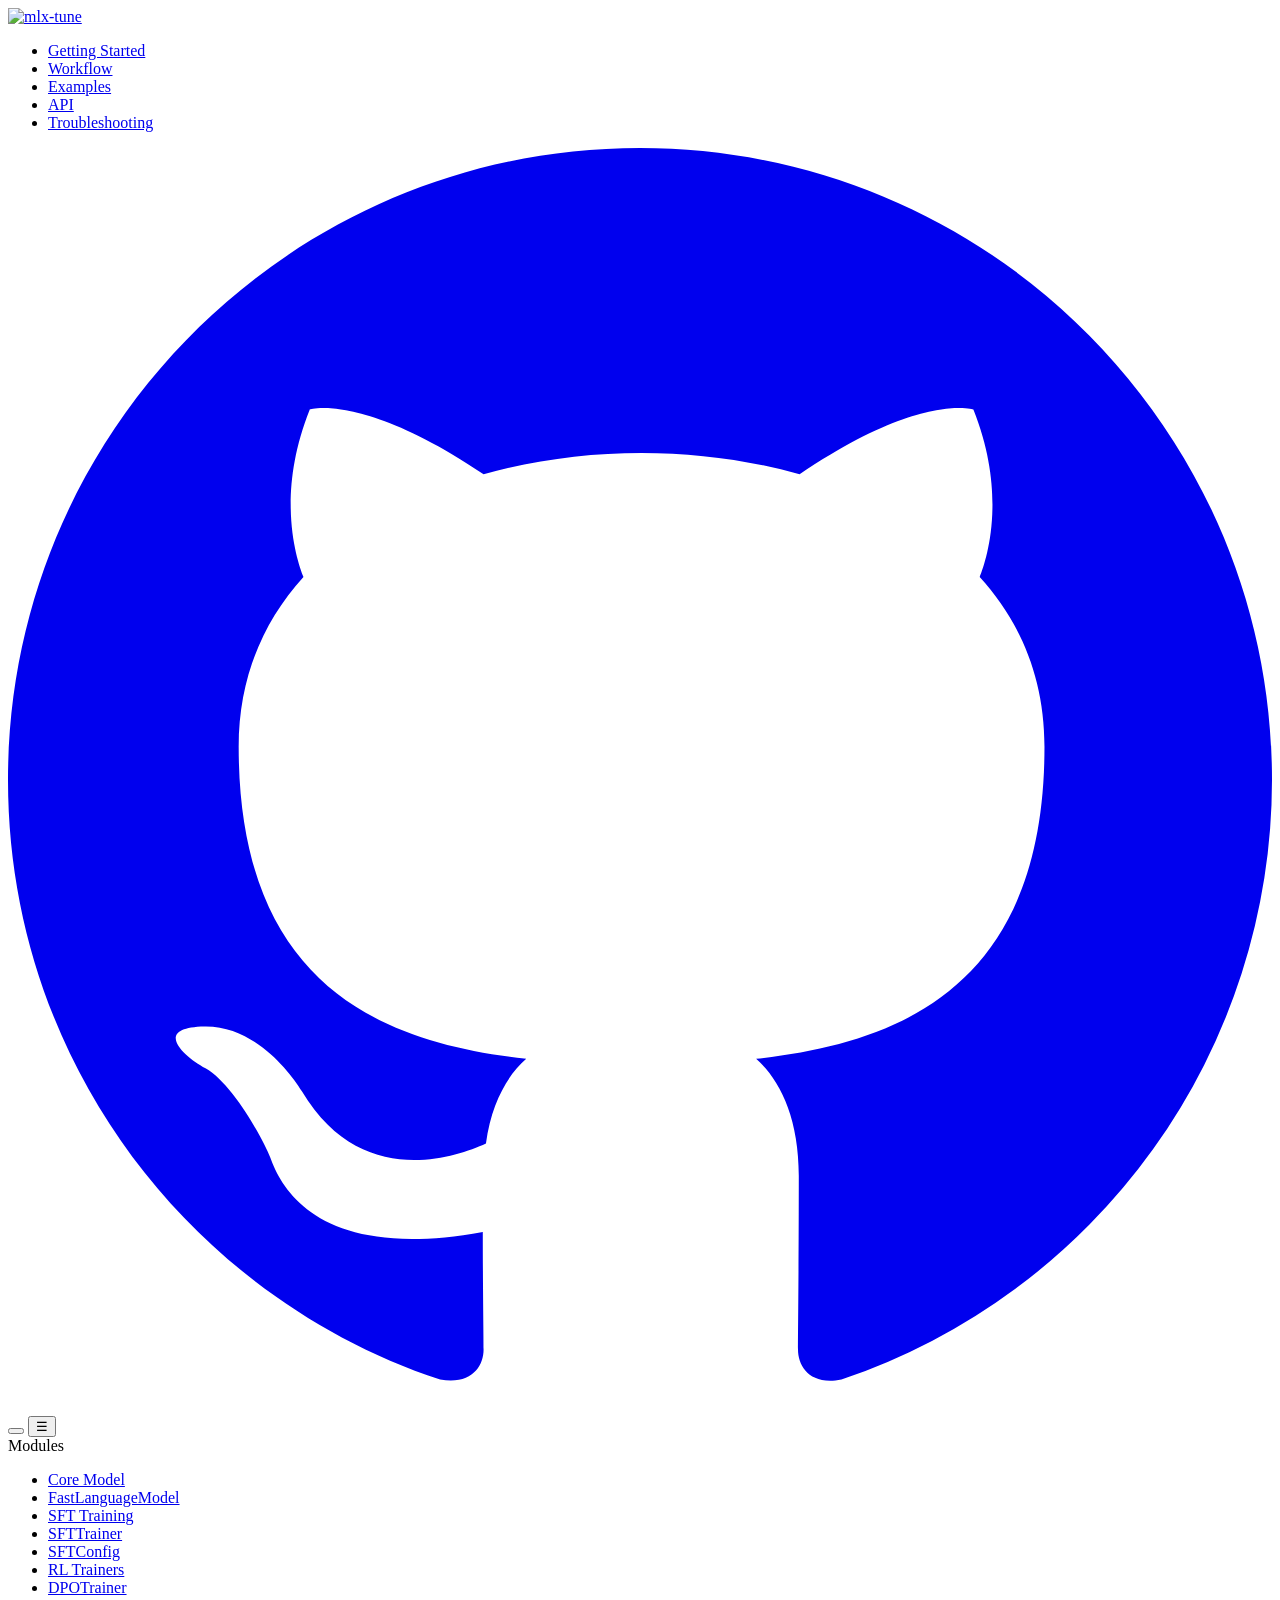
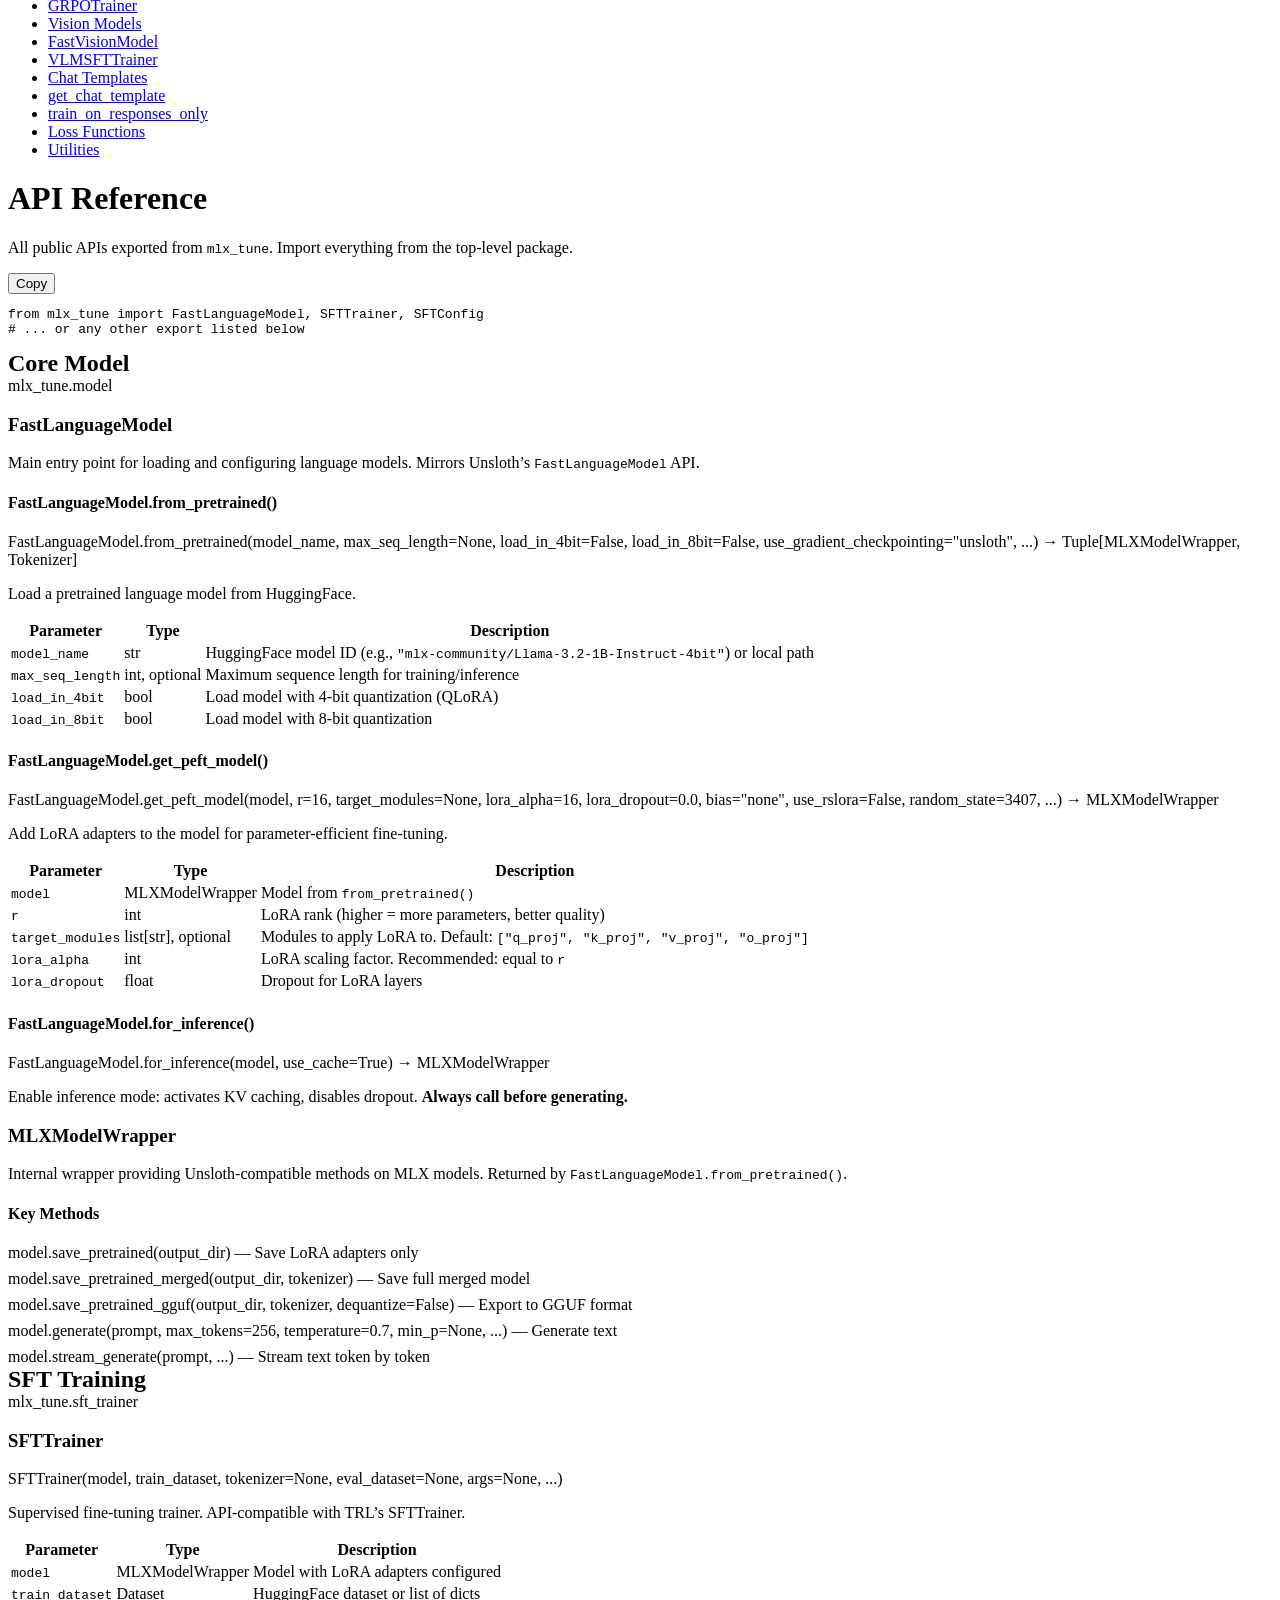
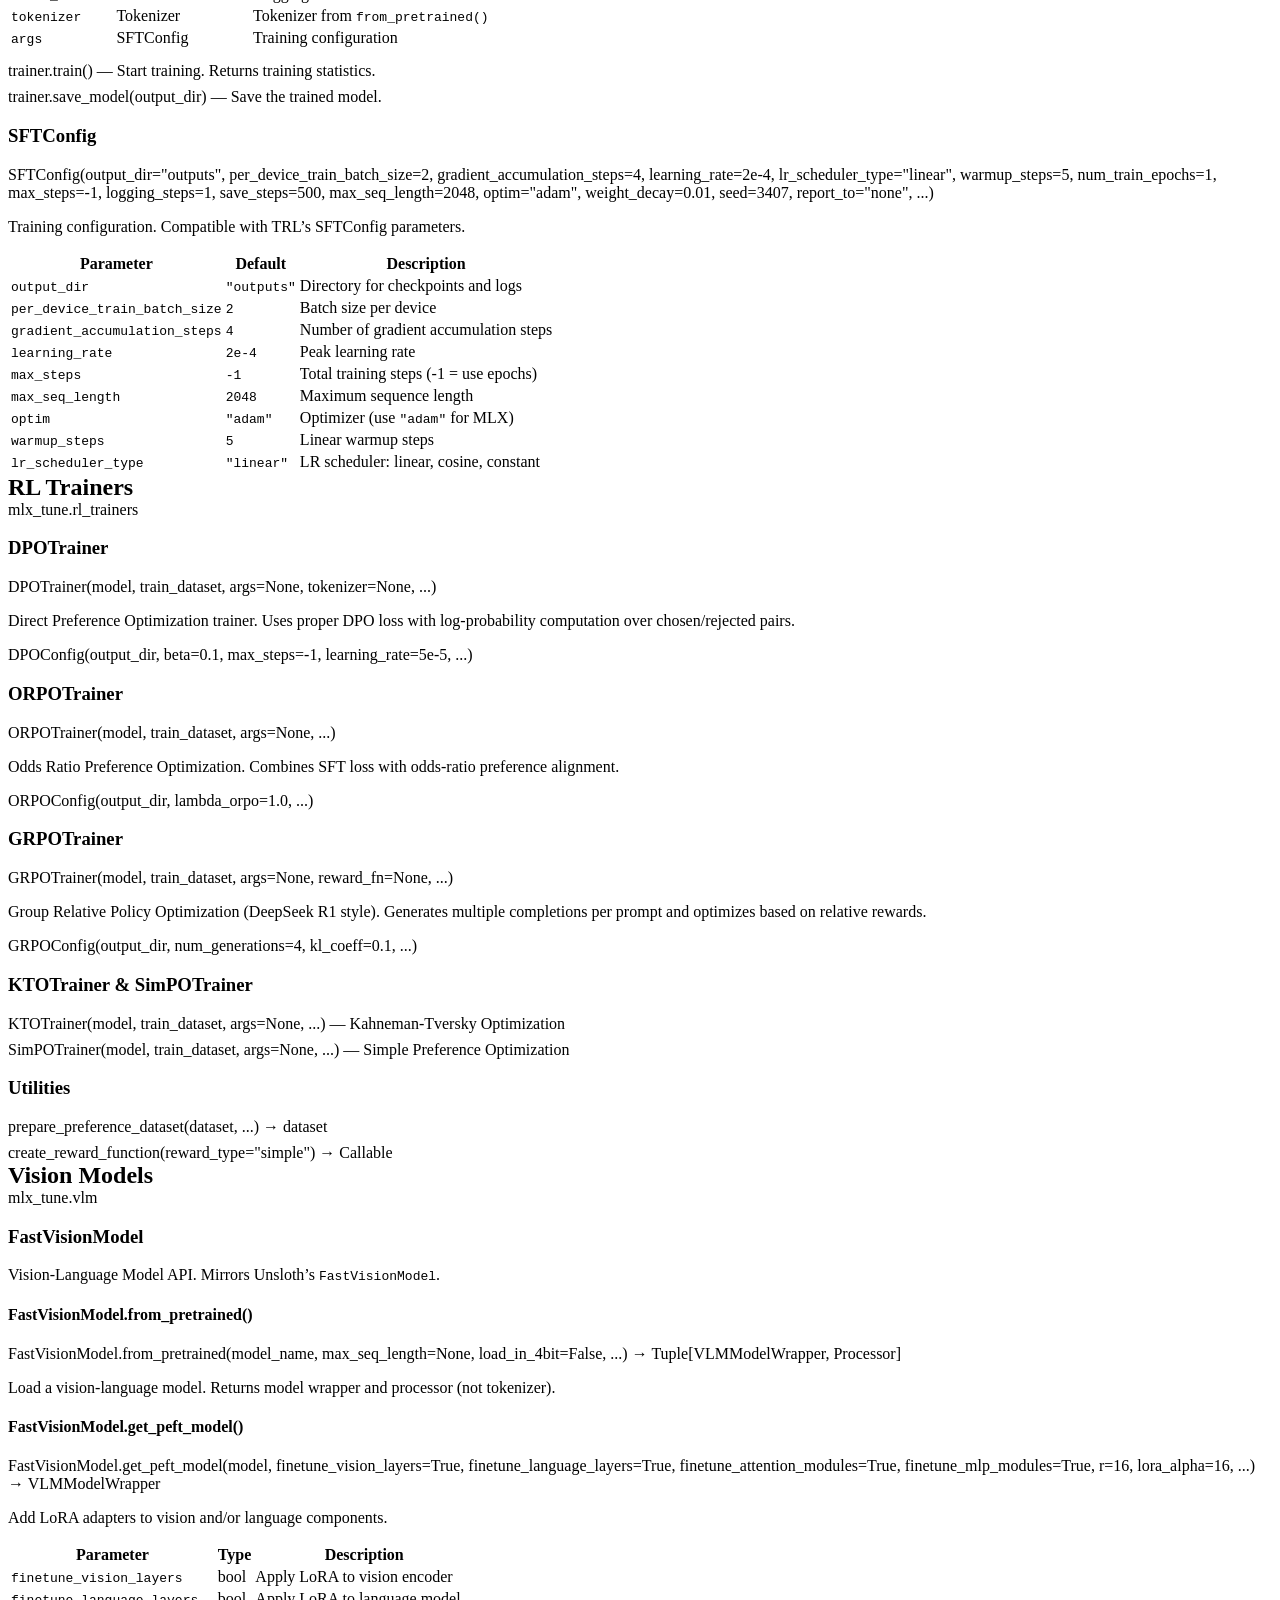
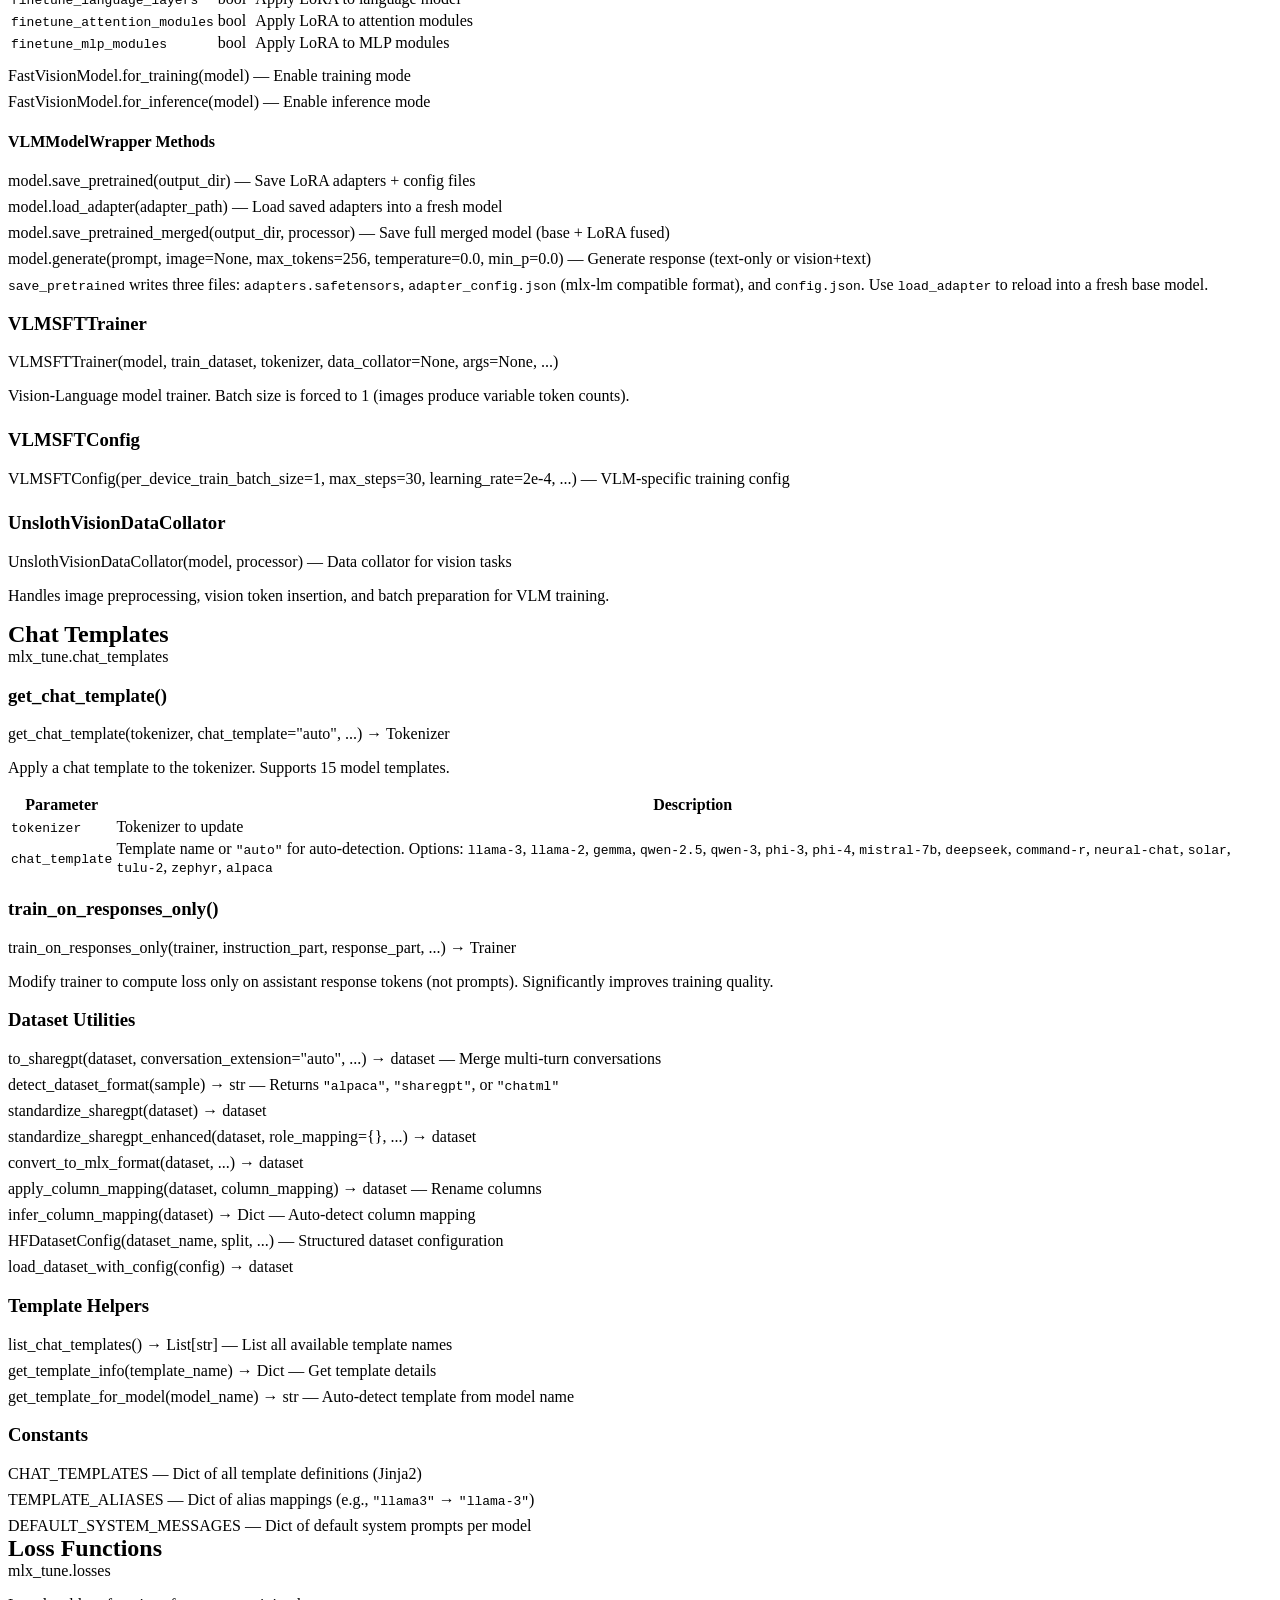
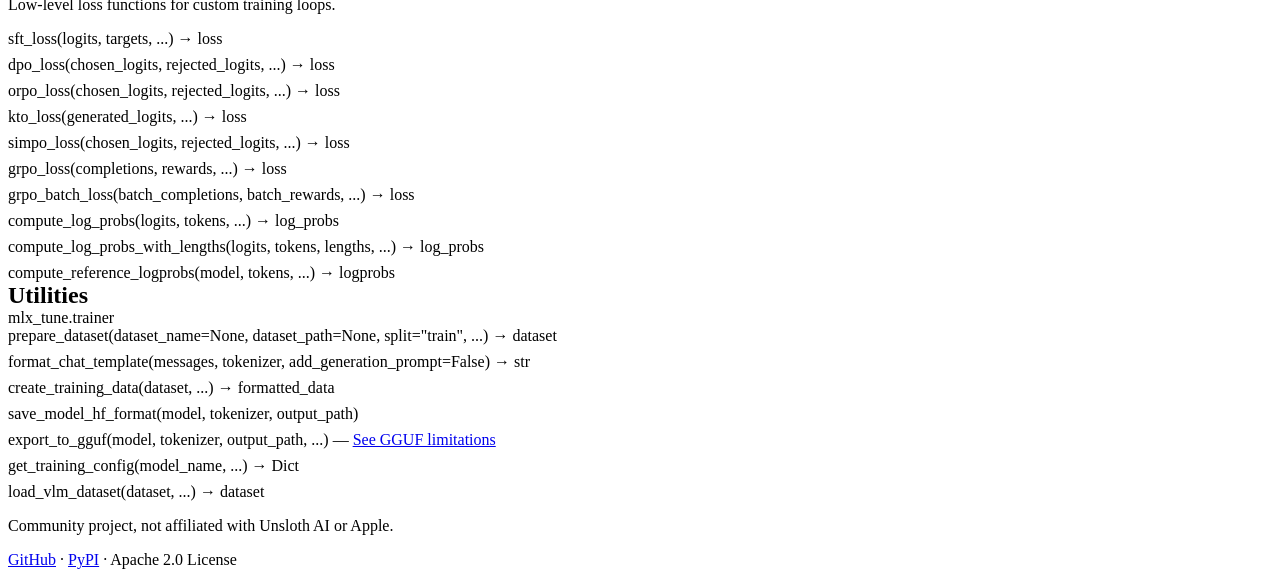
==== docs/api.html @ 34559180 "Update docs" ====
<!DOCTYPE html>
<html lang="en" data-theme="light">
<head>
  <meta charset="UTF-8">
  <meta name="viewport" content="width=device-width, initial-scale=1.0">
  <title>API Reference &mdash; MLX-Tune Docs</title>
  <meta name="description" content="Complete API reference for MLX-Tune: FastLanguageModel, SFTTrainer, RL trainers, VLM, chat templates, and more.">
  <link rel="icon" href="data:image/svg+xml,<svg xmlns='http://www.w3.org/2000/svg' viewBox='0 0 32 32'><rect width='32' height='32' rx='6' fill='%230d1117'/><text x='50%25' y='73%25' text-anchor='middle' font-family='system-ui,-apple-system,sans-serif' font-weight='900' font-size='22' fill='%23e6edf3'>m</text></svg>">
  <meta property="og:title" content="API Reference - MLX-Tune Docs">
  <meta property="og:image" content="https://arahim3.github.io/mlx-tune/assets/img/og-image.png">
  <link rel="preconnect" href="https://fonts.googleapis.com">
  <link rel="preconnect" href="https://fonts.gstatic.com" crossorigin>
  <link href="https://fonts.googleapis.com/css2?family=Inter:wght@400;600;700&display=swap" rel="stylesheet">
  <link rel="stylesheet" href="assets/css/prism-dark.css">
  <link rel="stylesheet" href="assets/css/style.css">
</head>
<body>

  <nav class="top-nav">
    <div class="nav-inner">
      <a href="index.html" class="nav-logo"><img src="assets/img/logo.png" alt="mlx-tune"></a>
      <ul class="nav-links">
        <li><a href="index.html">Getting Started</a></li>
        <li><a href="workflow.html">Workflow</a></li>
        <li><a href="examples.html">Examples</a></li>
        <li><a href="api.html">API</a></li>
        <li><a href="troubleshooting.html">Troubleshooting</a></li>
      </ul>
      <div class="nav-right">
        <a href="https://github.com/ARahim3/mlx-tune" class="github-link" target="_blank" rel="noopener" aria-label="GitHub"><svg viewBox="0 0 16 16"><path d="M8 0C3.58 0 0 3.58 0 8c0 3.54 2.29 6.53 5.47 7.59.4.07.55-.17.55-.38 0-.19-.01-.82-.01-1.49-2.01.37-2.53-.49-2.69-.94-.09-.23-.48-.94-.82-1.13-.28-.15-.68-.52-.01-.53.63-.01 1.08.58 1.23.82.72 1.21 1.87.87 2.33.66.07-.52.28-.87.51-1.07-1.78-.2-3.64-.89-3.64-3.95 0-.87.31-1.59.82-2.15-.08-.2-.36-1.02.08-2.12 0 0 .67-.21 2.2.82.64-.18 1.32-.27 2-.27.68 0 1.36.09 2 .27 1.53-1.04 2.2-.82 2.2-.82.44 1.1.16 1.92.08 2.12.51.56.82 1.27.82 2.15 0 3.07-1.87 3.75-3.65 3.95.29.25.54.73.54 1.48 0 1.07-.01 1.93-.01 2.2 0 .21.15.46.55.38A8.013 8.013 0 0016 8c0-4.42-3.58-8-8-8z" fill="currentColor"/></svg></a>
        <button class="theme-toggle" aria-label="Toggle theme"></button>
        <button class="mobile-toggle" aria-label="Menu">&#9776;</button>
      </div>
    </div>
  </nav>

  <div class="page-wrapper">
    <aside class="sidebar">
      <div class="sidebar-title">Modules</div>
      <ul class="sidebar-nav">
        <li><a href="#core">Core Model</a></li>
        <li class="sub-item"><a href="#FastLanguageModel">FastLanguageModel</a></li>
        <li><a href="#sft">SFT Training</a></li>
        <li class="sub-item"><a href="#SFTTrainer">SFTTrainer</a></li>
        <li class="sub-item"><a href="#SFTConfig">SFTConfig</a></li>
        <li><a href="#rl">RL Trainers</a></li>
        <li class="sub-item"><a href="#DPOTrainer">DPOTrainer</a></li>
        <li class="sub-item"><a href="#GRPOTrainer">GRPOTrainer</a></li>
        <li><a href="#vlm">Vision Models</a></li>
        <li class="sub-item"><a href="#FastVisionModel">FastVisionModel</a></li>
        <li class="sub-item"><a href="#VLMSFTTrainer">VLMSFTTrainer</a></li>
        <li><a href="#chat-templates">Chat Templates</a></li>
        <li class="sub-item"><a href="#get_chat_template">get_chat_template</a></li>
        <li class="sub-item"><a href="#train_on_responses_only">train_on_responses_only</a></li>
        <li><a href="#losses">Loss Functions</a></li>
        <li><a href="#utilities">Utilities</a></li>
      </ul>
    </aside>

    <main class="content">
      <h1>API Reference</h1>
      <p>All public APIs exported from <code>mlx_tune</code>. Import everything from the top-level package.</p>
      <div class="code-block-wrapper"><button class="copy-btn">Copy</button>
<pre><code class="language-python">from mlx_tune import FastLanguageModel, SFTTrainer, SFTConfig
# ... or any other export listed below</code></pre>
      </div>

      <!-- ===== Core Model ===== -->
      <div class="api-module" id="core">
        <div class="api-module-header">
          <h2 style="margin:0;">Core Model</h2>
          <span class="module-path">mlx_tune.model</span>
        </div>

        <div class="api-entry" id="FastLanguageModel">
          <h3>FastLanguageModel</h3>
          <p>Main entry point for loading and configuring language models. Mirrors Unsloth&rsquo;s <code>FastLanguageModel</code> API.</p>

          <h4>FastLanguageModel.from_pretrained()</h4>
          <div class="api-signature">
            <span class="api-name">FastLanguageModel.from_pretrained</span>(<span class="api-param">model_name</span>, <span class="api-param">max_seq_length</span><span class="api-default">=None</span>, <span class="api-param">load_in_4bit</span><span class="api-default">=False</span>, <span class="api-param">load_in_8bit</span><span class="api-default">=False</span>, <span class="api-param">use_gradient_checkpointing</span><span class="api-default">="unsloth"</span>, ...) &rarr; <span class="api-param">Tuple[MLXModelWrapper, Tokenizer]</span>
          </div>
          <p>Load a pretrained language model from HuggingFace.</p>
          <table class="api-params">
            <thead><tr><th>Parameter</th><th>Type</th><th>Description</th></tr></thead>
            <tbody>
              <tr><td><code>model_name</code></td><td>str</td><td>HuggingFace model ID (e.g., <code>"mlx-community/Llama-3.2-1B-Instruct-4bit"</code>) or local path</td></tr>
              <tr><td><code>max_seq_length</code></td><td>int, optional</td><td>Maximum sequence length for training/inference</td></tr>
              <tr><td><code>load_in_4bit</code></td><td>bool</td><td>Load model with 4-bit quantization (QLoRA)</td></tr>
              <tr><td><code>load_in_8bit</code></td><td>bool</td><td>Load model with 8-bit quantization</td></tr>
            </tbody>
          </table>

          <h4>FastLanguageModel.get_peft_model()</h4>
          <div class="api-signature">
            <span class="api-name">FastLanguageModel.get_peft_model</span>(<span class="api-param">model</span>, <span class="api-param">r</span><span class="api-default">=16</span>, <span class="api-param">target_modules</span><span class="api-default">=None</span>, <span class="api-param">lora_alpha</span><span class="api-default">=16</span>, <span class="api-param">lora_dropout</span><span class="api-default">=0.0</span>, <span class="api-param">bias</span><span class="api-default">="none"</span>, <span class="api-param">use_rslora</span><span class="api-default">=False</span>, <span class="api-param">random_state</span><span class="api-default">=3407</span>, ...) &rarr; <span class="api-param">MLXModelWrapper</span>
          </div>
          <p>Add LoRA adapters to the model for parameter-efficient fine-tuning.</p>
          <table class="api-params">
            <thead><tr><th>Parameter</th><th>Type</th><th>Description</th></tr></thead>
            <tbody>
              <tr><td><code>model</code></td><td>MLXModelWrapper</td><td>Model from <code>from_pretrained()</code></td></tr>
              <tr><td><code>r</code></td><td>int</td><td>LoRA rank (higher = more parameters, better quality)</td></tr>
              <tr><td><code>target_modules</code></td><td>list[str], optional</td><td>Modules to apply LoRA to. Default: <code>["q_proj", "k_proj", "v_proj", "o_proj"]</code></td></tr>
              <tr><td><code>lora_alpha</code></td><td>int</td><td>LoRA scaling factor. Recommended: equal to <code>r</code></td></tr>
              <tr><td><code>lora_dropout</code></td><td>float</td><td>Dropout for LoRA layers</td></tr>
            </tbody>
          </table>

          <h4>FastLanguageModel.for_inference()</h4>
          <div class="api-signature">
            <span class="api-name">FastLanguageModel.for_inference</span>(<span class="api-param">model</span>, <span class="api-param">use_cache</span><span class="api-default">=True</span>) &rarr; <span class="api-param">MLXModelWrapper</span>
          </div>
          <p>Enable inference mode: activates KV caching, disables dropout. <strong>Always call before generating.</strong></p>
        </div>

        <div class="api-entry">
          <h3>MLXModelWrapper</h3>
          <p>Internal wrapper providing Unsloth-compatible methods on MLX models. Returned by <code>FastLanguageModel.from_pretrained()</code>.</p>

          <h4>Key Methods</h4>
          <div class="api-signature"><span class="api-name">model.save_pretrained</span>(<span class="api-param">output_dir</span>) &mdash; Save LoRA adapters only</div>
          <div class="api-signature" style="margin-top:8px;"><span class="api-name">model.save_pretrained_merged</span>(<span class="api-param">output_dir</span>, <span class="api-param">tokenizer</span>) &mdash; Save full merged model</div>
          <div class="api-signature" style="margin-top:8px;"><span class="api-name">model.save_pretrained_gguf</span>(<span class="api-param">output_dir</span>, <span class="api-param">tokenizer</span>, <span class="api-param">dequantize</span><span class="api-default">=False</span>) &mdash; Export to GGUF format</div>
          <div class="api-signature" style="margin-top:8px;"><span class="api-name">model.generate</span>(<span class="api-param">prompt</span>, <span class="api-param">max_tokens</span><span class="api-default">=256</span>, <span class="api-param">temperature</span><span class="api-default">=0.7</span>, <span class="api-param">min_p</span><span class="api-default">=None</span>, ...) &mdash; Generate text</div>
          <div class="api-signature" style="margin-top:8px;"><span class="api-name">model.stream_generate</span>(<span class="api-param">prompt</span>, ...) &mdash; Stream text token by token</div>
        </div>
      </div>

      <!-- ===== SFT Training ===== -->
      <div class="api-module" id="sft">
        <div class="api-module-header">
          <h2 style="margin:0;">SFT Training</h2>
          <span class="module-path">mlx_tune.sft_trainer</span>
        </div>

        <div class="api-entry" id="SFTTrainer">
          <h3>SFTTrainer</h3>
          <div class="api-signature">
            <span class="api-name">SFTTrainer</span>(<span class="api-param">model</span>, <span class="api-param">train_dataset</span>, <span class="api-param">tokenizer</span><span class="api-default">=None</span>, <span class="api-param">eval_dataset</span><span class="api-default">=None</span>, <span class="api-param">args</span><span class="api-default">=None</span>, ...)
          </div>
          <p>Supervised fine-tuning trainer. API-compatible with TRL&rsquo;s SFTTrainer.</p>
          <table class="api-params">
            <thead><tr><th>Parameter</th><th>Type</th><th>Description</th></tr></thead>
            <tbody>
              <tr><td><code>model</code></td><td>MLXModelWrapper</td><td>Model with LoRA adapters configured</td></tr>
              <tr><td><code>train_dataset</code></td><td>Dataset</td><td>HuggingFace dataset or list of dicts</td></tr>
              <tr><td><code>tokenizer</code></td><td>Tokenizer</td><td>Tokenizer from <code>from_pretrained()</code></td></tr>
              <tr><td><code>args</code></td><td>SFTConfig</td><td>Training configuration</td></tr>
            </tbody>
          </table>
          <div class="api-signature" style="margin-top:12px;"><span class="api-name">trainer.train</span>() &mdash; Start training. Returns training statistics.</div>
          <div class="api-signature" style="margin-top:8px;"><span class="api-name">trainer.save_model</span>(<span class="api-param">output_dir</span>) &mdash; Save the trained model.</div>
        </div>

        <div class="api-entry" id="SFTConfig">
          <h3>SFTConfig</h3>
          <div class="api-signature">
            <span class="api-name">SFTConfig</span>(<span class="api-param">output_dir</span><span class="api-default">="outputs"</span>, <span class="api-param">per_device_train_batch_size</span><span class="api-default">=2</span>, <span class="api-param">gradient_accumulation_steps</span><span class="api-default">=4</span>, <span class="api-param">learning_rate</span><span class="api-default">=2e-4</span>, <span class="api-param">lr_scheduler_type</span><span class="api-default">="linear"</span>, <span class="api-param">warmup_steps</span><span class="api-default">=5</span>, <span class="api-param">num_train_epochs</span><span class="api-default">=1</span>, <span class="api-param">max_steps</span><span class="api-default">=-1</span>, <span class="api-param">logging_steps</span><span class="api-default">=1</span>, <span class="api-param">save_steps</span><span class="api-default">=500</span>, <span class="api-param">max_seq_length</span><span class="api-default">=2048</span>, <span class="api-param">optim</span><span class="api-default">="adam"</span>, <span class="api-param">weight_decay</span><span class="api-default">=0.01</span>, <span class="api-param">seed</span><span class="api-default">=3407</span>, <span class="api-param">report_to</span><span class="api-default">="none"</span>, ...)
          </div>
          <p>Training configuration. Compatible with TRL&rsquo;s SFTConfig parameters.</p>
          <table class="api-params">
            <thead><tr><th>Parameter</th><th>Default</th><th>Description</th></tr></thead>
            <tbody>
              <tr><td><code>output_dir</code></td><td><code>"outputs"</code></td><td>Directory for checkpoints and logs</td></tr>
              <tr><td><code>per_device_train_batch_size</code></td><td><code>2</code></td><td>Batch size per device</td></tr>
              <tr><td><code>gradient_accumulation_steps</code></td><td><code>4</code></td><td>Number of gradient accumulation steps</td></tr>
              <tr><td><code>learning_rate</code></td><td><code>2e-4</code></td><td>Peak learning rate</td></tr>
              <tr><td><code>max_steps</code></td><td><code>-1</code></td><td>Total training steps (-1 = use epochs)</td></tr>
              <tr><td><code>max_seq_length</code></td><td><code>2048</code></td><td>Maximum sequence length</td></tr>
              <tr><td><code>optim</code></td><td><code>"adam"</code></td><td>Optimizer (use <code>"adam"</code> for MLX)</td></tr>
              <tr><td><code>warmup_steps</code></td><td><code>5</code></td><td>Linear warmup steps</td></tr>
              <tr><td><code>lr_scheduler_type</code></td><td><code>"linear"</code></td><td>LR scheduler: linear, cosine, constant</td></tr>
            </tbody>
          </table>
        </div>
      </div>

      <!-- ===== RL Trainers ===== -->
      <div class="api-module" id="rl">
        <div class="api-module-header">
          <h2 style="margin:0;">RL Trainers</h2>
          <span class="module-path">mlx_tune.rl_trainers</span>
        </div>

        <div class="api-entry" id="DPOTrainer">
          <h3>DPOTrainer</h3>
          <div class="api-signature">
            <span class="api-name">DPOTrainer</span>(<span class="api-param">model</span>, <span class="api-param">train_dataset</span>, <span class="api-param">args</span><span class="api-default">=None</span>, <span class="api-param">tokenizer</span><span class="api-default">=None</span>, ...)
          </div>
          <p>Direct Preference Optimization trainer. Uses proper DPO loss with log-probability computation over chosen/rejected pairs.</p>
          <div class="api-signature" style="margin-top:8px;"><span class="api-name">DPOConfig</span>(<span class="api-param">output_dir</span>, <span class="api-param">beta</span><span class="api-default">=0.1</span>, <span class="api-param">max_steps</span><span class="api-default">=-1</span>, <span class="api-param">learning_rate</span><span class="api-default">=5e-5</span>, ...)</div>
        </div>

        <div class="api-entry">
          <h3>ORPOTrainer</h3>
          <div class="api-signature">
            <span class="api-name">ORPOTrainer</span>(<span class="api-param">model</span>, <span class="api-param">train_dataset</span>, <span class="api-param">args</span><span class="api-default">=None</span>, ...)
          </div>
          <p>Odds Ratio Preference Optimization. Combines SFT loss with odds-ratio preference alignment.</p>
          <div class="api-signature" style="margin-top:8px;"><span class="api-name">ORPOConfig</span>(<span class="api-param">output_dir</span>, <span class="api-param">lambda_orpo</span><span class="api-default">=1.0</span>, ...)</div>
        </div>

        <div class="api-entry" id="GRPOTrainer">
          <h3>GRPOTrainer</h3>
          <div class="api-signature">
            <span class="api-name">GRPOTrainer</span>(<span class="api-param">model</span>, <span class="api-param">train_dataset</span>, <span class="api-param">args</span><span class="api-default">=None</span>, <span class="api-param">reward_fn</span><span class="api-default">=None</span>, ...)
          </div>
          <p>Group Relative Policy Optimization (DeepSeek R1 style). Generates multiple completions per prompt and optimizes based on relative rewards.</p>
          <div class="api-signature" style="margin-top:8px;"><span class="api-name">GRPOConfig</span>(<span class="api-param">output_dir</span>, <span class="api-param">num_generations</span><span class="api-default">=4</span>, <span class="api-param">kl_coeff</span><span class="api-default">=0.1</span>, ...)</div>
        </div>

        <div class="api-entry">
          <h3>KTOTrainer &amp; SimPOTrainer</h3>
          <div class="api-signature"><span class="api-name">KTOTrainer</span>(<span class="api-param">model</span>, <span class="api-param">train_dataset</span>, <span class="api-param">args</span><span class="api-default">=None</span>, ...) &mdash; Kahneman-Tversky Optimization</div>
          <div class="api-signature" style="margin-top:8px;"><span class="api-name">SimPOTrainer</span>(<span class="api-param">model</span>, <span class="api-param">train_dataset</span>, <span class="api-param">args</span><span class="api-default">=None</span>, ...) &mdash; Simple Preference Optimization</div>
        </div>

        <div class="api-entry">
          <h3>Utilities</h3>
          <div class="api-signature"><span class="api-name">prepare_preference_dataset</span>(<span class="api-param">dataset</span>, ...) &rarr; dataset</div>
          <div class="api-signature" style="margin-top:8px;"><span class="api-name">create_reward_function</span>(<span class="api-param">reward_type</span><span class="api-default">="simple"</span>) &rarr; Callable</div>
        </div>
      </div>

      <!-- ===== Vision Models ===== -->
      <div class="api-module" id="vlm">
        <div class="api-module-header">
          <h2 style="margin:0;">Vision Models</h2>
          <span class="module-path">mlx_tune.vlm</span>
        </div>

        <div class="api-entry" id="FastVisionModel">
          <h3>FastVisionModel</h3>
          <p>Vision-Language Model API. Mirrors Unsloth&rsquo;s <code>FastVisionModel</code>.</p>

          <h4>FastVisionModel.from_pretrained()</h4>
          <div class="api-signature">
            <span class="api-name">FastVisionModel.from_pretrained</span>(<span class="api-param">model_name</span>, <span class="api-param">max_seq_length</span><span class="api-default">=None</span>, <span class="api-param">load_in_4bit</span><span class="api-default">=False</span>, ...) &rarr; <span class="api-param">Tuple[VLMModelWrapper, Processor]</span>
          </div>
          <p>Load a vision-language model. Returns model wrapper and processor (not tokenizer).</p>

          <h4>FastVisionModel.get_peft_model()</h4>
          <div class="api-signature">
            <span class="api-name">FastVisionModel.get_peft_model</span>(<span class="api-param">model</span>, <span class="api-param">finetune_vision_layers</span><span class="api-default">=True</span>, <span class="api-param">finetune_language_layers</span><span class="api-default">=True</span>, <span class="api-param">finetune_attention_modules</span><span class="api-default">=True</span>, <span class="api-param">finetune_mlp_modules</span><span class="api-default">=True</span>, <span class="api-param">r</span><span class="api-default">=16</span>, <span class="api-param">lora_alpha</span><span class="api-default">=16</span>, ...) &rarr; <span class="api-param">VLMModelWrapper</span>
          </div>
          <p>Add LoRA adapters to vision and/or language components.</p>
          <table class="api-params">
            <thead><tr><th>Parameter</th><th>Type</th><th>Description</th></tr></thead>
            <tbody>
              <tr><td><code>finetune_vision_layers</code></td><td>bool</td><td>Apply LoRA to vision encoder</td></tr>
              <tr><td><code>finetune_language_layers</code></td><td>bool</td><td>Apply LoRA to language model</td></tr>
              <tr><td><code>finetune_attention_modules</code></td><td>bool</td><td>Apply LoRA to attention modules</td></tr>
              <tr><td><code>finetune_mlp_modules</code></td><td>bool</td><td>Apply LoRA to MLP modules</td></tr>
            </tbody>
          </table>

          <div class="api-signature" style="margin-top:12px;"><span class="api-name">FastVisionModel.for_training</span>(<span class="api-param">model</span>) &mdash; Enable training mode</div>
          <div class="api-signature" style="margin-top:8px;"><span class="api-name">FastVisionModel.for_inference</span>(<span class="api-param">model</span>) &mdash; Enable inference mode</div>

          <h4>VLMModelWrapper Methods</h4>
          <div class="api-signature"><span class="api-name">model.save_pretrained</span>(<span class="api-param">output_dir</span>) &mdash; Save LoRA adapters + config files</div>
          <div class="api-signature" style="margin-top:8px;"><span class="api-name">model.load_adapter</span>(<span class="api-param">adapter_path</span>) &mdash; Load saved adapters into a fresh model</div>
          <div class="api-signature" style="margin-top:8px;"><span class="api-name">model.save_pretrained_merged</span>(<span class="api-param">output_dir</span>, <span class="api-param">processor</span>) &mdash; Save full merged model (base + LoRA fused)</div>
          <div class="api-signature" style="margin-top:8px;"><span class="api-name">model.generate</span>(<span class="api-param">prompt</span>, <span class="api-param">image</span><span class="api-default">=None</span>, <span class="api-param">max_tokens</span><span class="api-default">=256</span>, <span class="api-param">temperature</span><span class="api-default">=0.0</span>, <span class="api-param">min_p</span><span class="api-default">=0.0</span>) &mdash; Generate response (text-only or vision+text)</div>
          <p style="margin-top:8px;"><code>save_pretrained</code> writes three files: <code>adapters.safetensors</code>, <code>adapter_config.json</code> (mlx-lm compatible format), and <code>config.json</code>. Use <code>load_adapter</code> to reload into a fresh base model.</p>
        </div>

        <div class="api-entry" id="VLMSFTTrainer">
          <h3>VLMSFTTrainer</h3>
          <div class="api-signature">
            <span class="api-name">VLMSFTTrainer</span>(<span class="api-param">model</span>, <span class="api-param">train_dataset</span>, <span class="api-param">tokenizer</span>, <span class="api-param">data_collator</span><span class="api-default">=None</span>, <span class="api-param">args</span><span class="api-default">=None</span>, ...)
          </div>
          <p>Vision-Language model trainer. Batch size is forced to 1 (images produce variable token counts).</p>

          <h3 style="margin-top:24px;">VLMSFTConfig</h3>
          <div class="api-signature">
            <span class="api-name">VLMSFTConfig</span>(<span class="api-param">per_device_train_batch_size</span><span class="api-default">=1</span>, <span class="api-param">max_steps</span><span class="api-default">=30</span>, <span class="api-param">learning_rate</span><span class="api-default">=2e-4</span>, ...) &mdash; VLM-specific training config
          </div>

          <h3 style="margin-top:24px;">UnslothVisionDataCollator</h3>
          <div class="api-signature">
            <span class="api-name">UnslothVisionDataCollator</span>(<span class="api-param">model</span>, <span class="api-param">processor</span>) &mdash; Data collator for vision tasks
          </div>
          <p>Handles image preprocessing, vision token insertion, and batch preparation for VLM training.</p>
        </div>
      </div>

      <!-- ===== Chat Templates ===== -->
      <div class="api-module" id="chat-templates">
        <div class="api-module-header">
          <h2 style="margin:0;">Chat Templates</h2>
          <span class="module-path">mlx_tune.chat_templates</span>
        </div>

        <div class="api-entry" id="get_chat_template">
          <h3>get_chat_template()</h3>
          <div class="api-signature">
            <span class="api-name">get_chat_template</span>(<span class="api-param">tokenizer</span>, <span class="api-param">chat_template</span><span class="api-default">="auto"</span>, ...) &rarr; <span class="api-param">Tokenizer</span>
          </div>
          <p>Apply a chat template to the tokenizer. Supports 15 model templates.</p>
          <table class="api-params">
            <thead><tr><th>Parameter</th><th>Description</th></tr></thead>
            <tbody>
              <tr><td><code>tokenizer</code></td><td>Tokenizer to update</td></tr>
              <tr><td><code>chat_template</code></td><td>Template name or <code>"auto"</code> for auto-detection. Options: <code>llama-3</code>, <code>llama-2</code>, <code>gemma</code>, <code>qwen-2.5</code>, <code>qwen-3</code>, <code>phi-3</code>, <code>phi-4</code>, <code>mistral-7b</code>, <code>deepseek</code>, <code>command-r</code>, <code>neural-chat</code>, <code>solar</code>, <code>tulu-2</code>, <code>zephyr</code>, <code>alpaca</code></td></tr>
            </tbody>
          </table>
        </div>

        <div class="api-entry" id="train_on_responses_only">
          <h3>train_on_responses_only()</h3>
          <div class="api-signature">
            <span class="api-name">train_on_responses_only</span>(<span class="api-param">trainer</span>, <span class="api-param">instruction_part</span>, <span class="api-param">response_part</span>, ...) &rarr; <span class="api-param">Trainer</span>
          </div>
          <p>Modify trainer to compute loss only on assistant response tokens (not prompts). Significantly improves training quality.</p>
        </div>

        <div class="api-entry">
          <h3>Dataset Utilities</h3>
          <div class="api-signature"><span class="api-name">to_sharegpt</span>(<span class="api-param">dataset</span>, <span class="api-param">conversation_extension</span><span class="api-default">="auto"</span>, ...) &rarr; dataset &mdash; Merge multi-turn conversations</div>
          <div class="api-signature" style="margin-top:8px;"><span class="api-name">detect_dataset_format</span>(<span class="api-param">sample</span>) &rarr; str &mdash; Returns <code>"alpaca"</code>, <code>"sharegpt"</code>, or <code>"chatml"</code></div>
          <div class="api-signature" style="margin-top:8px;"><span class="api-name">standardize_sharegpt</span>(<span class="api-param">dataset</span>) &rarr; dataset</div>
          <div class="api-signature" style="margin-top:8px;"><span class="api-name">standardize_sharegpt_enhanced</span>(<span class="api-param">dataset</span>, <span class="api-param">role_mapping</span><span class="api-default">={}</span>, ...) &rarr; dataset</div>
          <div class="api-signature" style="margin-top:8px;"><span class="api-name">convert_to_mlx_format</span>(<span class="api-param">dataset</span>, ...) &rarr; dataset</div>
          <div class="api-signature" style="margin-top:8px;"><span class="api-name">apply_column_mapping</span>(<span class="api-param">dataset</span>, <span class="api-param">column_mapping</span>) &rarr; dataset &mdash; Rename columns</div>
          <div class="api-signature" style="margin-top:8px;"><span class="api-name">infer_column_mapping</span>(<span class="api-param">dataset</span>) &rarr; Dict &mdash; Auto-detect column mapping</div>
          <div class="api-signature" style="margin-top:8px;"><span class="api-name">HFDatasetConfig</span>(<span class="api-param">dataset_name</span>, <span class="api-param">split</span>, ...) &mdash; Structured dataset configuration</div>
          <div class="api-signature" style="margin-top:8px;"><span class="api-name">load_dataset_with_config</span>(<span class="api-param">config</span>) &rarr; dataset</div>
        </div>

        <div class="api-entry">
          <h3>Template Helpers</h3>
          <div class="api-signature"><span class="api-name">list_chat_templates</span>() &rarr; List[str] &mdash; List all available template names</div>
          <div class="api-signature" style="margin-top:8px;"><span class="api-name">get_template_info</span>(<span class="api-param">template_name</span>) &rarr; Dict &mdash; Get template details</div>
          <div class="api-signature" style="margin-top:8px;"><span class="api-name">get_template_for_model</span>(<span class="api-param">model_name</span>) &rarr; str &mdash; Auto-detect template from model name</div>
        </div>

        <div class="api-entry">
          <h3>Constants</h3>
          <div class="api-signature"><span class="api-name">CHAT_TEMPLATES</span> &mdash; Dict of all template definitions (Jinja2)</div>
          <div class="api-signature" style="margin-top:8px;"><span class="api-name">TEMPLATE_ALIASES</span> &mdash; Dict of alias mappings (e.g., <code>"llama3"</code> &rarr; <code>"llama-3"</code>)</div>
          <div class="api-signature" style="margin-top:8px;"><span class="api-name">DEFAULT_SYSTEM_MESSAGES</span> &mdash; Dict of default system prompts per model</div>
        </div>
      </div>

      <!-- ===== Loss Functions ===== -->
      <div class="api-module" id="losses">
        <div class="api-module-header">
          <h2 style="margin:0;">Loss Functions</h2>
          <span class="module-path">mlx_tune.losses</span>
        </div>

        <div class="api-entry">
          <p>Low-level loss functions for custom training loops.</p>
          <div class="api-signature"><span class="api-name">sft_loss</span>(<span class="api-param">logits</span>, <span class="api-param">targets</span>, ...) &rarr; loss</div>
          <div class="api-signature" style="margin-top:8px;"><span class="api-name">dpo_loss</span>(<span class="api-param">chosen_logits</span>, <span class="api-param">rejected_logits</span>, ...) &rarr; loss</div>
          <div class="api-signature" style="margin-top:8px;"><span class="api-name">orpo_loss</span>(<span class="api-param">chosen_logits</span>, <span class="api-param">rejected_logits</span>, ...) &rarr; loss</div>
          <div class="api-signature" style="margin-top:8px;"><span class="api-name">kto_loss</span>(<span class="api-param">generated_logits</span>, ...) &rarr; loss</div>
          <div class="api-signature" style="margin-top:8px;"><span class="api-name">simpo_loss</span>(<span class="api-param">chosen_logits</span>, <span class="api-param">rejected_logits</span>, ...) &rarr; loss</div>
          <div class="api-signature" style="margin-top:8px;"><span class="api-name">grpo_loss</span>(<span class="api-param">completions</span>, <span class="api-param">rewards</span>, ...) &rarr; loss</div>
          <div class="api-signature" style="margin-top:8px;"><span class="api-name">grpo_batch_loss</span>(<span class="api-param">batch_completions</span>, <span class="api-param">batch_rewards</span>, ...) &rarr; loss</div>
          <div class="api-signature" style="margin-top:8px;"><span class="api-name">compute_log_probs</span>(<span class="api-param">logits</span>, <span class="api-param">tokens</span>, ...) &rarr; log_probs</div>
          <div class="api-signature" style="margin-top:8px;"><span class="api-name">compute_log_probs_with_lengths</span>(<span class="api-param">logits</span>, <span class="api-param">tokens</span>, <span class="api-param">lengths</span>, ...) &rarr; log_probs</div>
          <div class="api-signature" style="margin-top:8px;"><span class="api-name">compute_reference_logprobs</span>(<span class="api-param">model</span>, <span class="api-param">tokens</span>, ...) &rarr; logprobs</div>
        </div>
      </div>

      <!-- ===== Utilities ===== -->
      <div class="api-module" id="utilities">
        <div class="api-module-header">
          <h2 style="margin:0;">Utilities</h2>
          <span class="module-path">mlx_tune.trainer</span>
        </div>

        <div class="api-entry">
          <div class="api-signature"><span class="api-name">prepare_dataset</span>(<span class="api-param">dataset_name</span><span class="api-default">=None</span>, <span class="api-param">dataset_path</span><span class="api-default">=None</span>, <span class="api-param">split</span><span class="api-default">="train"</span>, ...) &rarr; dataset</div>
          <div class="api-signature" style="margin-top:8px;"><span class="api-name">format_chat_template</span>(<span class="api-param">messages</span>, <span class="api-param">tokenizer</span>, <span class="api-param">add_generation_prompt</span><span class="api-default">=False</span>) &rarr; str</div>
          <div class="api-signature" style="margin-top:8px;"><span class="api-name">create_training_data</span>(<span class="api-param">dataset</span>, ...) &rarr; formatted_data</div>
          <div class="api-signature" style="margin-top:8px;"><span class="api-name">save_model_hf_format</span>(<span class="api-param">model</span>, <span class="api-param">tokenizer</span>, <span class="api-param">output_path</span>)</div>
          <div class="api-signature" style="margin-top:8px;"><span class="api-name">export_to_gguf</span>(<span class="api-param">model</span>, <span class="api-param">tokenizer</span>, <span class="api-param">output_path</span>, ...) &mdash; <a href="troubleshooting.html#gguf">See GGUF limitations</a></div>
          <div class="api-signature" style="margin-top:8px;"><span class="api-name">get_training_config</span>(<span class="api-param">model_name</span>, ...) &rarr; Dict</div>
          <div class="api-signature" style="margin-top:8px;"><span class="api-name">load_vlm_dataset</span>(<span class="api-param">dataset</span>, ...) &rarr; dataset</div>
        </div>
      </div>

      <footer class="footer">
        <p>Community project, not affiliated with Unsloth AI or Apple.</p>
        <p><a href="https://github.com/ARahim3/mlx-tune">GitHub</a> &middot; <a href="https://pypi.org/project/mlx-tune/">PyPI</a> &middot; Apache 2.0 License</p>
      </footer>
    </main>
  </div>

  <script src="assets/js/prism.min.js"></script>
  <script src="assets/js/prism-python.min.js"></script>
  <script src="assets/js/prism-bash.min.js"></script>
  <script src="assets/js/main.js"></script>
</body>
</html>
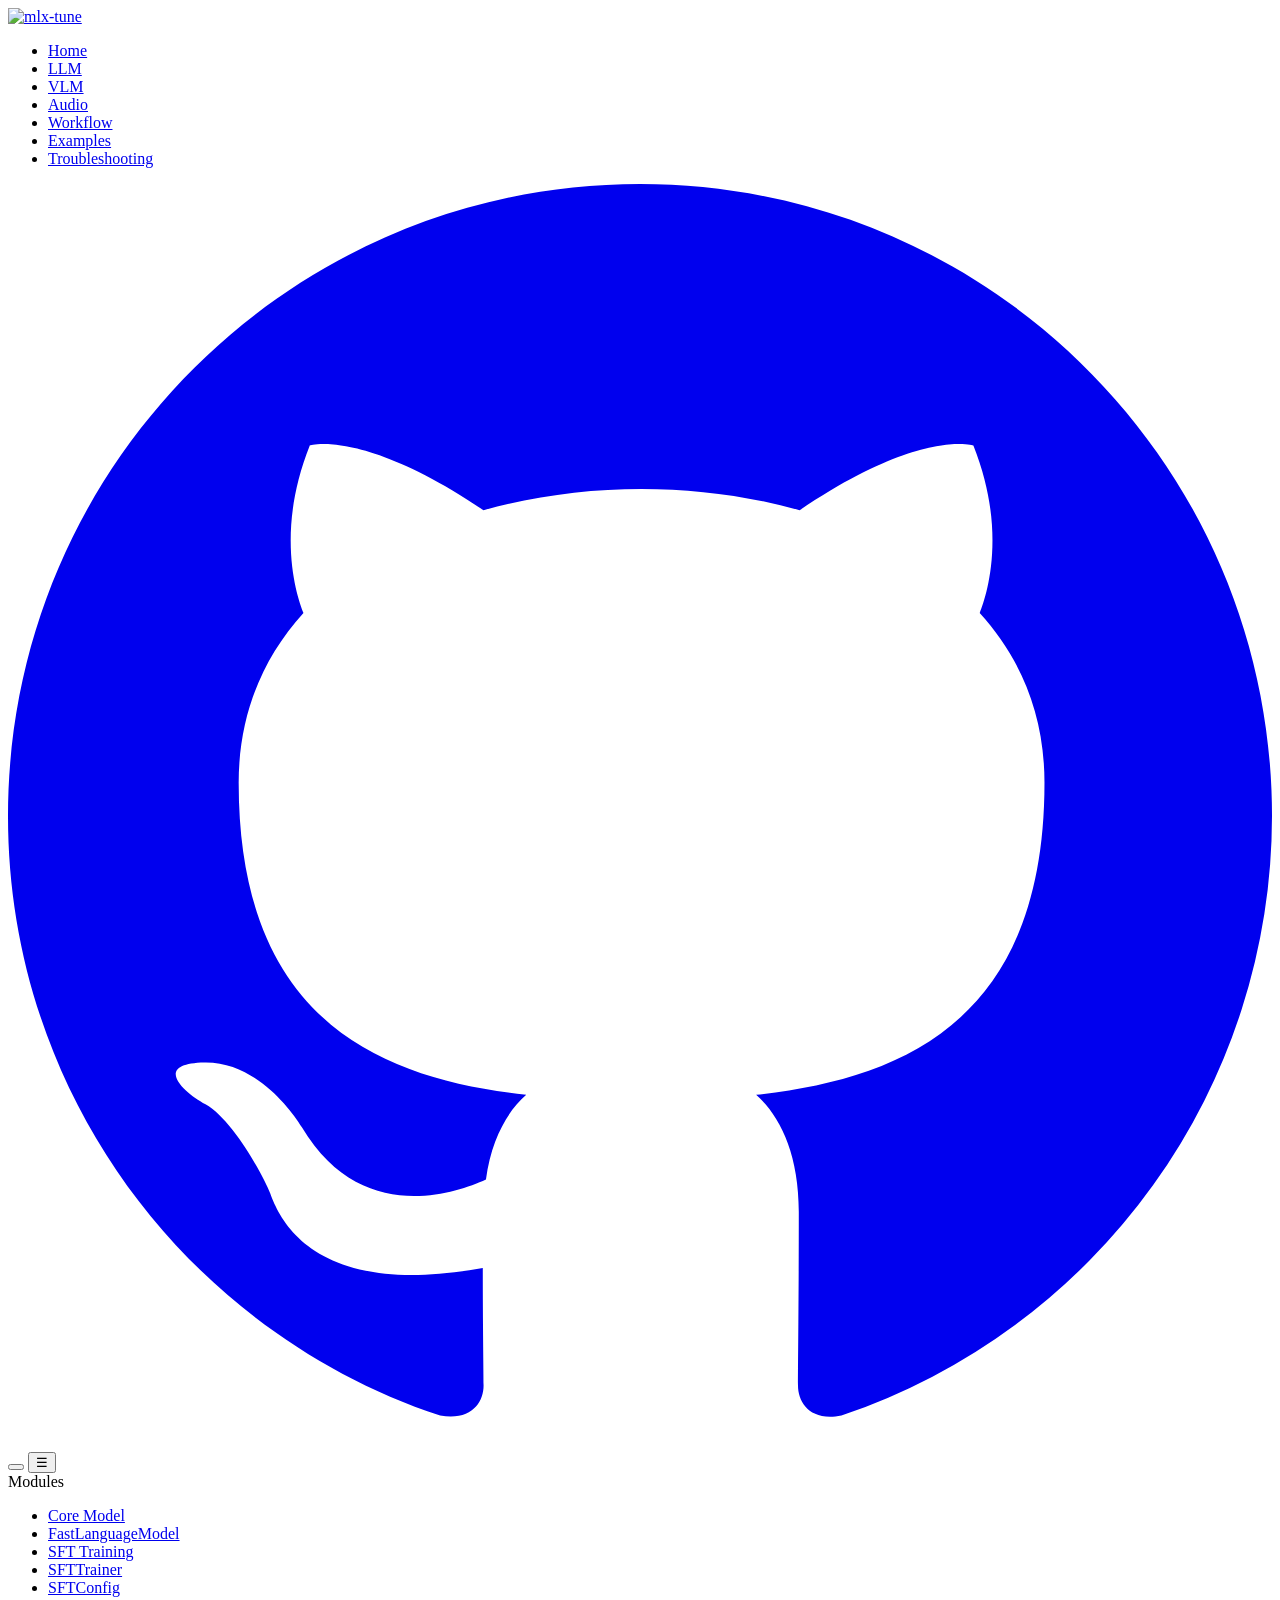
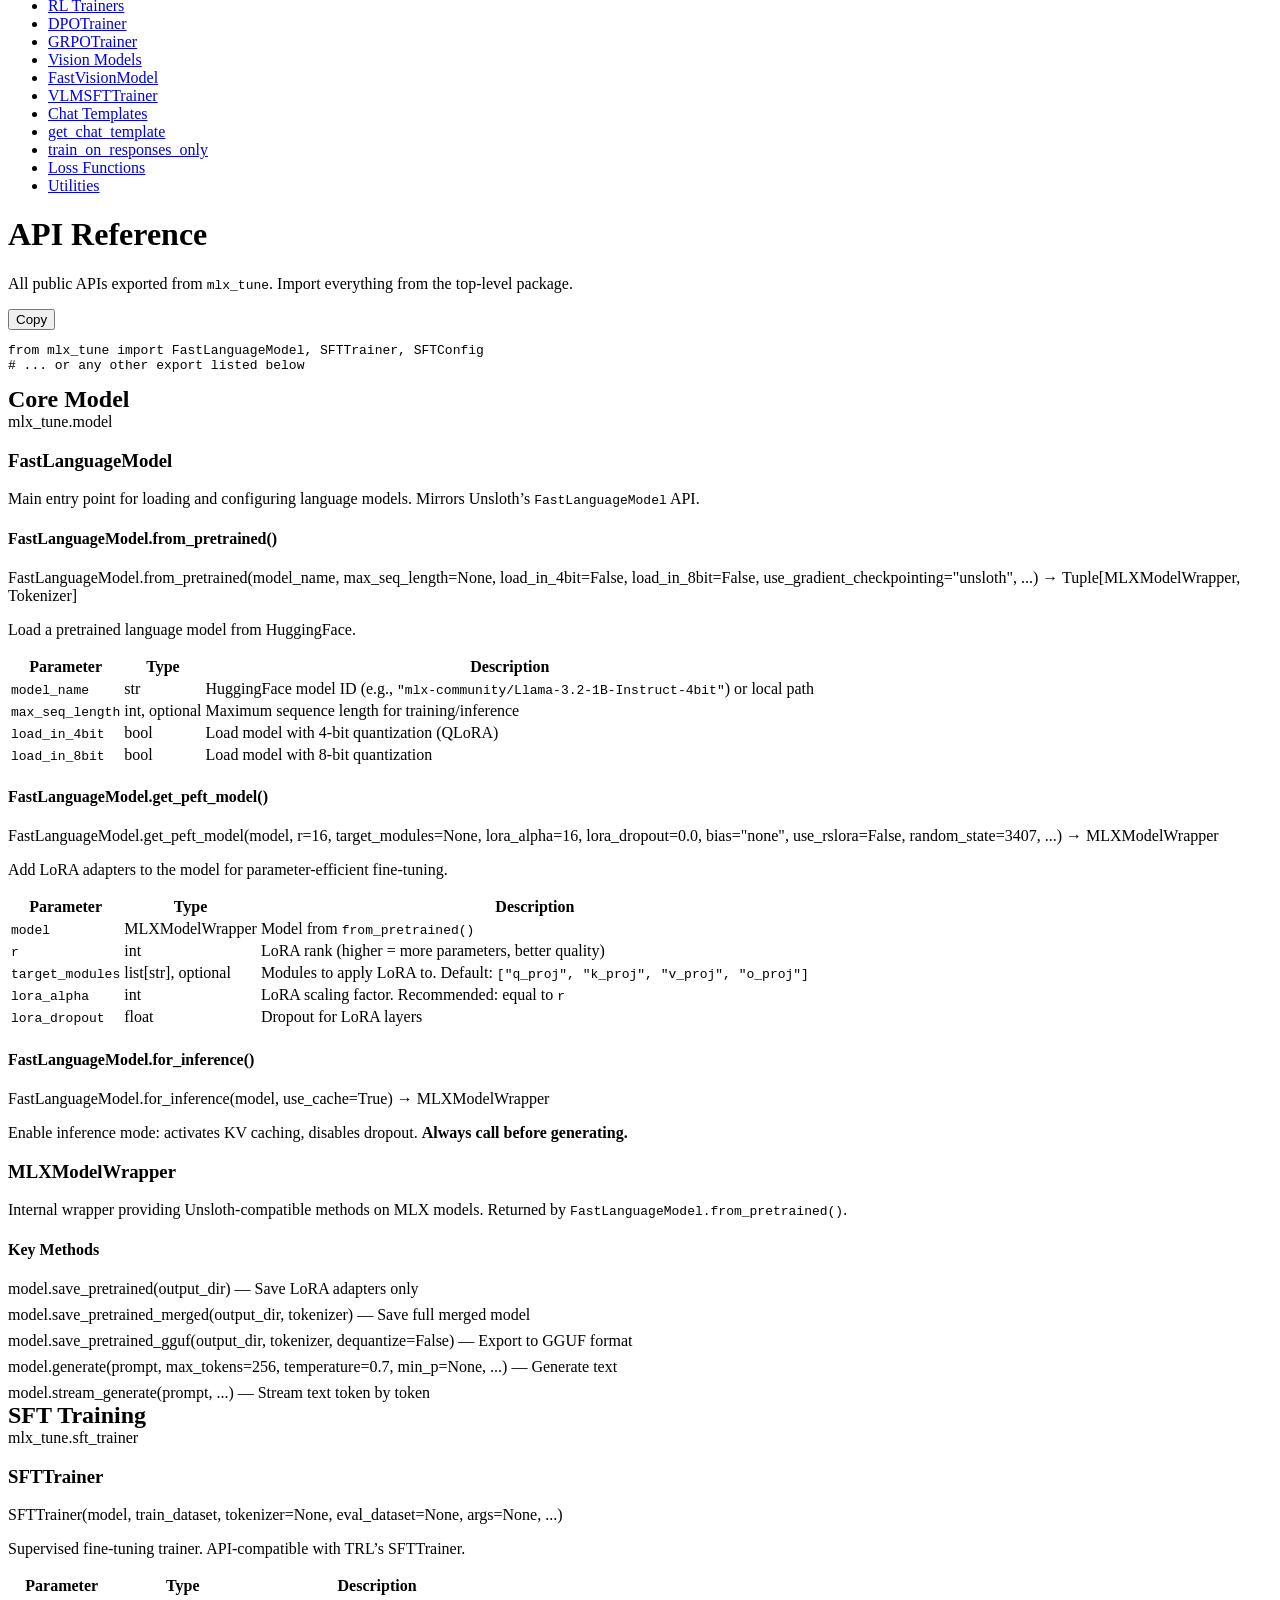
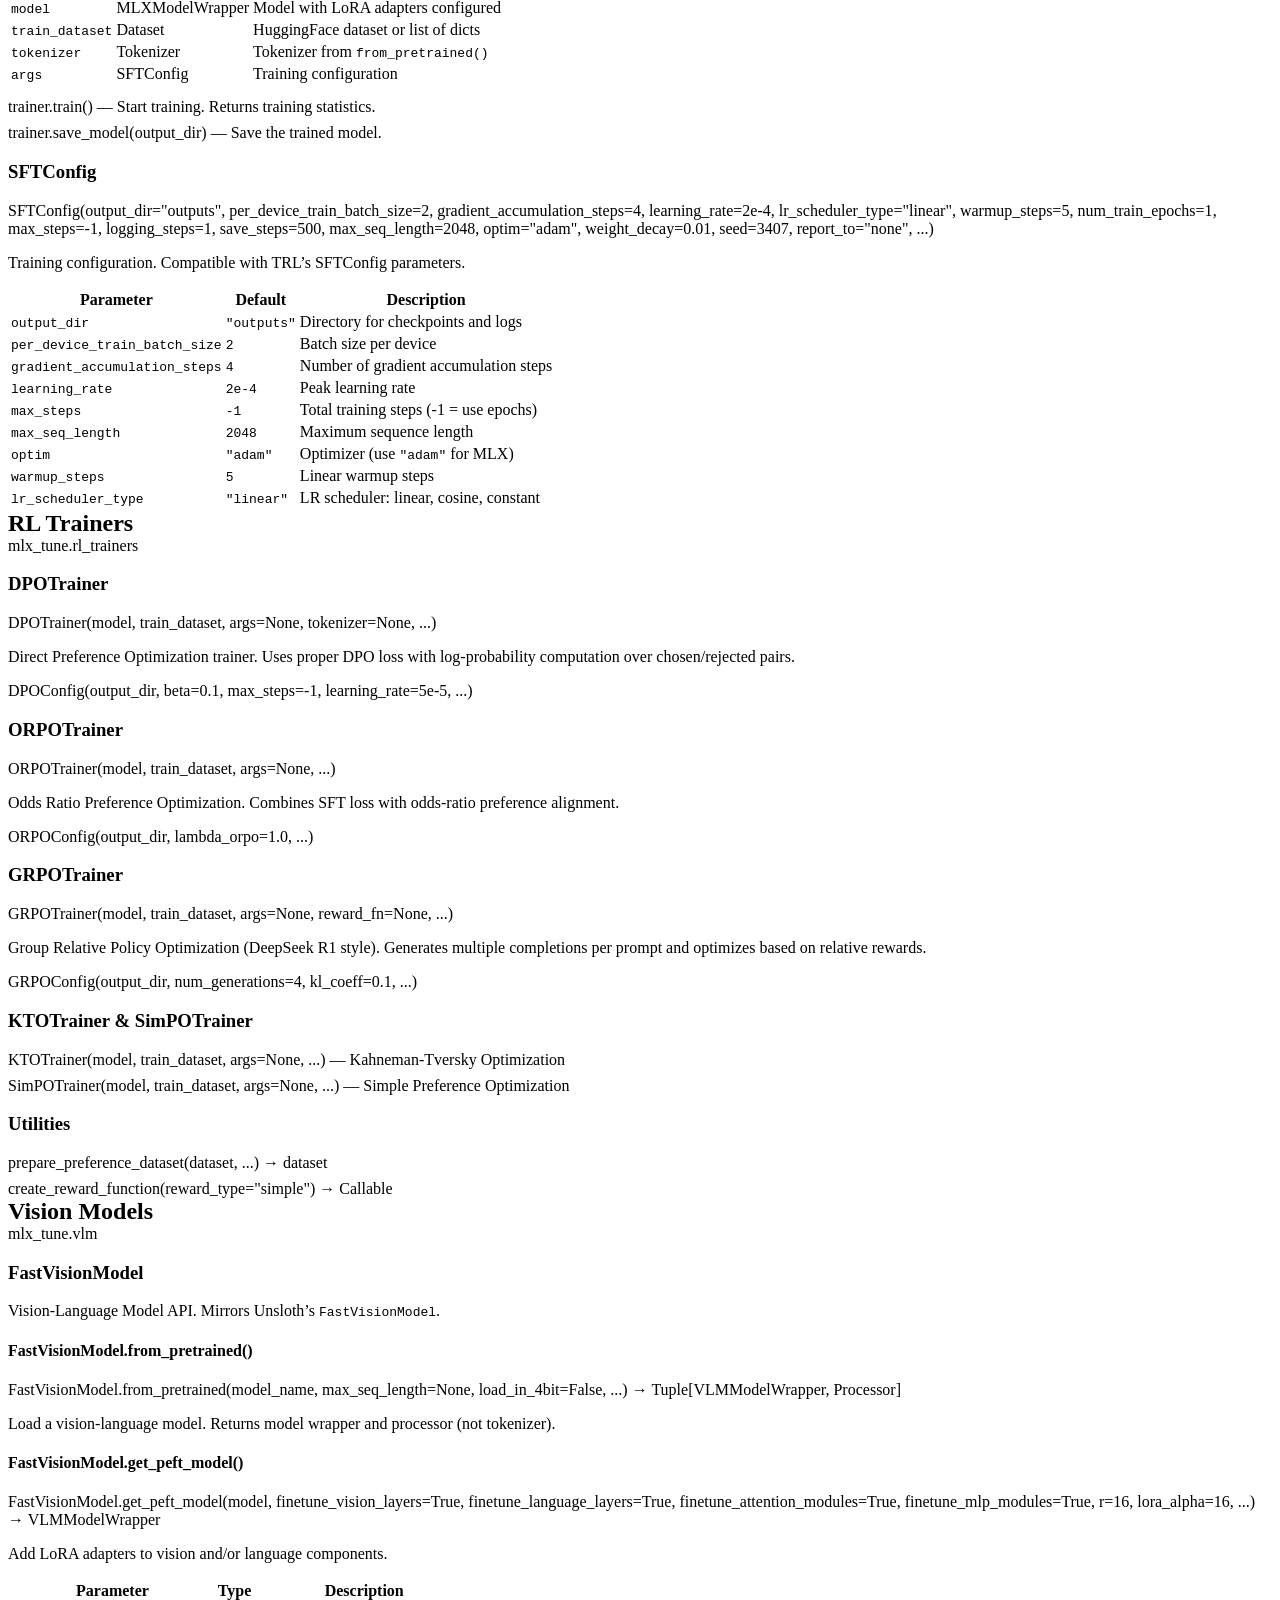
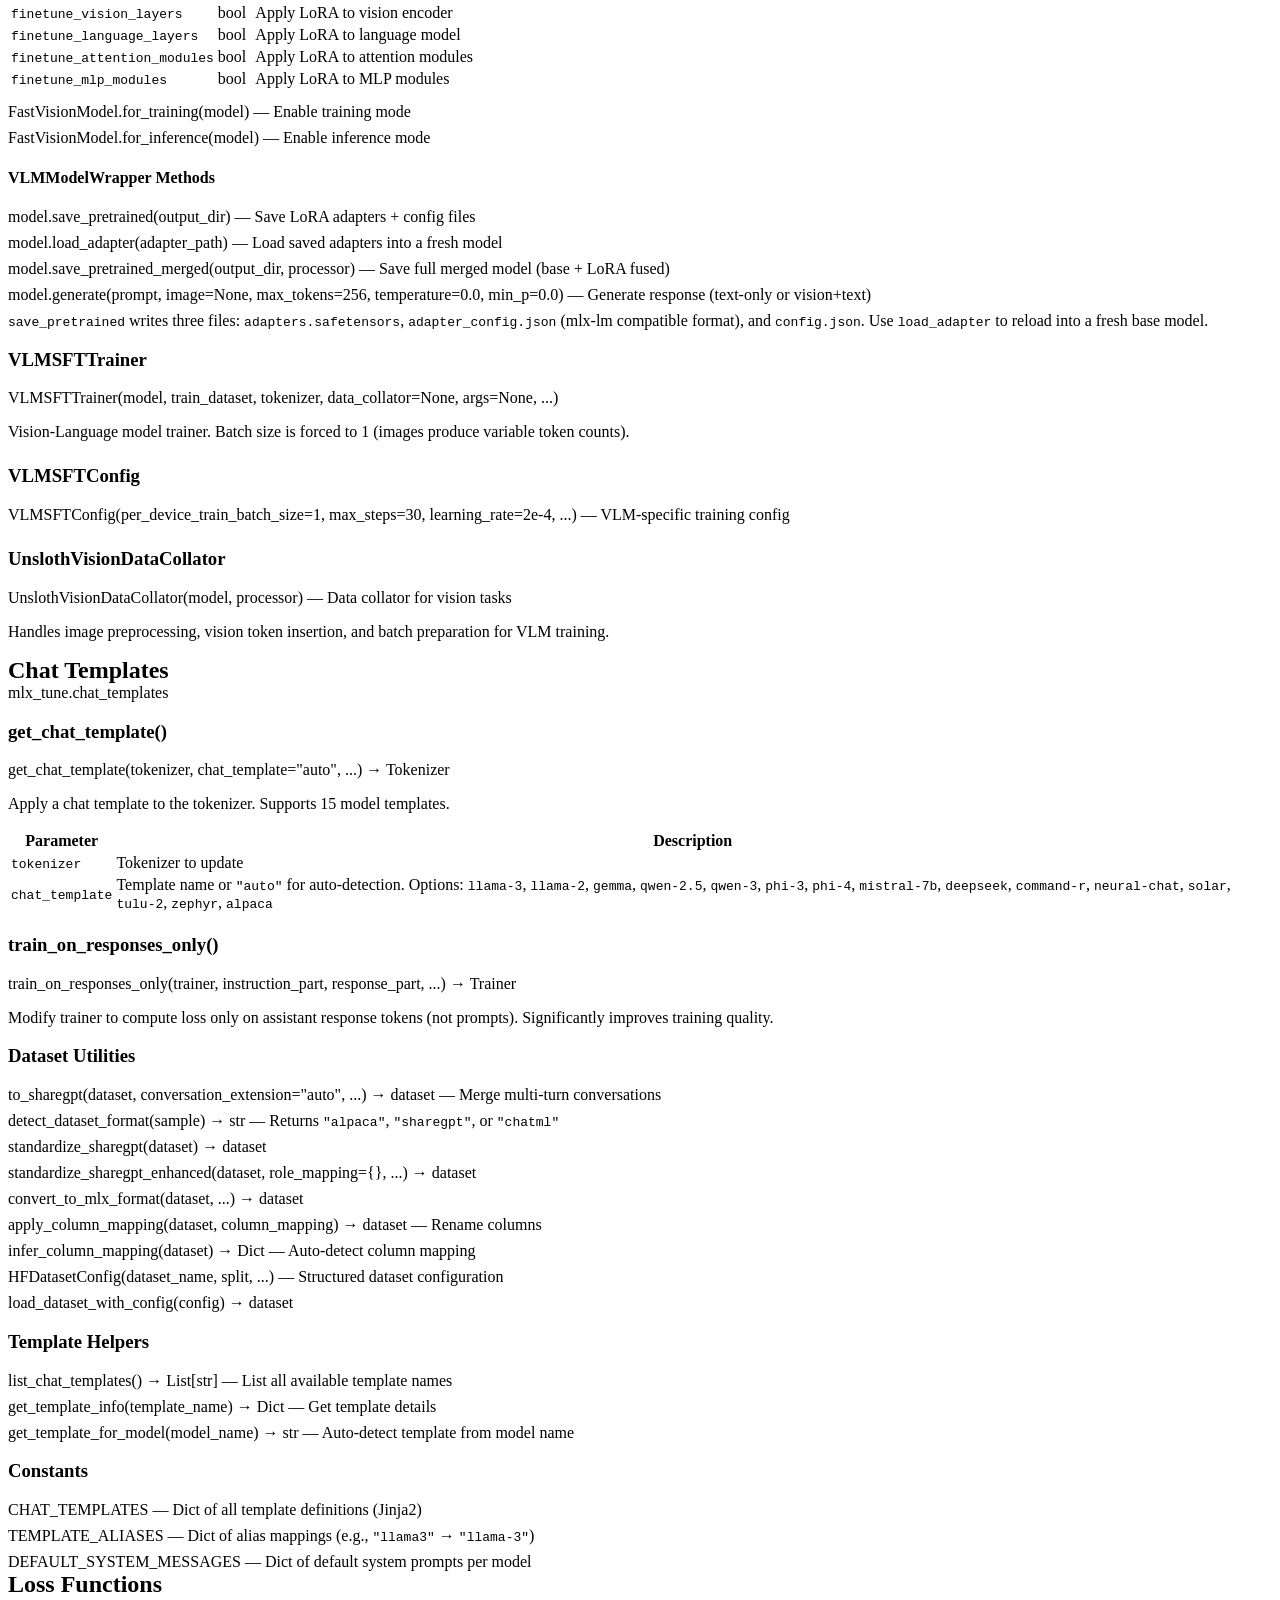
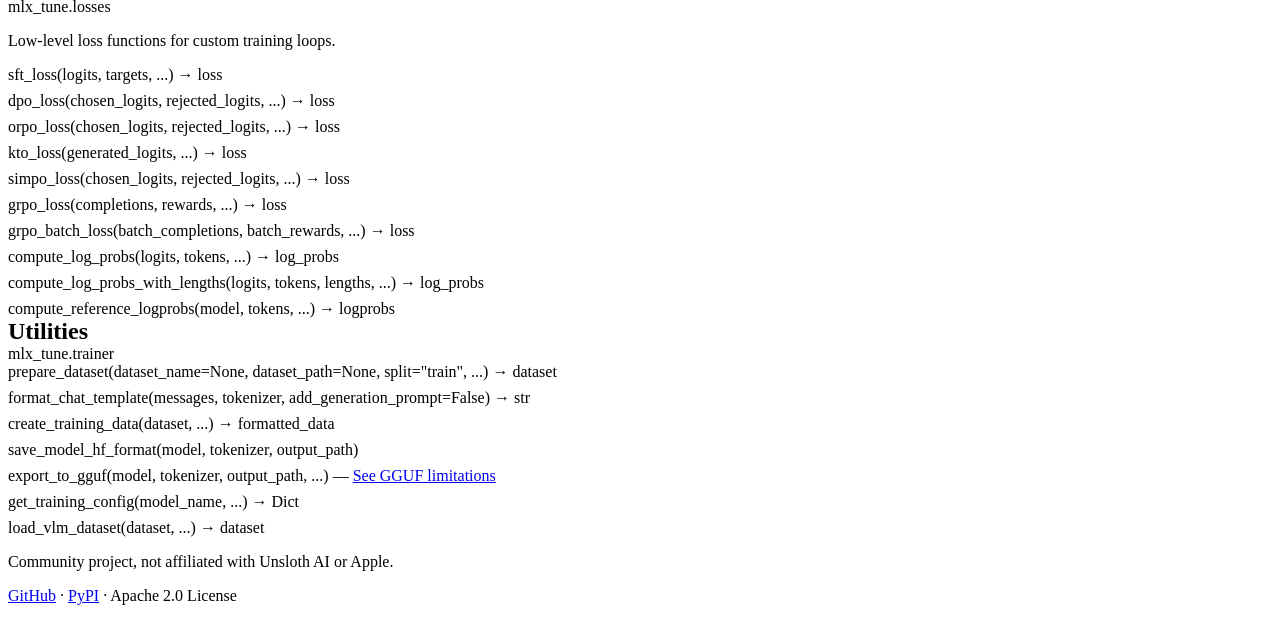
==== commit ce8d50d6: "End-to-End RL training w/ 5 examples" ====
--- a/docs/api.html
+++ b/docs/api.html
@@ -20,10 +20,12 @@
     <div class="nav-inner">
       <a href="index.html" class="nav-logo"><img src="assets/img/logo.png" alt="mlx-tune"></a>
       <ul class="nav-links">
-        <li><a href="index.html">Getting Started</a></li>
+        <li><a href="index.html">Home</a></li>
+        <li><a href="llm.html">LLM</a></li>
+        <li><a href="vlm.html">VLM</a></li>
+        <li><a href="audio.html">Audio</a></li>
         <li><a href="workflow.html">Workflow</a></li>
         <li><a href="examples.html">Examples</a></li>
-        <li><a href="api.html">API</a></li>
         <li><a href="troubleshooting.html">Troubleshooting</a></li>
       </ul>
       <div class="nav-right">
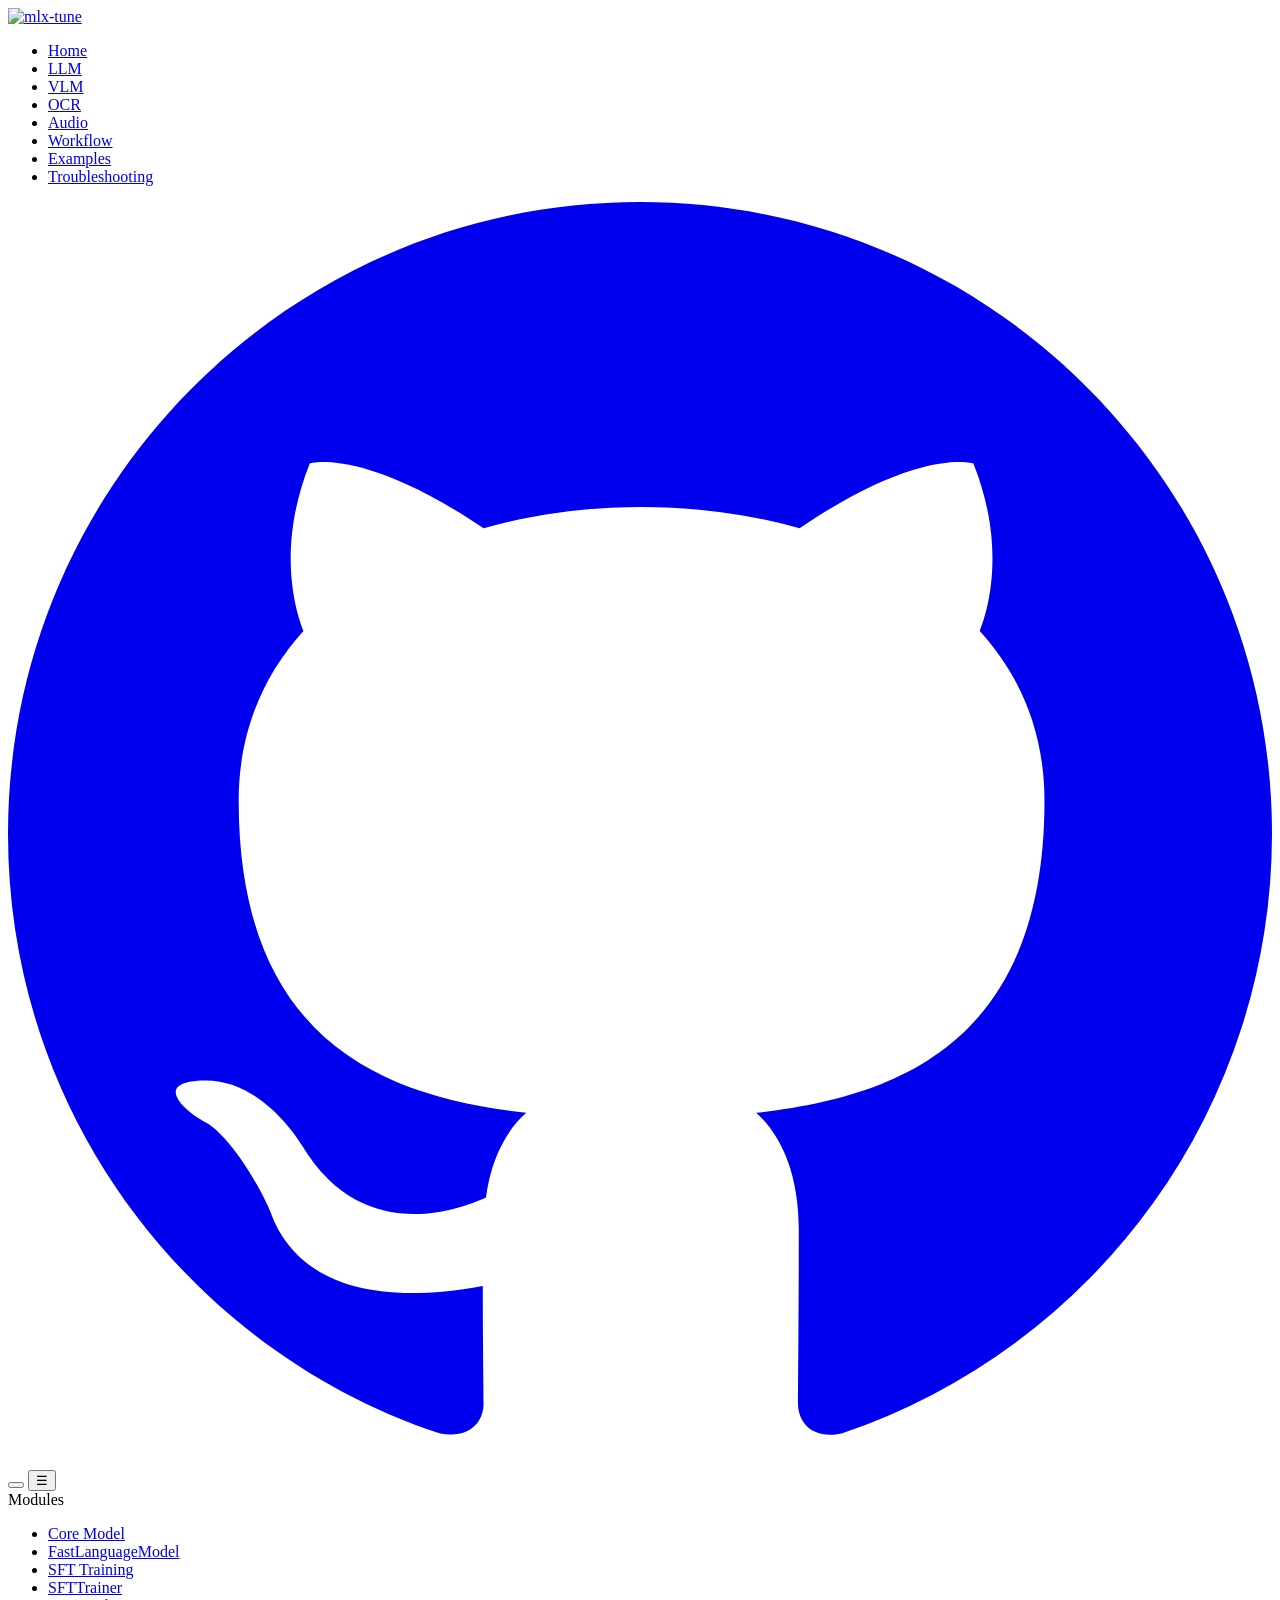
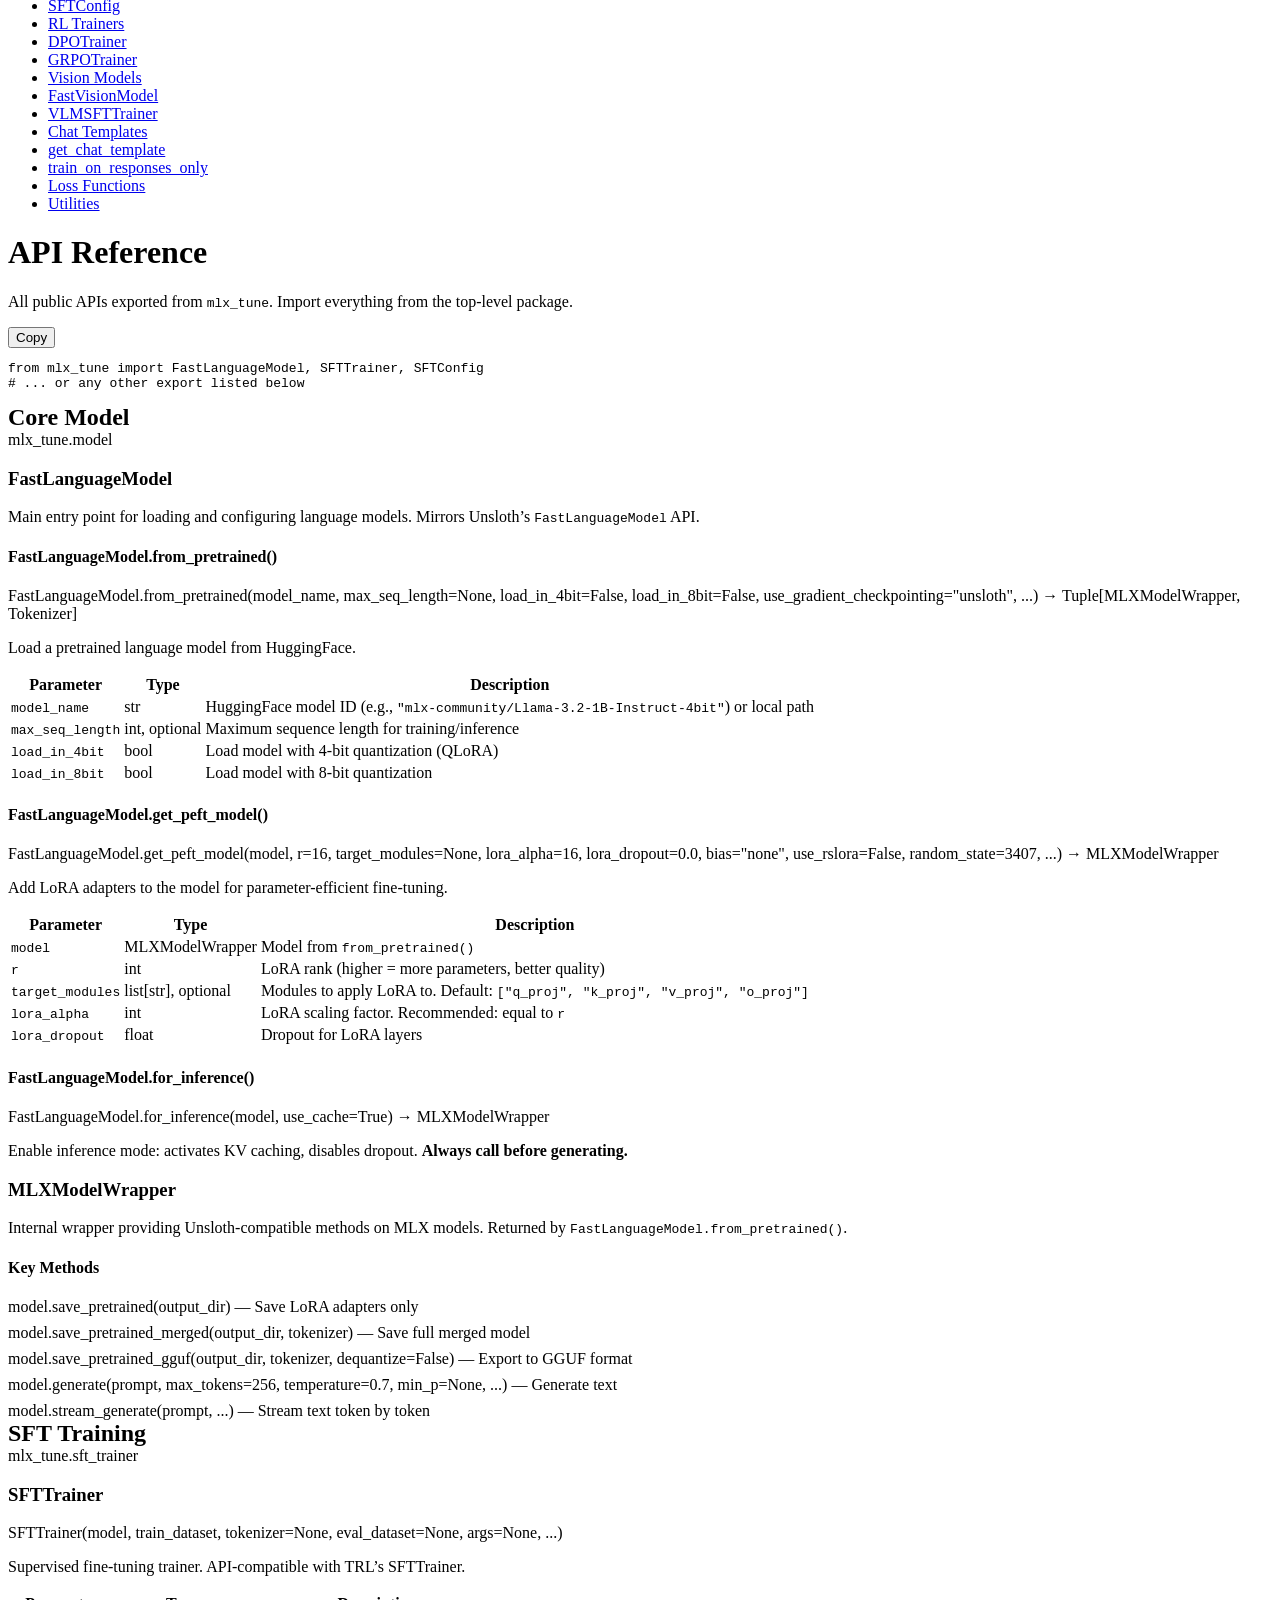
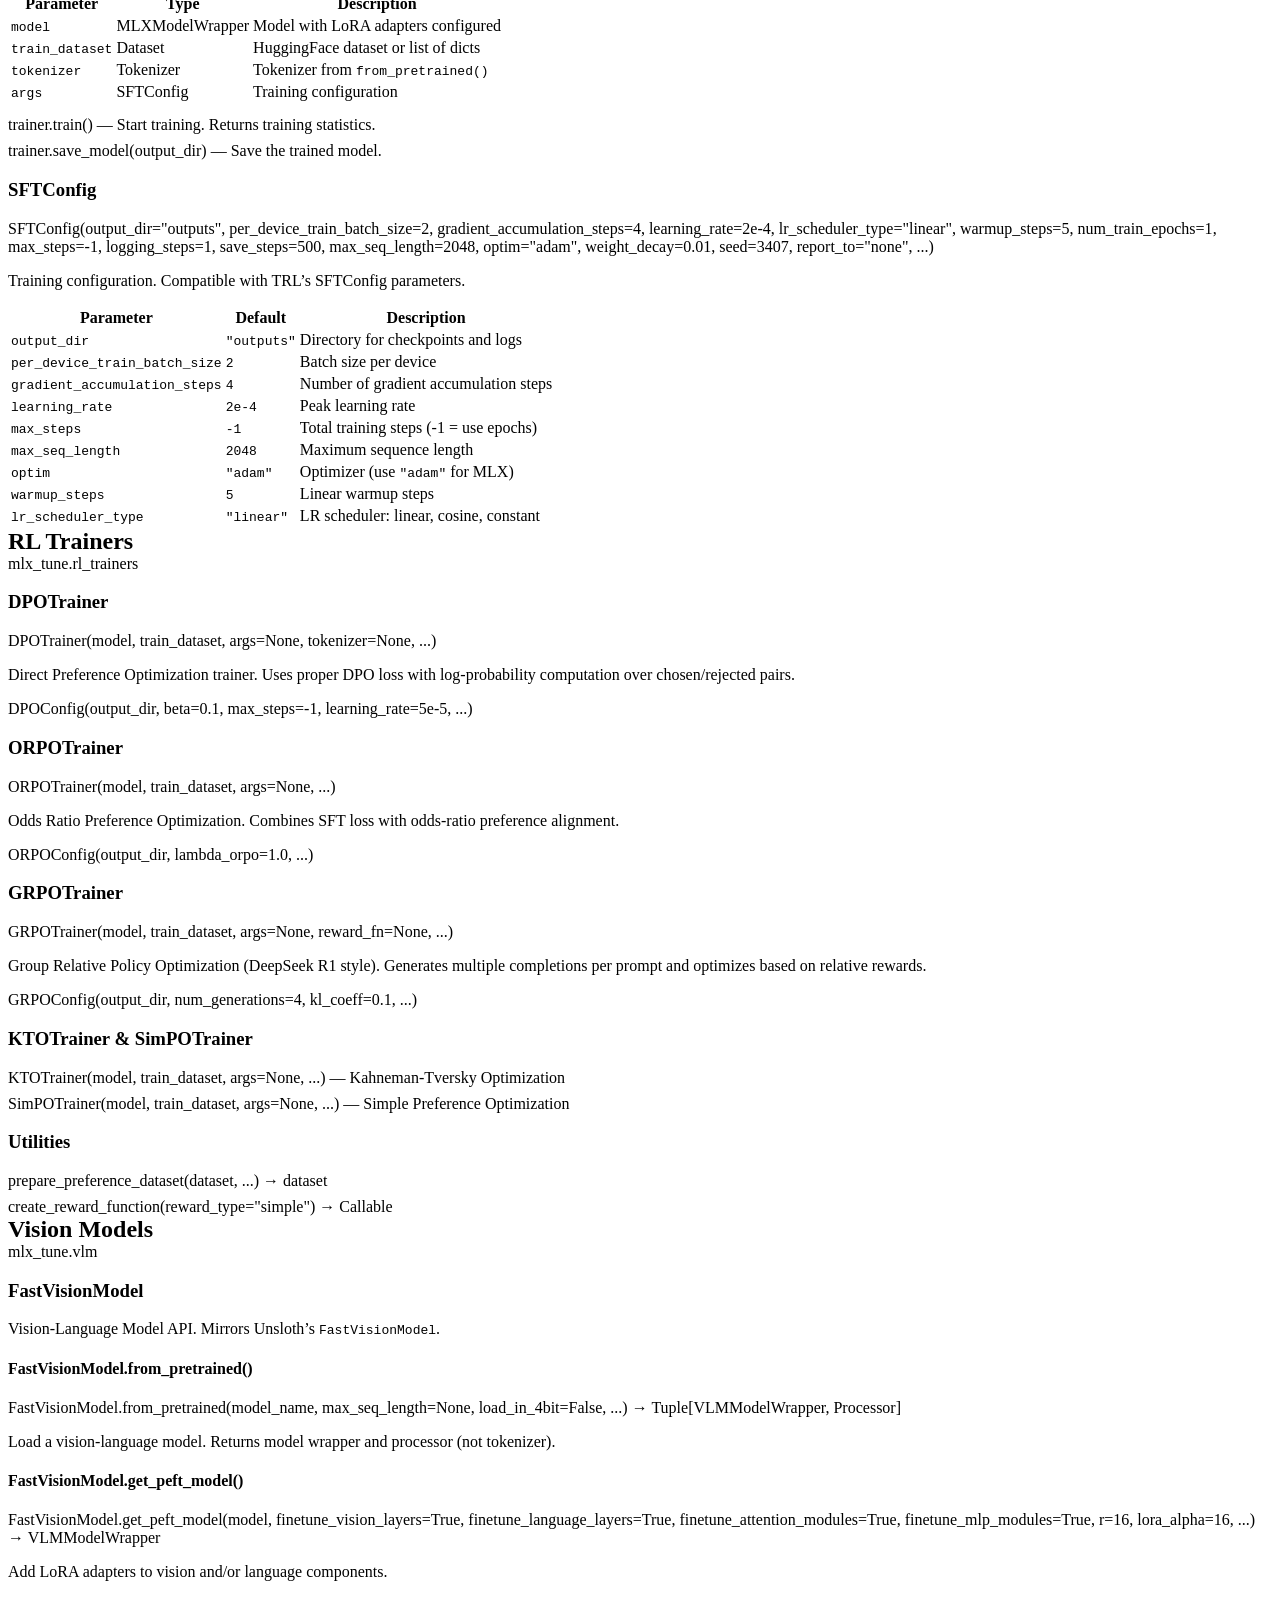
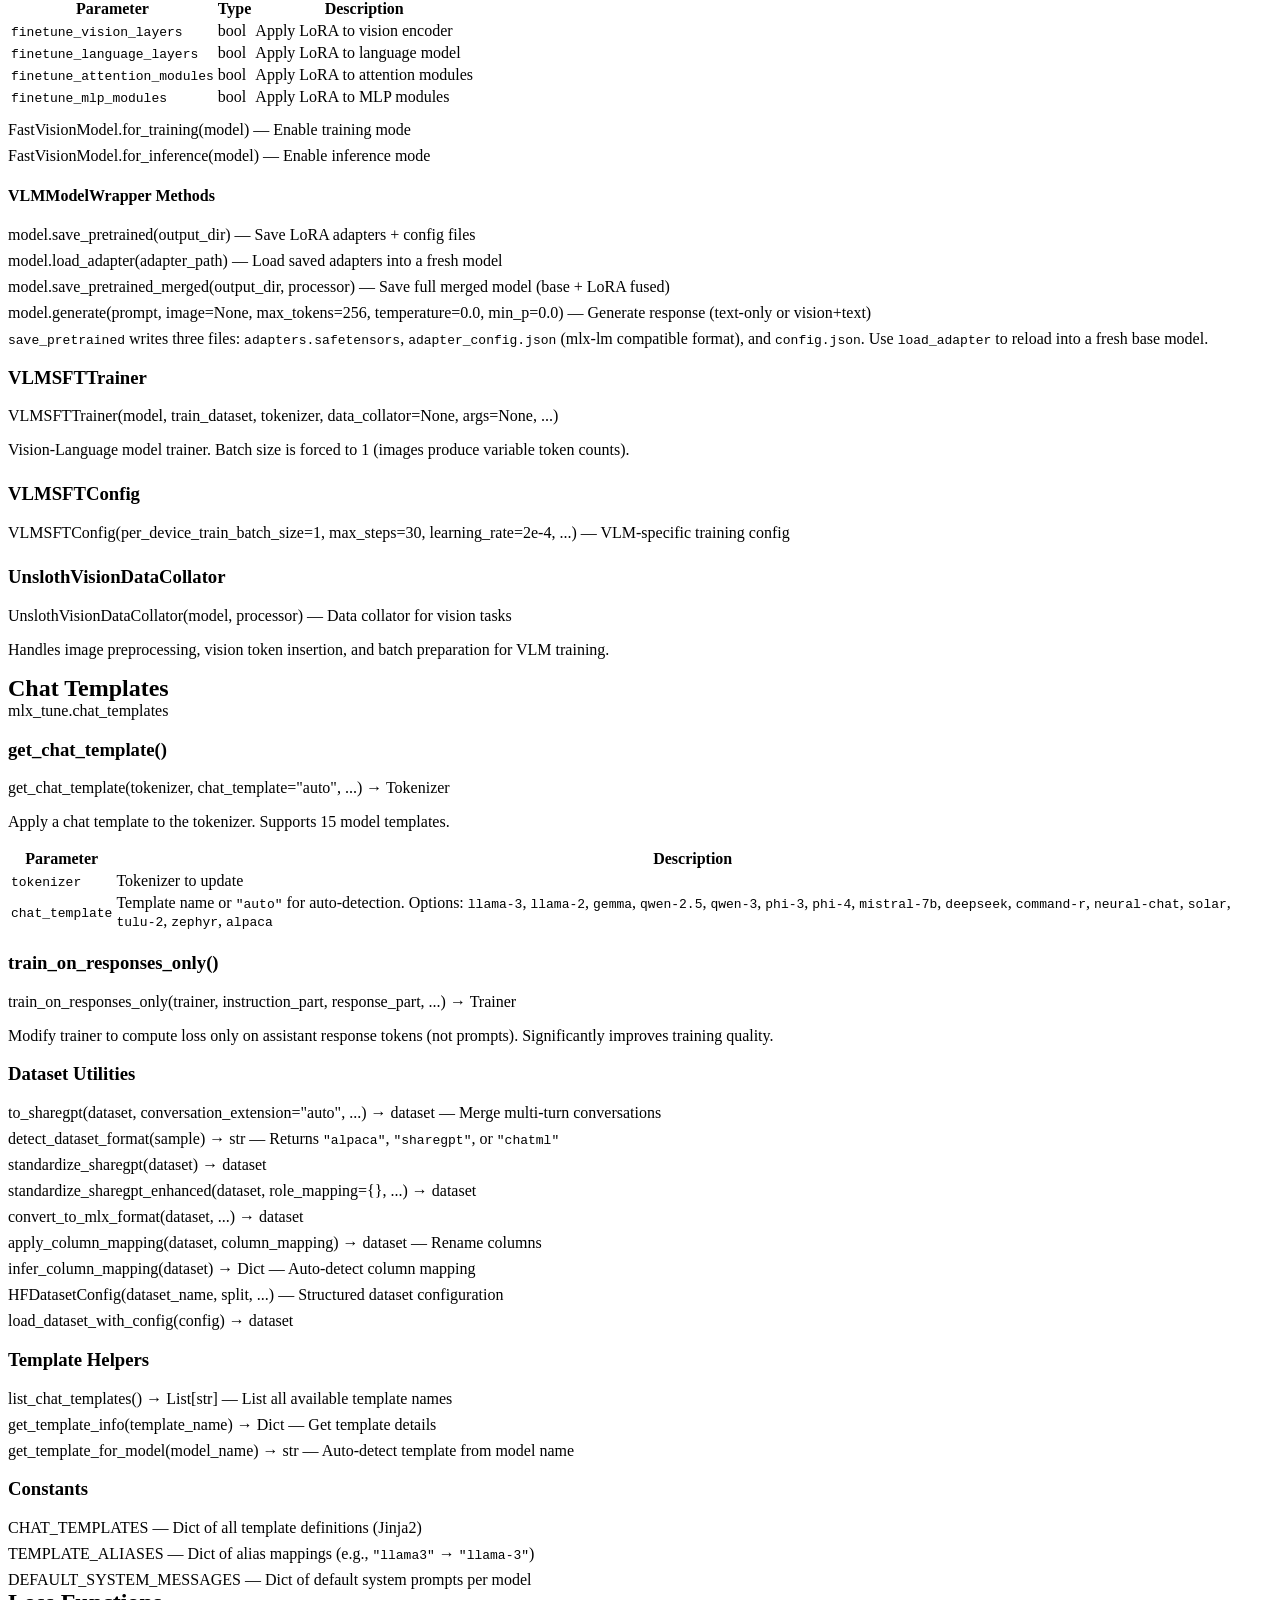
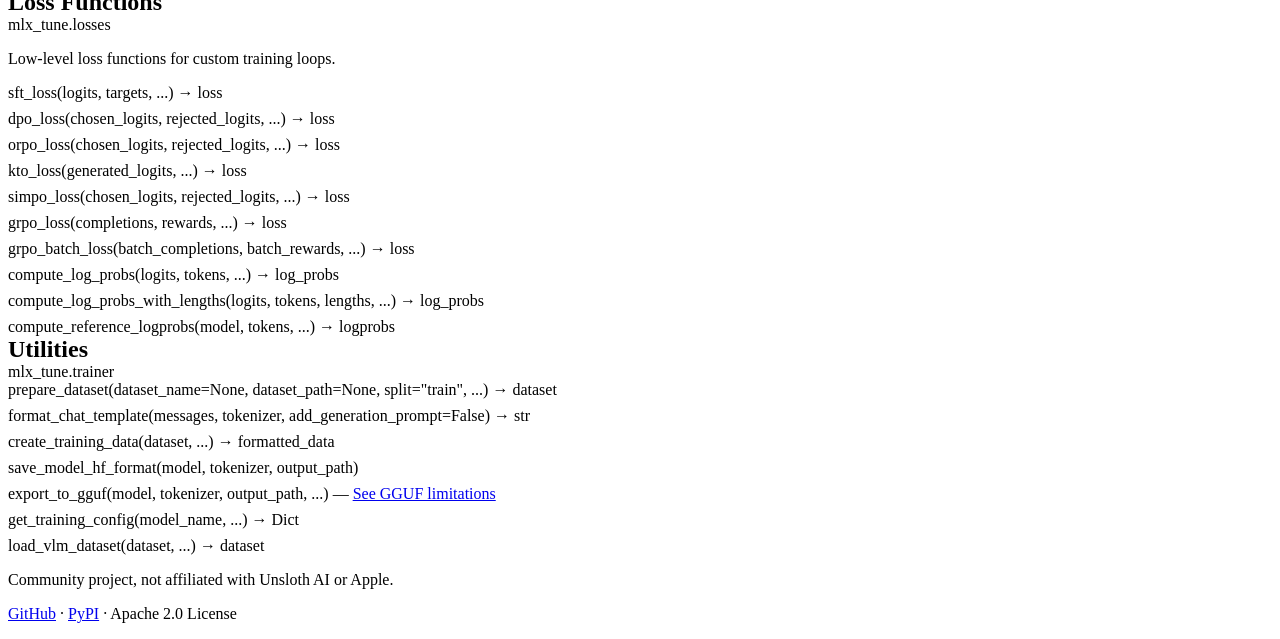
==== commit 3847f299: "Added OCR Fine-Tuning Support" ====
--- a/docs/api.html
+++ b/docs/api.html
@@ -23,6 +23,7 @@
         <li><a href="index.html">Home</a></li>
         <li><a href="llm.html">LLM</a></li>
         <li><a href="vlm.html">VLM</a></li>
+        <li><a href="ocr.html">OCR</a></li>
         <li><a href="audio.html">Audio</a></li>
         <li><a href="workflow.html">Workflow</a></li>
         <li><a href="examples.html">Examples</a></li>
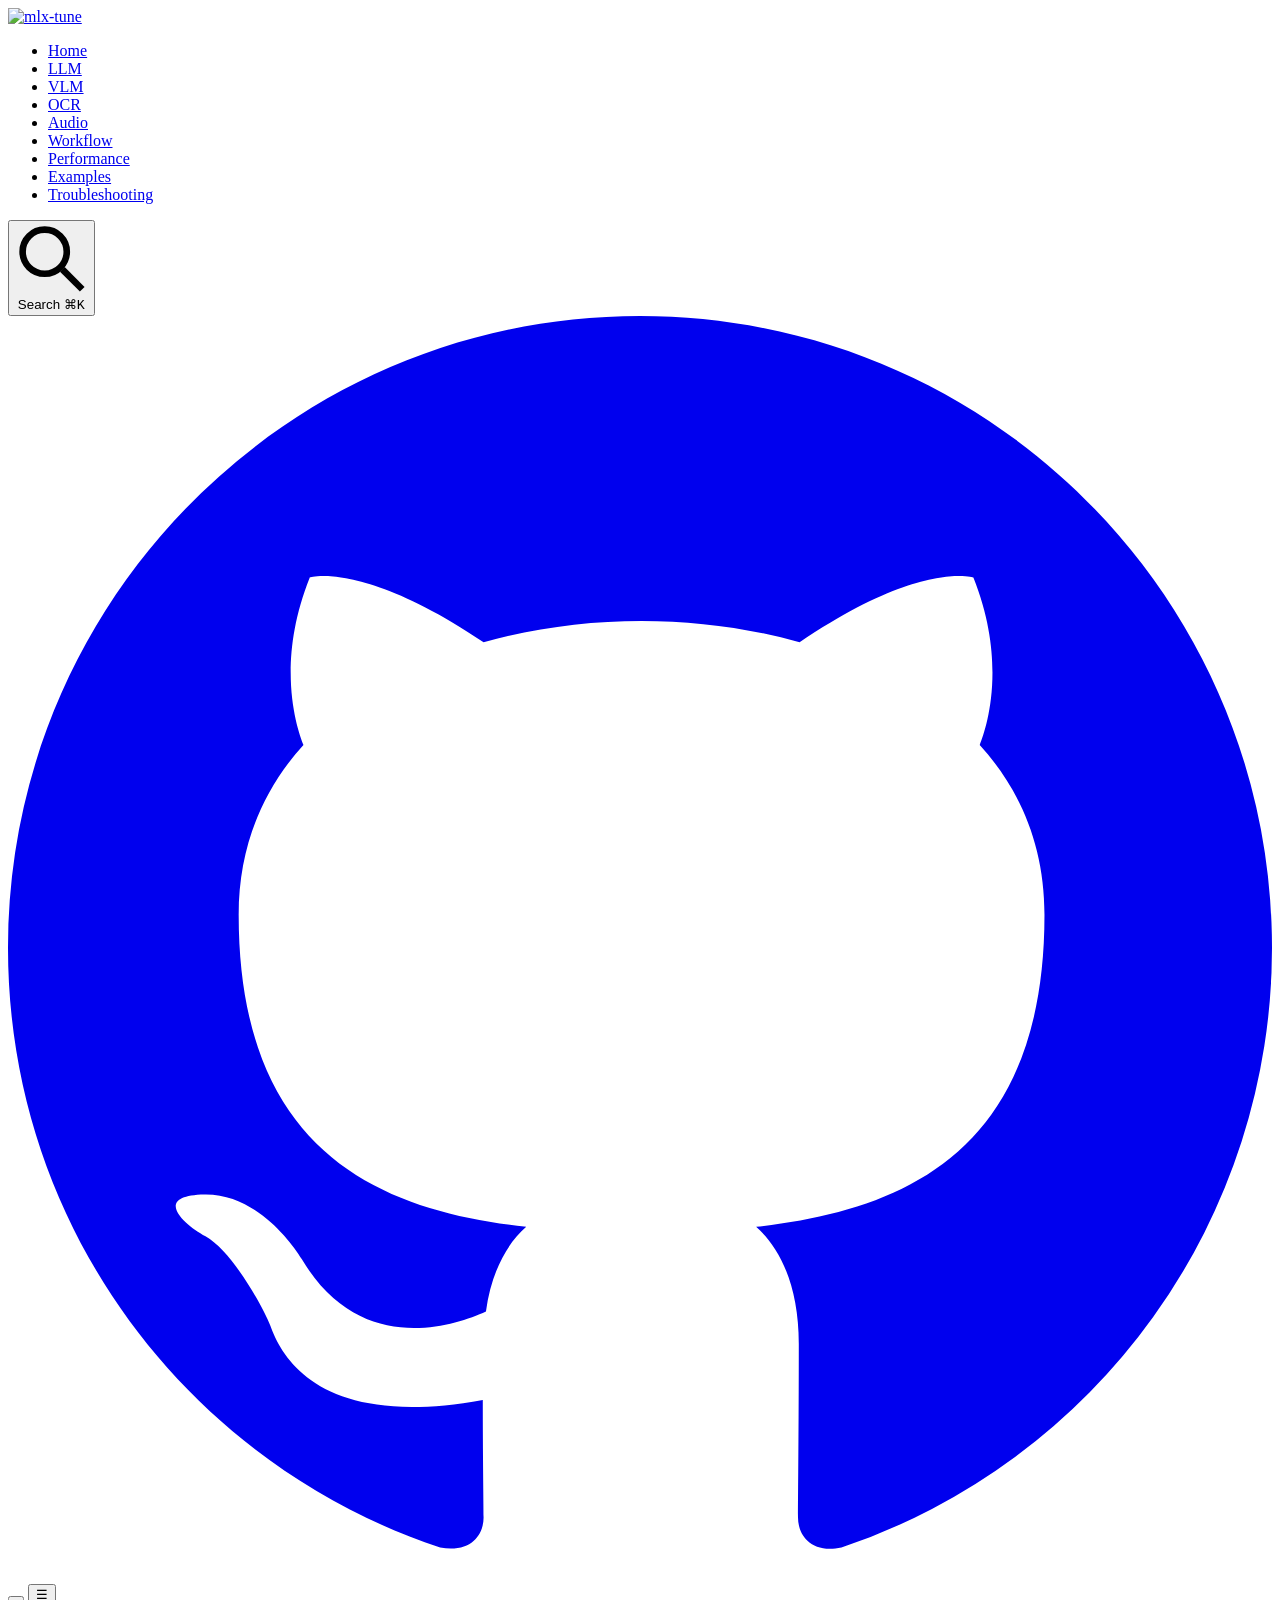
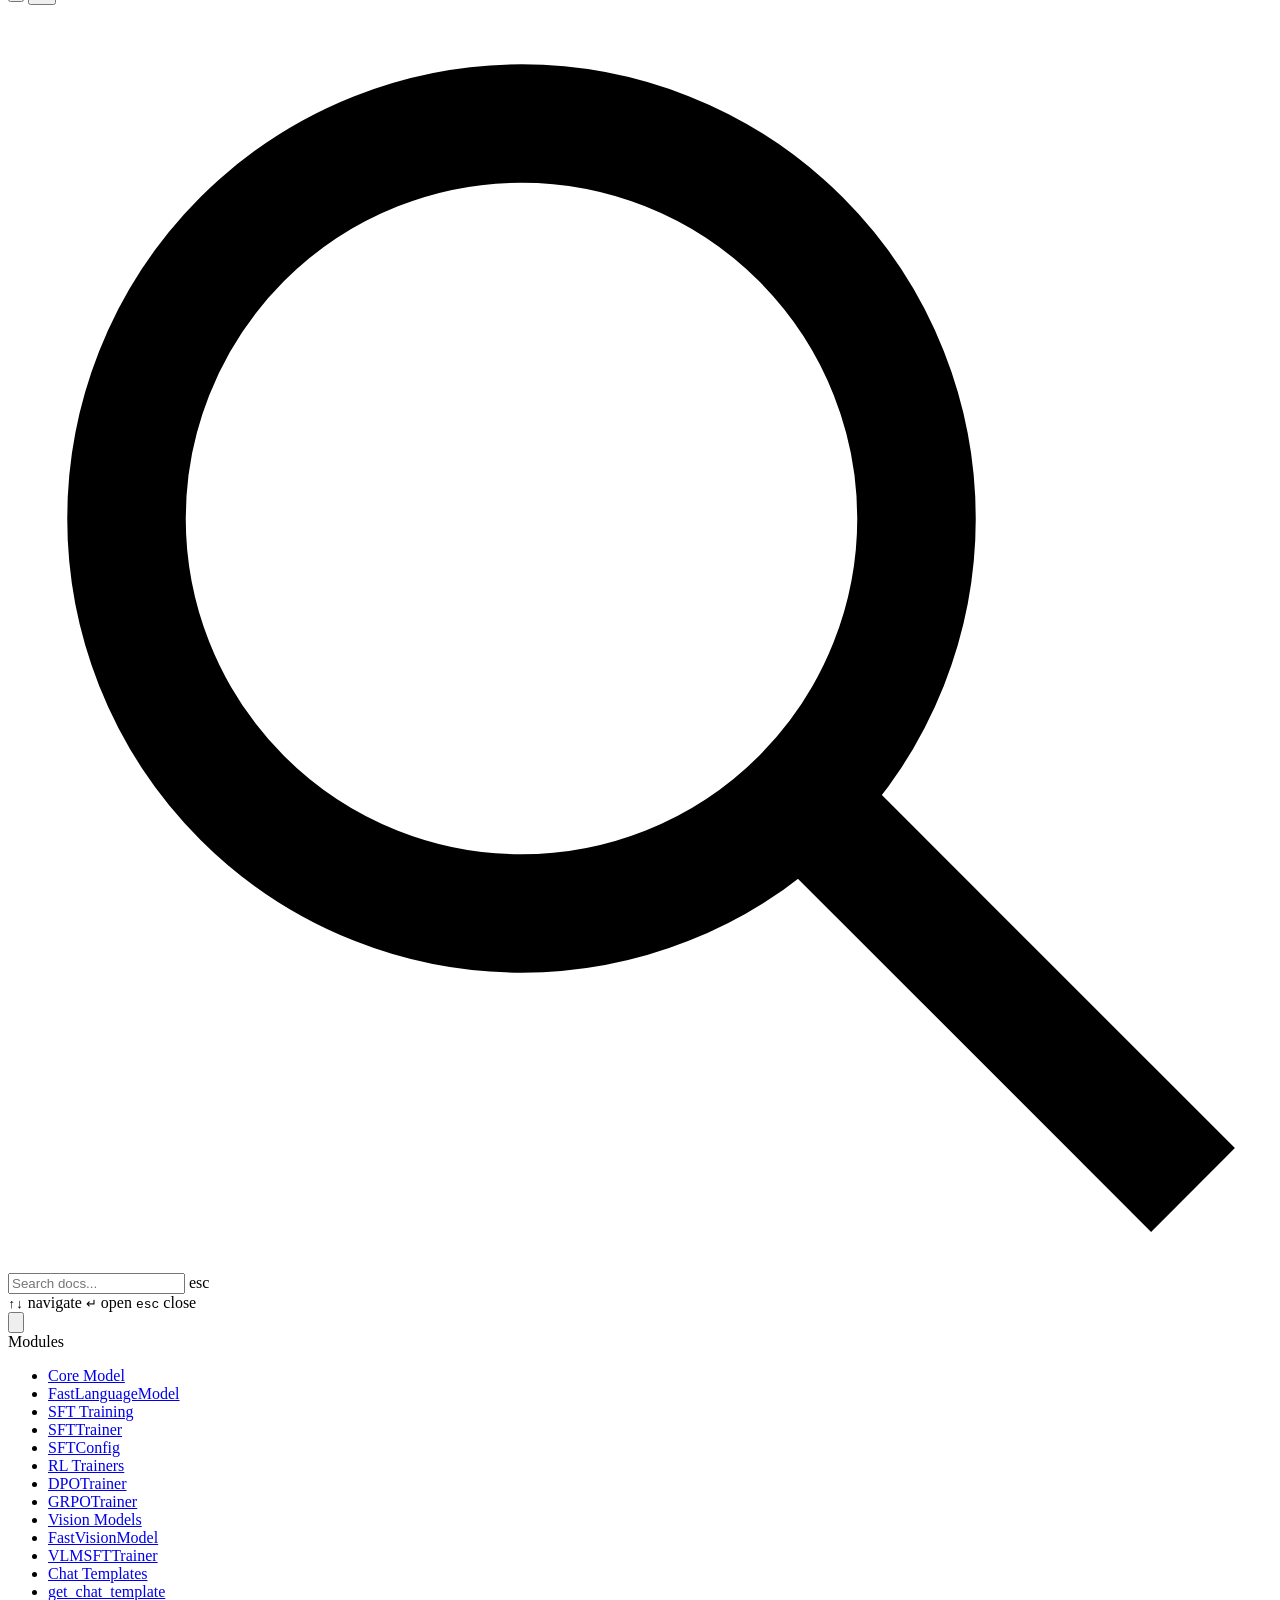
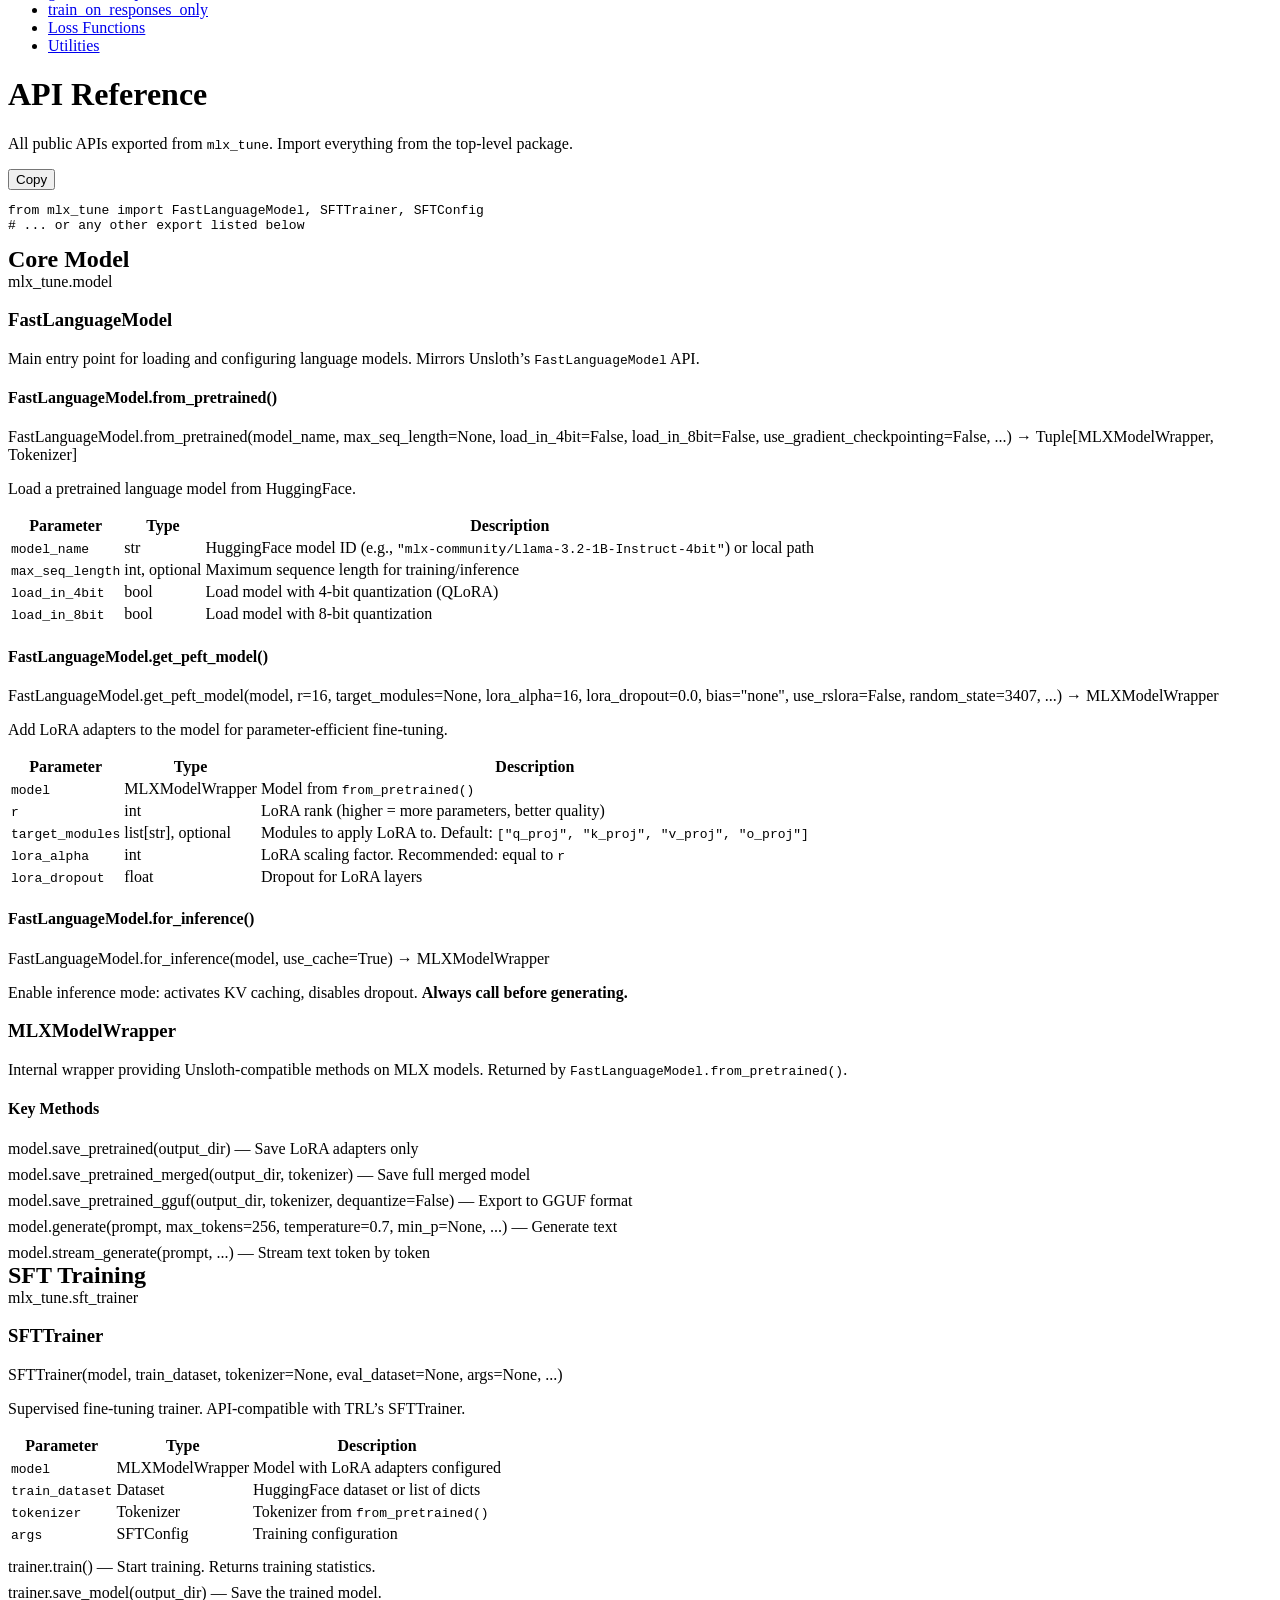
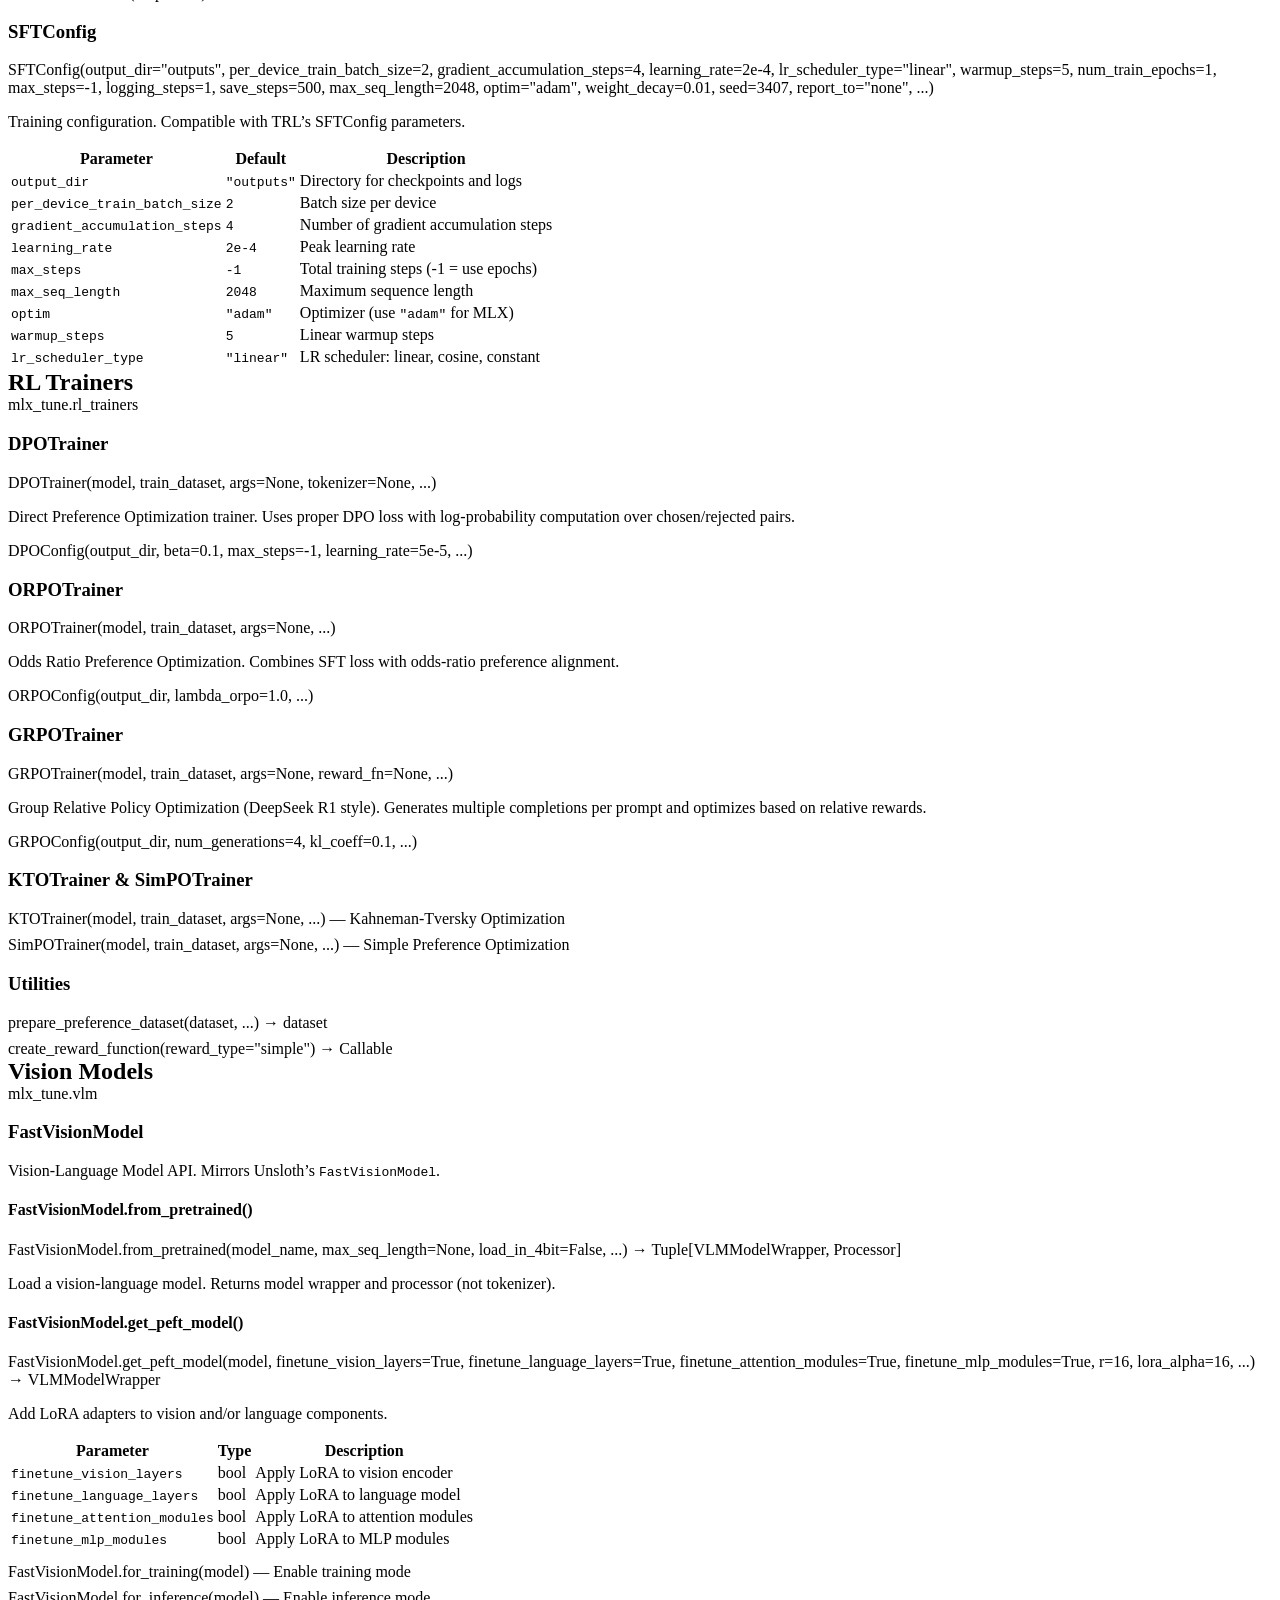
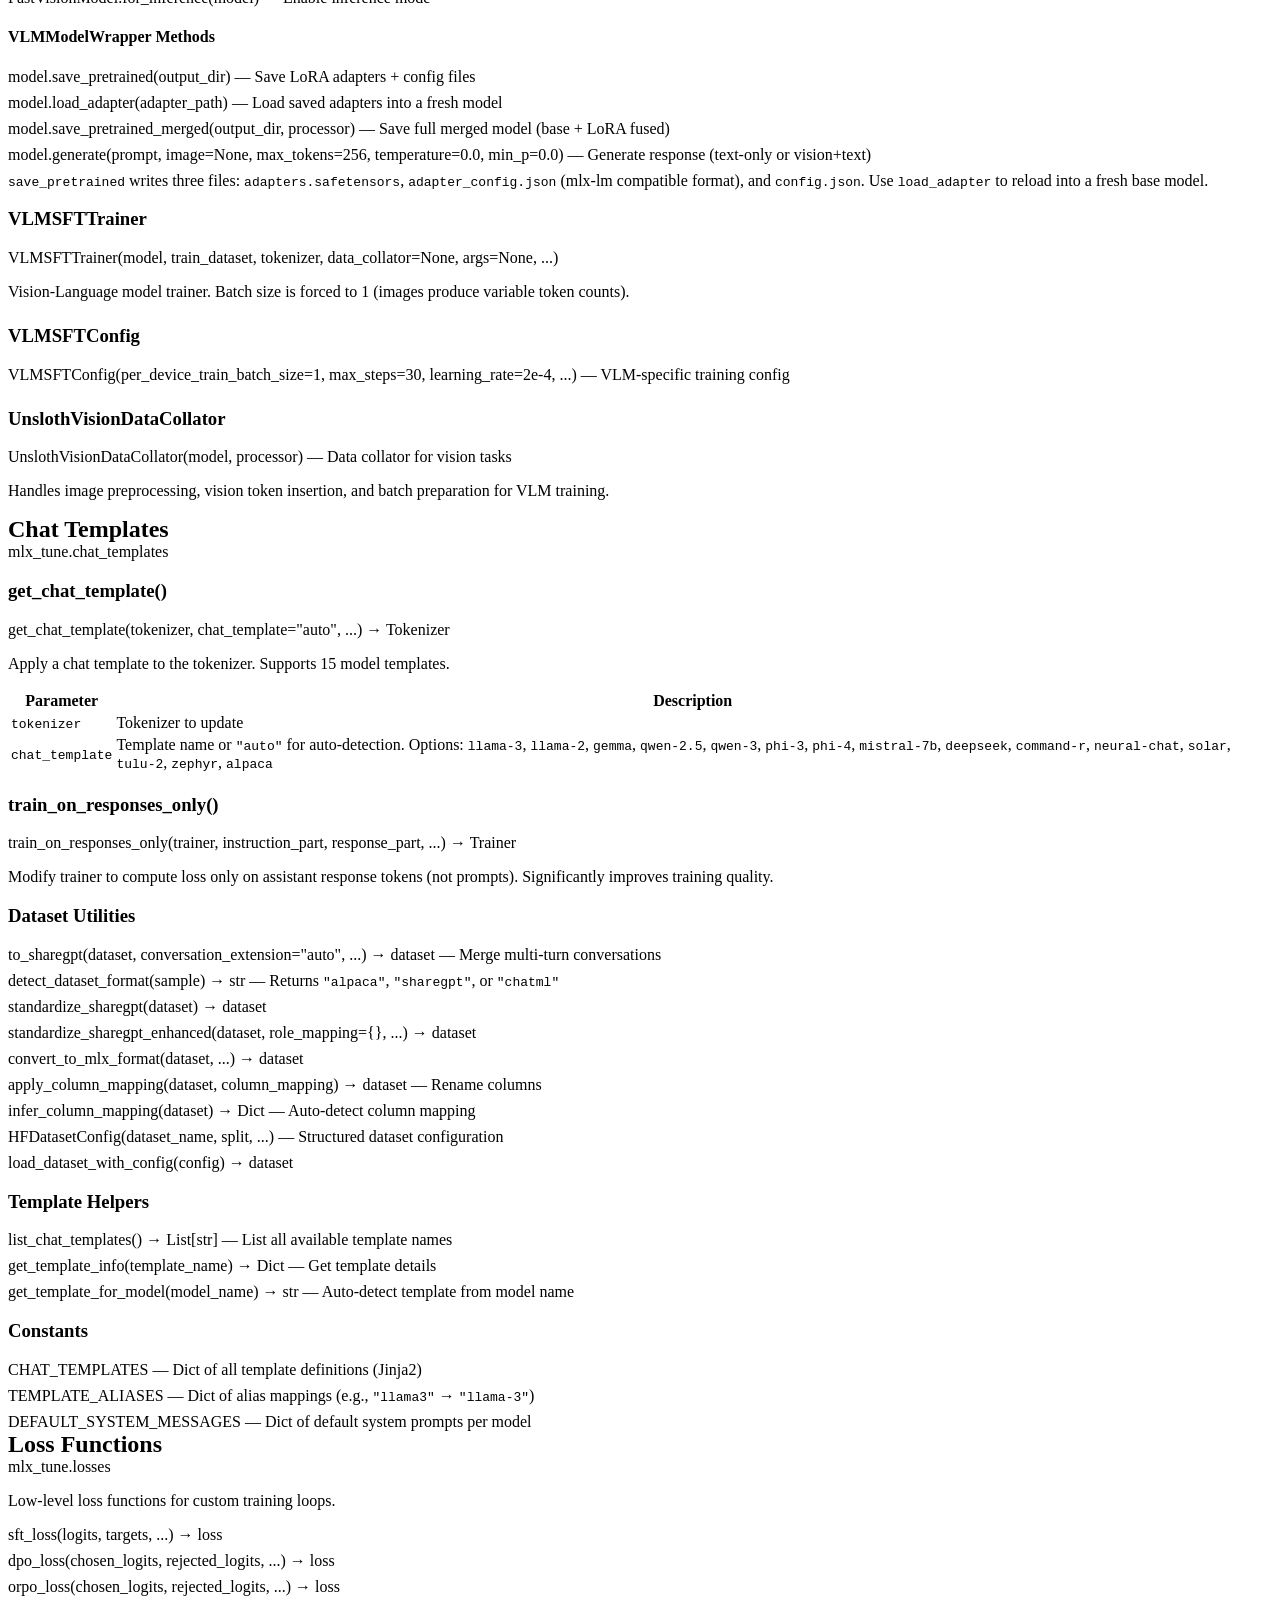
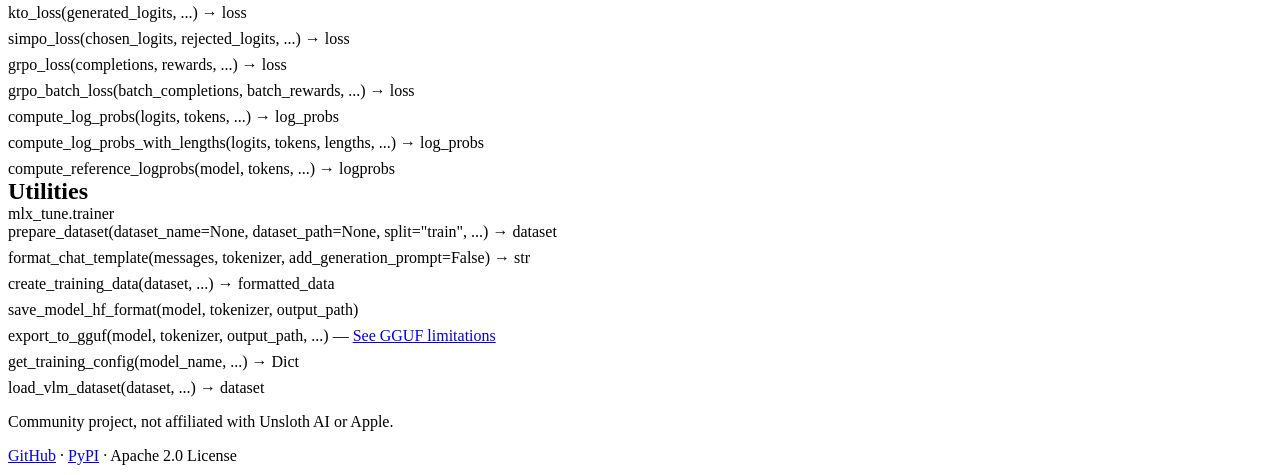
==== commit c1133e37: "v0.5.0 — Performance improvements across trainers" ====
--- a/docs/api.html
+++ b/docs/api.html
@@ -3,11 +3,11 @@
 <head>
   <meta charset="UTF-8">
   <meta name="viewport" content="width=device-width, initial-scale=1.0">
-  <title>API Reference &mdash; MLX-Tune Docs</title>
-  <meta name="description" content="Complete API reference for MLX-Tune: FastLanguageModel, SFTTrainer, RL trainers, VLM, chat templates, and more.">
+  <title>API Reference &mdash; mlx-tune Docs</title>
+  <meta name="description" content="Complete API reference for mlx-tune: FastLanguageModel, SFTTrainer, RL trainers, VLM, chat templates, and more.">
   <link rel="icon" href="data:image/svg+xml,<svg xmlns='http://www.w3.org/2000/svg' viewBox='0 0 32 32'><rect width='32' height='32' rx='6' fill='%230d1117'/><text x='50%25' y='73%25' text-anchor='middle' font-family='system-ui,-apple-system,sans-serif' font-weight='900' font-size='22' fill='%23e6edf3'>m</text></svg>">
-  <meta property="og:title" content="API Reference - MLX-Tune Docs">
-  <meta property="og:image" content="https://arahim3.github.io/mlx-tune/assets/img/og-image.png">
+  <meta property="og:title" content="API Reference - mlx-tune Docs">
+  <meta property="og:image" content="https://arahim3.github.io/mlx-tune/assets/img/og-image.png?v=2">
   <link rel="preconnect" href="https://fonts.googleapis.com">
   <link rel="preconnect" href="https://fonts.gstatic.com" crossorigin>
   <link href="https://fonts.googleapis.com/css2?family=Inter:wght@400;600;700&display=swap" rel="stylesheet">
@@ -26,16 +26,44 @@
         <li><a href="ocr.html">OCR</a></li>
         <li><a href="audio.html">Audio</a></li>
         <li><a href="workflow.html">Workflow</a></li>
+        <li><a href="performance.html">Performance</a></li>
         <li><a href="examples.html">Examples</a></li>
         <li><a href="troubleshooting.html">Troubleshooting</a></li>
       </ul>
       <div class="nav-right">
+        <button class="search-trigger" aria-label="Search docs">
+          <svg viewBox="0 0 16 16" fill="none" stroke="currentColor" stroke-width="1.5"><circle cx="6.5" cy="6.5" r="5"/><path d="M10.5 10.5L15 15"/></svg>
+          Search
+          <kbd>⌘K</kbd>
+        </button>
         <a href="https://github.com/ARahim3/mlx-tune" class="github-link" target="_blank" rel="noopener" aria-label="GitHub"><svg viewBox="0 0 16 16"><path d="M8 0C3.58 0 0 3.58 0 8c0 3.54 2.29 6.53 5.47 7.59.4.07.55-.17.55-.38 0-.19-.01-.82-.01-1.49-2.01.37-2.53-.49-2.69-.94-.09-.23-.48-.94-.82-1.13-.28-.15-.68-.52-.01-.53.63-.01 1.08.58 1.23.82.72 1.21 1.87.87 2.33.66.07-.52.28-.87.51-1.07-1.78-.2-3.64-.89-3.64-3.95 0-.87.31-1.59.82-2.15-.08-.2-.36-1.02.08-2.12 0 0 .67-.21 2.2.82.64-.18 1.32-.27 2-.27.68 0 1.36.09 2 .27 1.53-1.04 2.2-.82 2.2-.82.44 1.1.16 1.92.08 2.12.51.56.82 1.27.82 2.15 0 3.07-1.87 3.75-3.65 3.95.29.25.54.73.54 1.48 0 1.07-.01 1.93-.01 2.2 0 .21.15.46.55.38A8.013 8.013 0 0016 8c0-4.42-3.58-8-8-8z" fill="currentColor"/></svg></a>
         <button class="theme-toggle" aria-label="Toggle theme"></button>
         <button class="mobile-toggle" aria-label="Menu">&#9776;</button>
       </div>
     </div>
   </nav>
+
+  <!-- Search Modal -->
+  <div class="search-overlay" role="dialog" aria-label="Search documentation">
+    <div class="search-modal">
+      <div class="search-input-wrap">
+        <svg viewBox="0 0 16 16" fill="none" stroke="currentColor" stroke-width="1.5"><circle cx="6.5" cy="6.5" r="5"/><path d="M10.5 10.5L15 15"/></svg>
+        <input type="text" class="search-input" placeholder="Search docs..." autocomplete="off" spellcheck="false">
+        <span class="search-esc">esc</span>
+      </div>
+      <div class="search-results"></div>
+      <div class="search-footer">
+        <span class="search-footer-item"><kbd>&uarr;</kbd><kbd>&darr;</kbd> navigate</span>
+        <span class="search-footer-item"><kbd>&crarr;</kbd> open</span>
+        <span class="search-footer-item"><kbd>esc</kbd> close</span>
+      </div>
+    </div>
+  </div>
+
+  <!-- Back to Top -->
+  <button class="back-to-top" aria-label="Back to top">
+    <svg viewBox="0 0 16 16" fill="none" stroke="currentColor" stroke-width="2" stroke-linecap="round"><path d="M8 13V3M3 7l5-5 5 5"/></svg>
+  </button>
 
   <div class="page-wrapper">
     <aside class="sidebar">
@@ -81,7 +109,7 @@
 
           <h4>FastLanguageModel.from_pretrained()</h4>
           <div class="api-signature">
-            <span class="api-name">FastLanguageModel.from_pretrained</span>(<span class="api-param">model_name</span>, <span class="api-param">max_seq_length</span><span class="api-default">=None</span>, <span class="api-param">load_in_4bit</span><span class="api-default">=False</span>, <span class="api-param">load_in_8bit</span><span class="api-default">=False</span>, <span class="api-param">use_gradient_checkpointing</span><span class="api-default">="unsloth"</span>, ...) &rarr; <span class="api-param">Tuple[MLXModelWrapper, Tokenizer]</span>
+            <span class="api-name">FastLanguageModel.from_pretrained</span>(<span class="api-param">model_name</span>, <span class="api-param">max_seq_length</span><span class="api-default">=None</span>, <span class="api-param">load_in_4bit</span><span class="api-default">=False</span>, <span class="api-param">load_in_8bit</span><span class="api-default">=False</span>, <span class="api-param">use_gradient_checkpointing</span><span class="api-default">=False</span>, ...) &rarr; <span class="api-param">Tuple[MLXModelWrapper, Tokenizer]</span>
           </div>
           <p>Load a pretrained language model from HuggingFace.</p>
           <table class="api-params">
@@ -397,6 +425,7 @@
   <script src="assets/js/prism.min.js"></script>
   <script src="assets/js/prism-python.min.js"></script>
   <script src="assets/js/prism-bash.min.js"></script>
+  <script src="assets/js/search-index.js"></script>
   <script src="assets/js/main.js"></script>
 </body>
 </html>
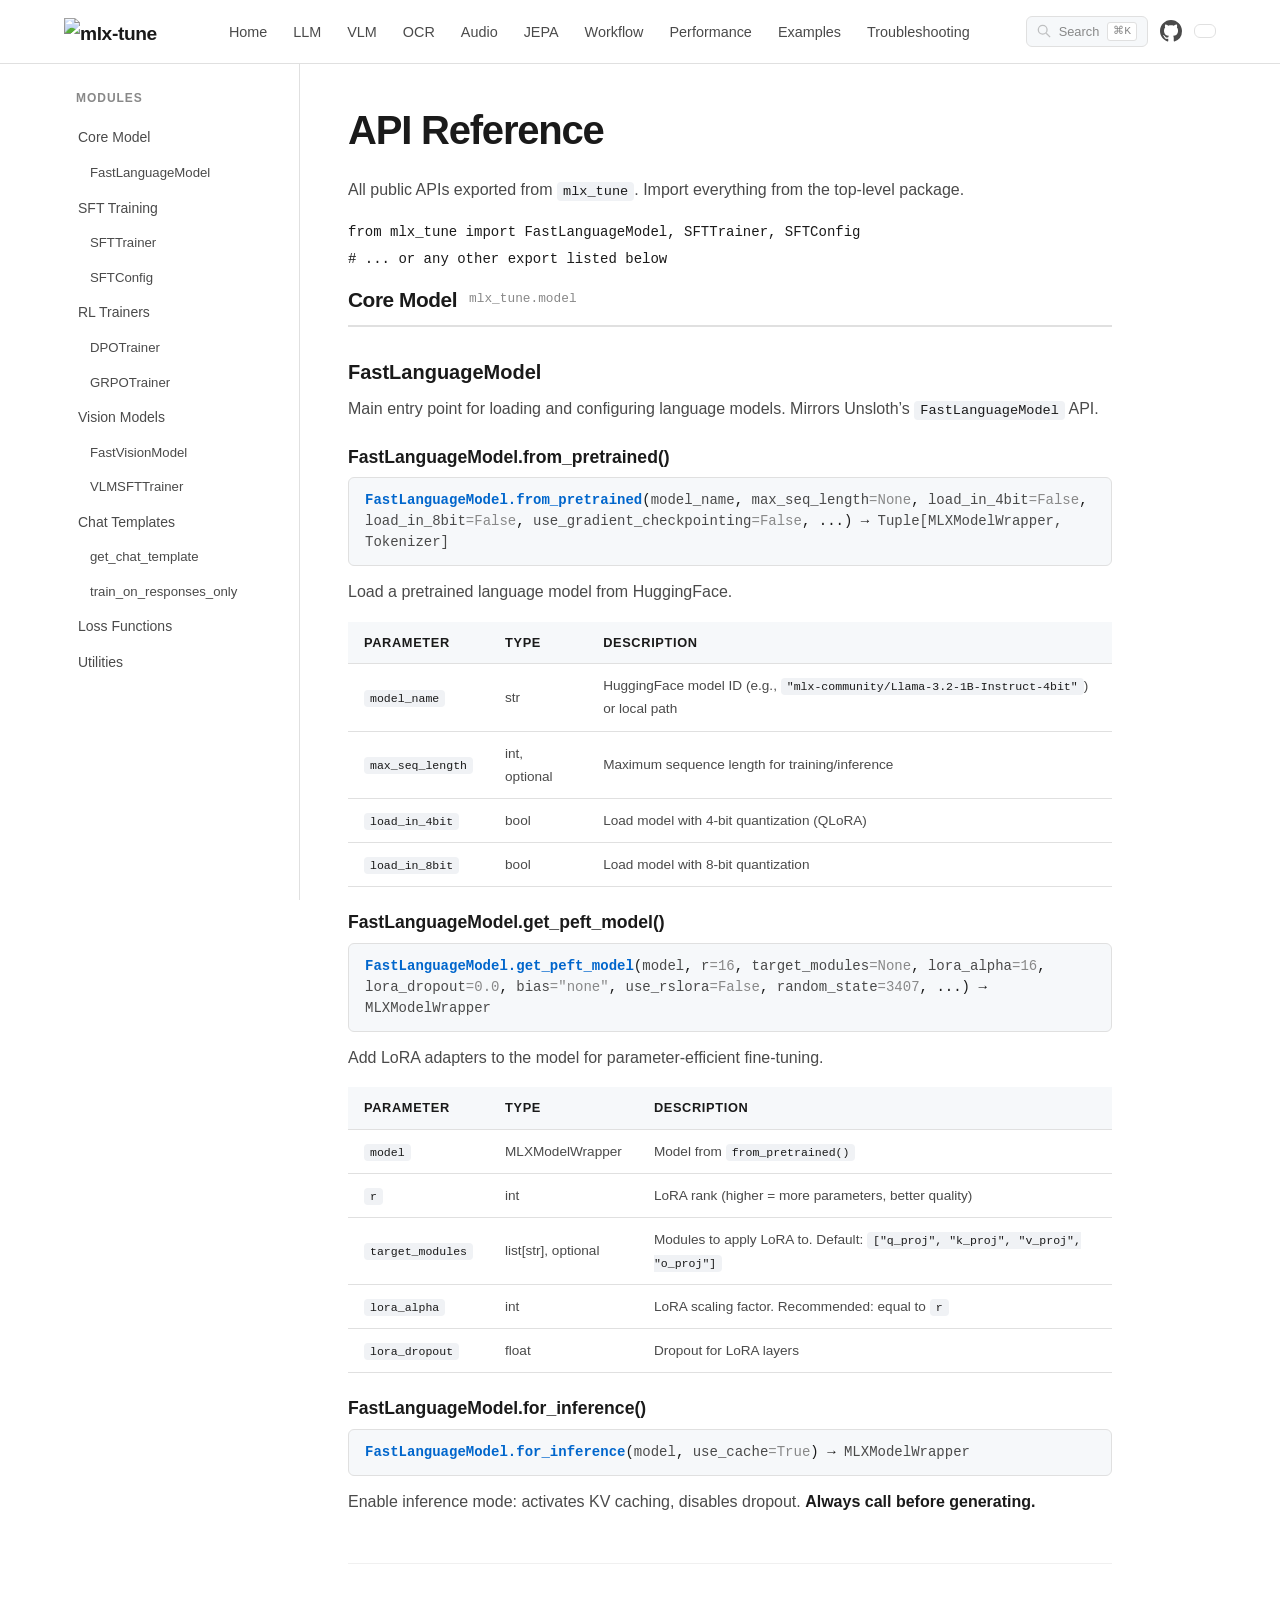
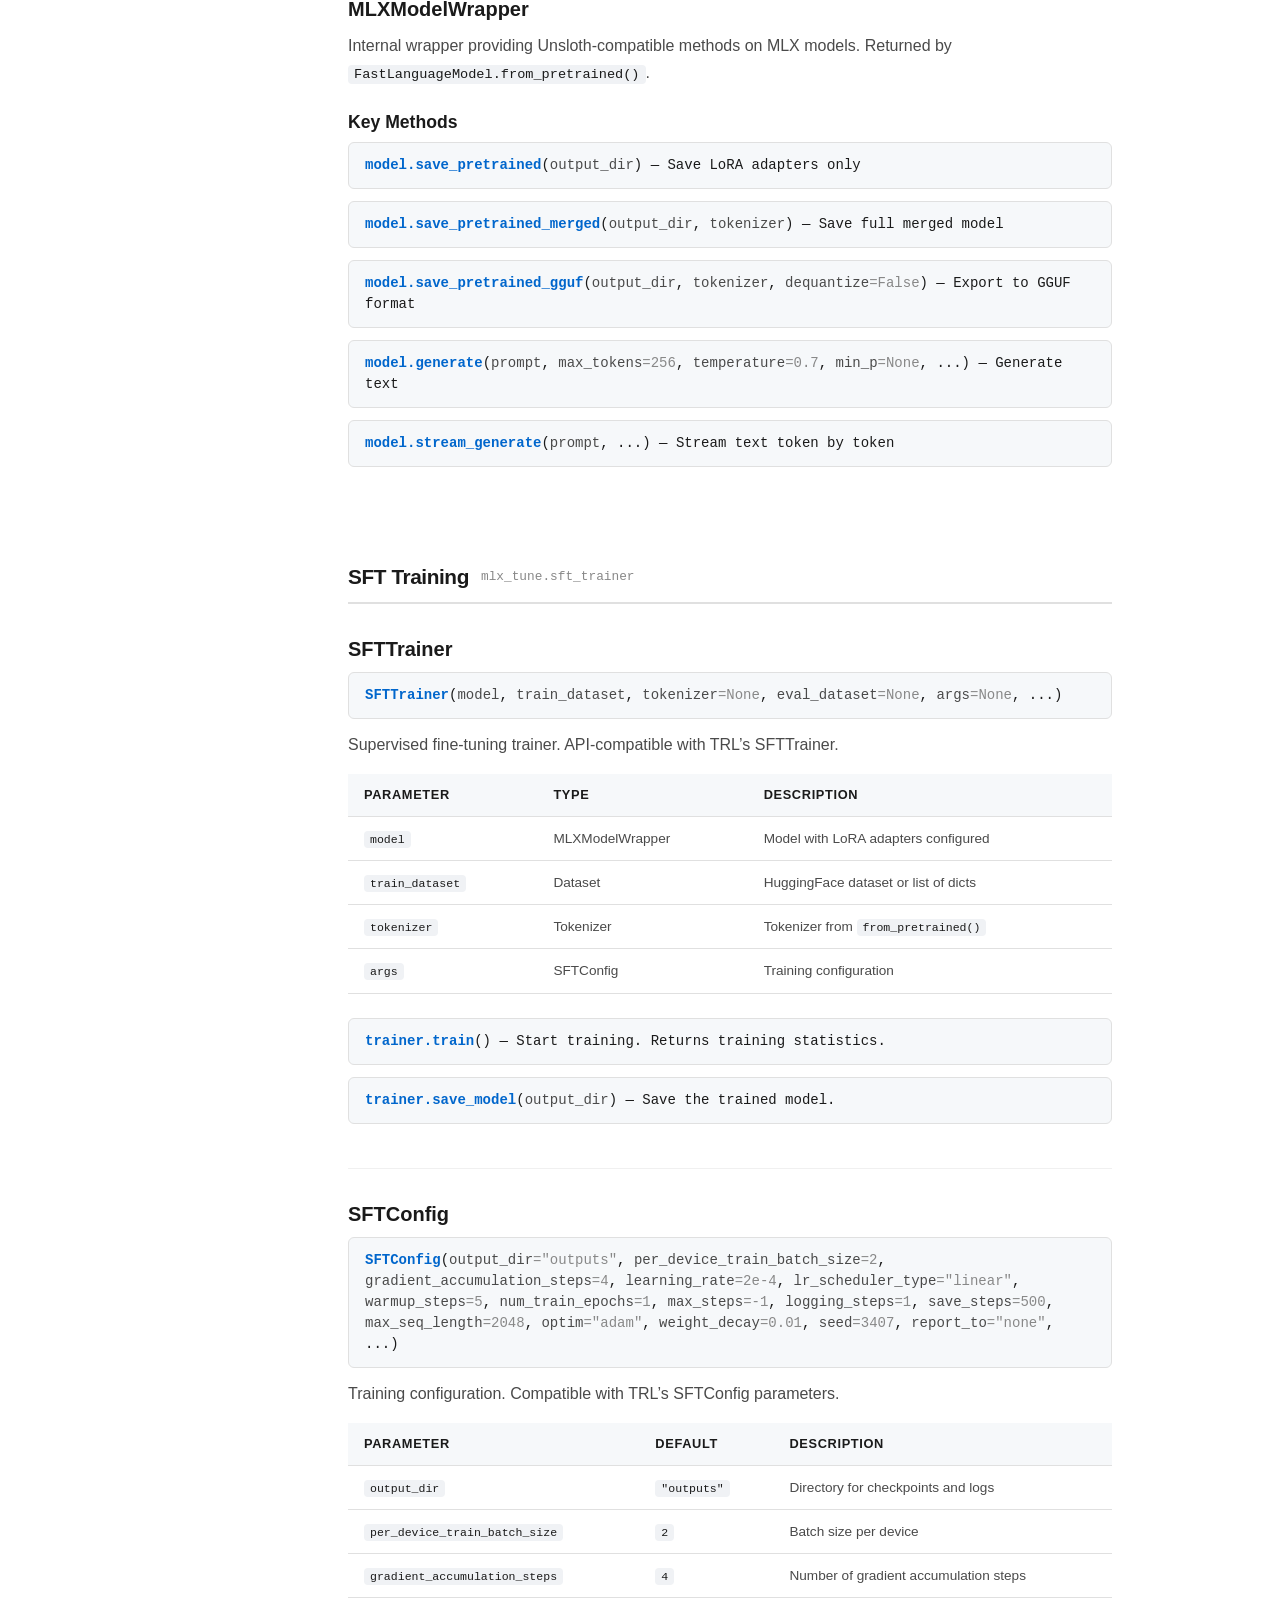
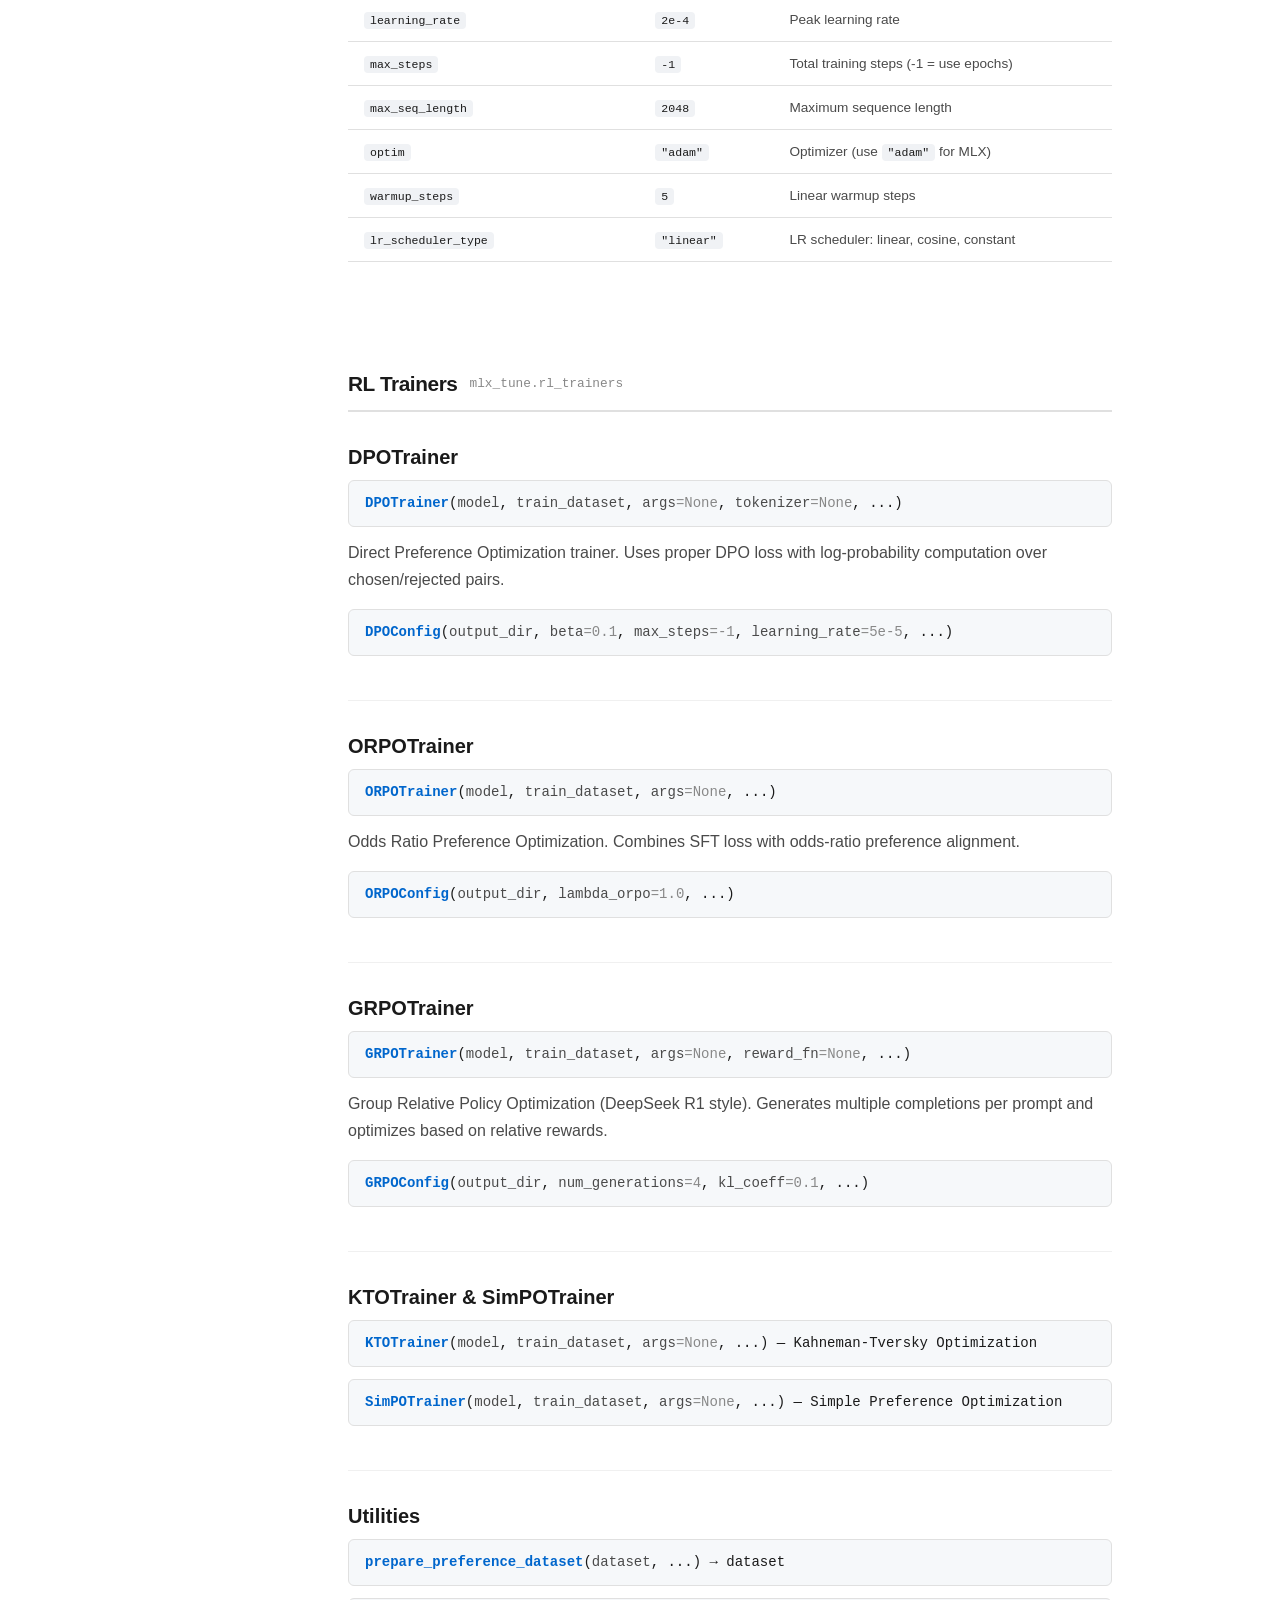
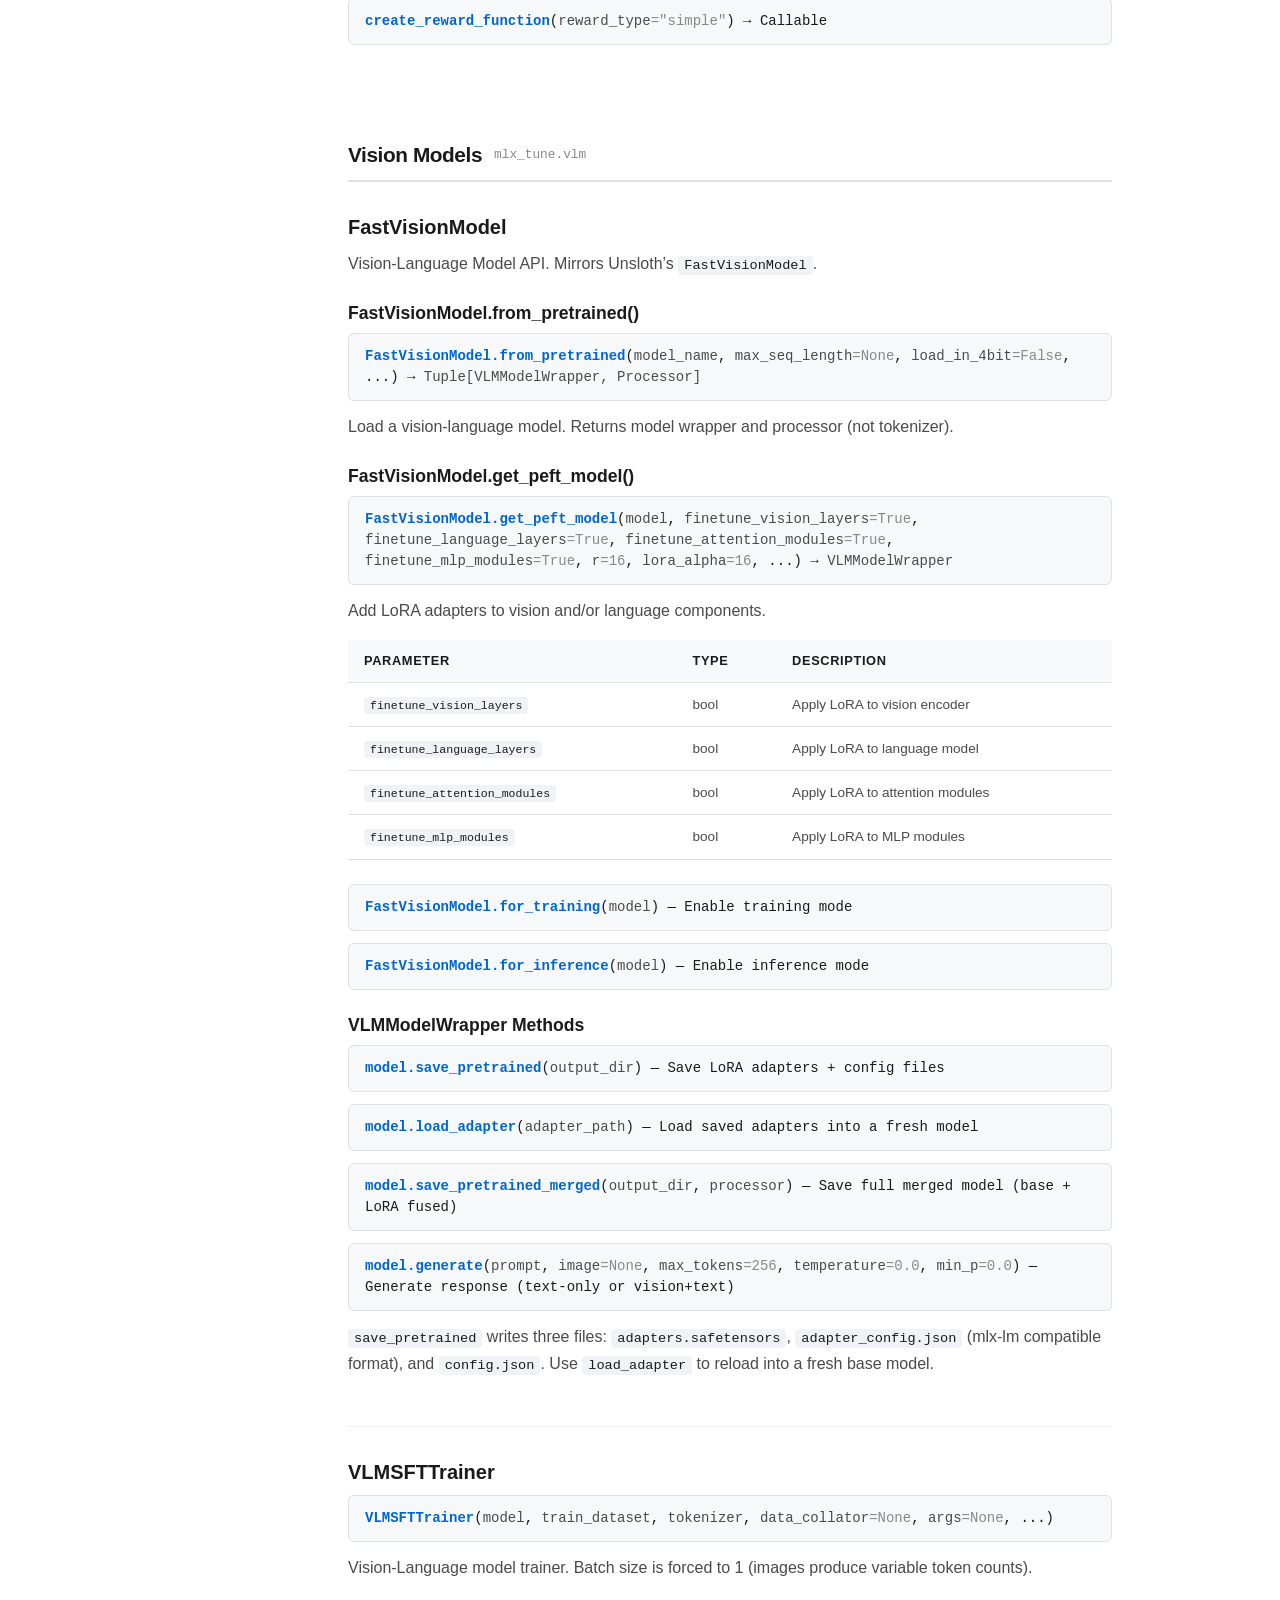
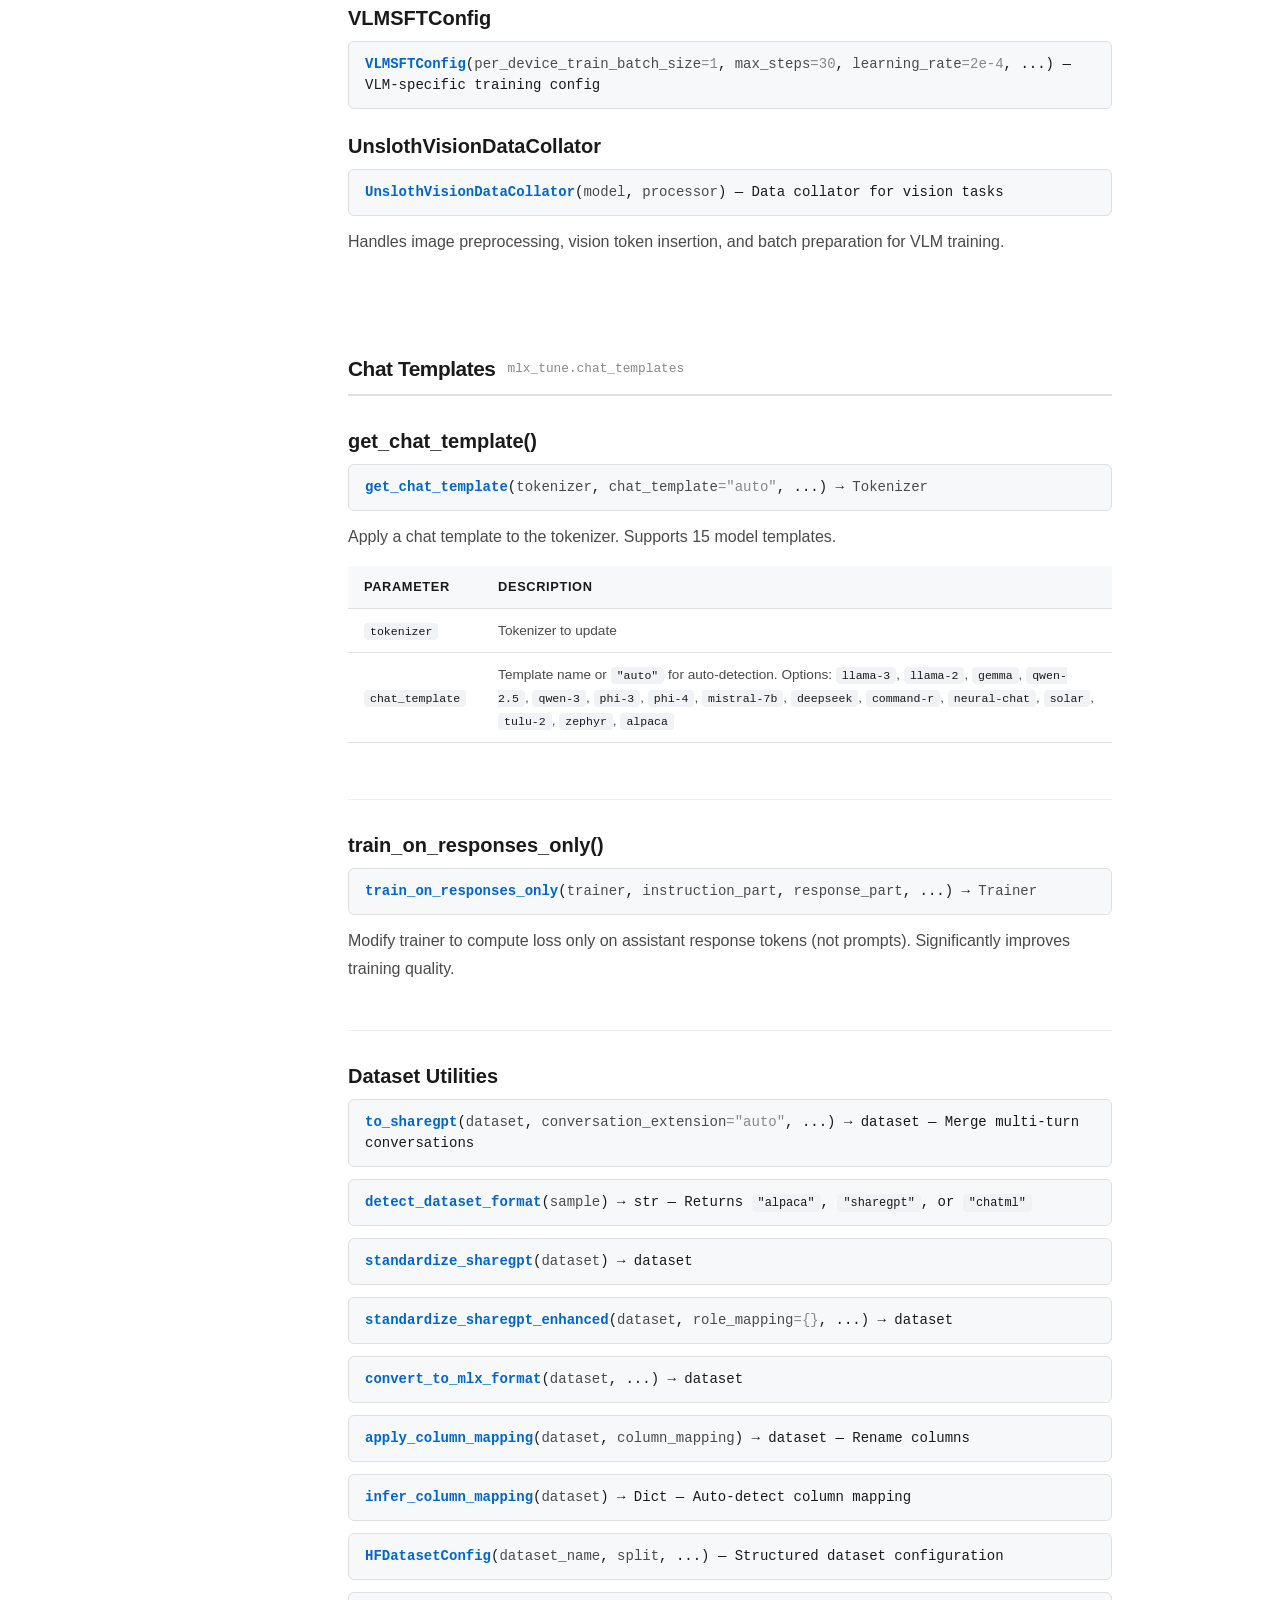
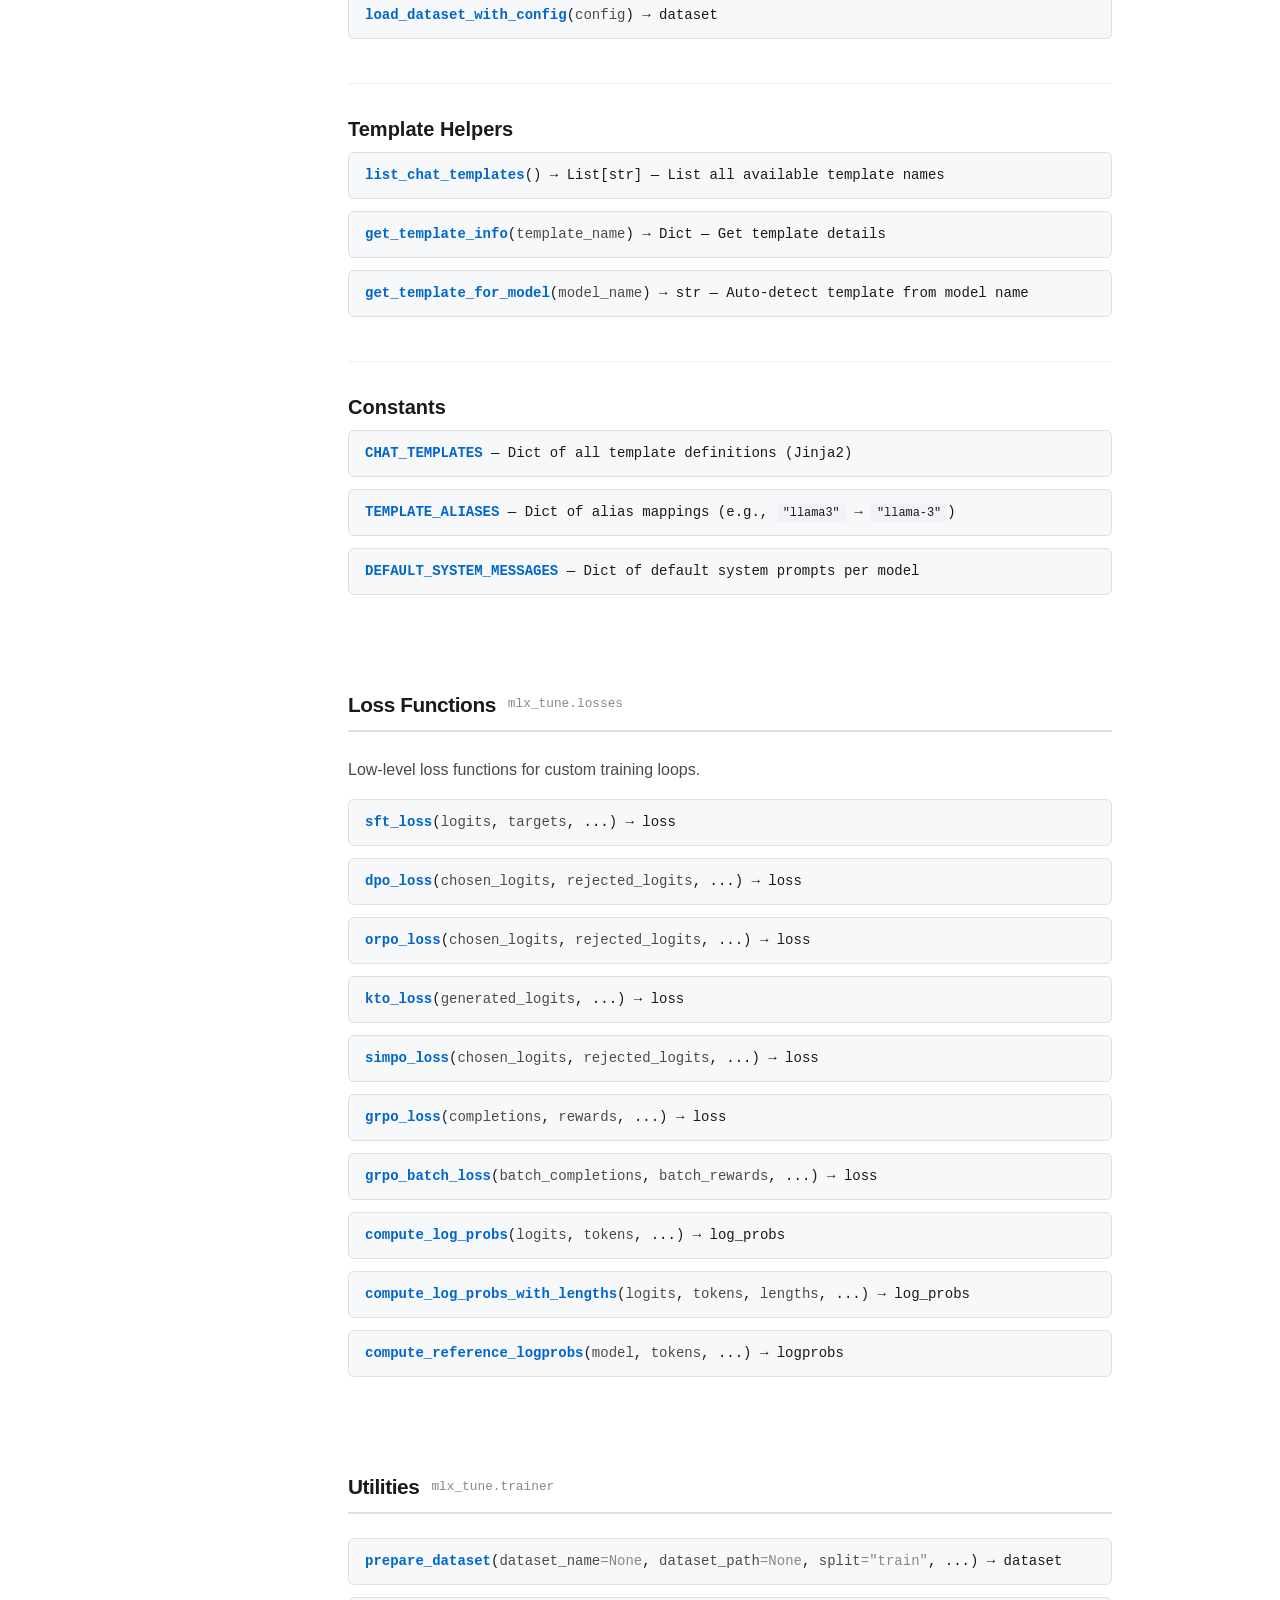
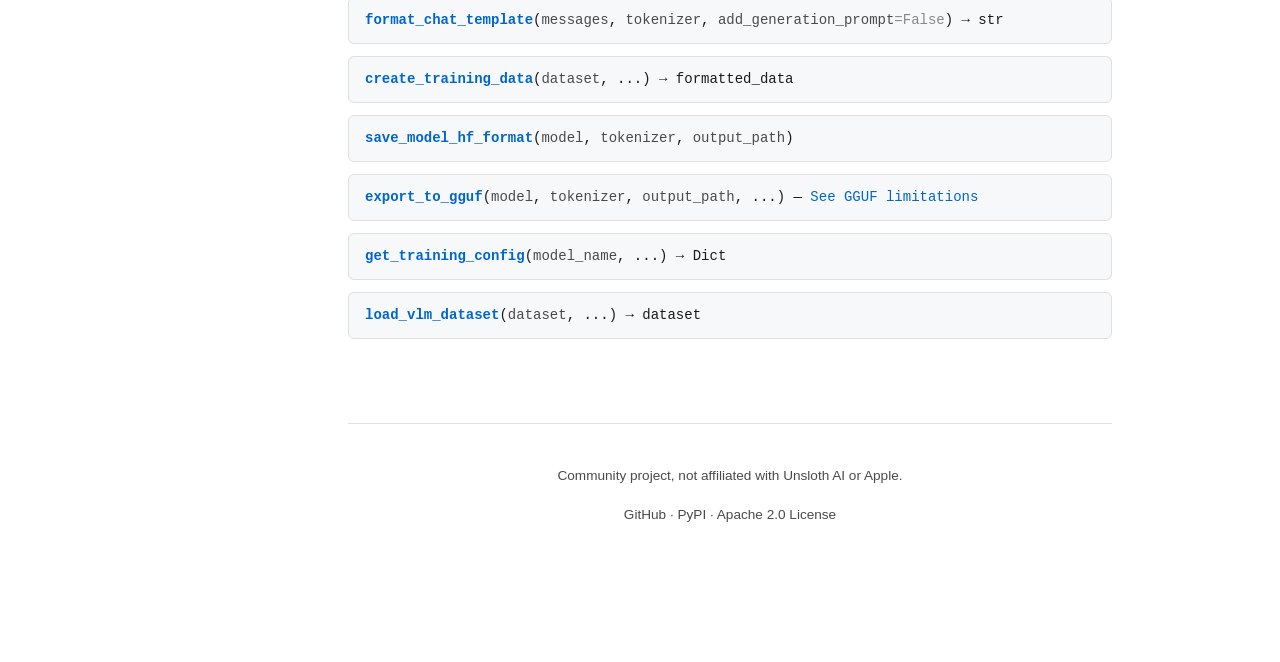
==== commit 9690fe1f: "v0.6.0 — JEPA comes to Apple Silicon" ====
--- a/docs/api.html
+++ b/docs/api.html
@@ -25,6 +25,7 @@
         <li><a href="vlm.html">VLM</a></li>
         <li><a href="ocr.html">OCR</a></li>
         <li><a href="audio.html">Audio</a></li>
+        <li><a href="jepa.html">JEPA</a></li>
         <li><a href="workflow.html">Workflow</a></li>
         <li><a href="performance.html">Performance</a></li>
         <li><a href="examples.html">Examples</a></li>
--- a/docs/assets/css/style.css
+++ b/docs/assets/css/style.css
@@ -0,0 +1,1327 @@
+/* ===== mlx-tune Documentation - Design System ===== */
+
+/* --- CSS Custom Properties (Theming) --- */
+:root {
+  --bg-primary: #ffffff;
+  --bg-secondary: #f6f8fa;
+  --bg-tertiary: #eef1f5;
+  --bg-nav: rgba(255, 255, 255, 0.85);
+  --text-primary: #1a1a1a;
+  --text-secondary: #4a4a4a;
+  --text-muted: #888888;
+  --accent: #0066cc;
+  --accent-hover: #0052a3;
+  --accent-subtle: rgba(0, 102, 204, 0.08);
+  --border: #e0e0e0;
+  --border-light: #f0f0f0;
+  --card-bg: #ffffff;
+  --card-shadow: 0 1px 3px rgba(0, 0, 0, 0.08), 0 1px 2px rgba(0, 0, 0, 0.06);
+  --card-shadow-hover: 0 4px 12px rgba(0, 0, 0, 0.1);
+  --code-bg: #f6f8fa;
+  --code-inline-bg: #f0f2f5;
+  --nav-height: 64px;
+  --sidebar-width: 260px;
+  --content-max-width: 860px;
+  --page-max-width: 1200px;
+  --font-body: 'Inter', -apple-system, BlinkMacSystemFont, 'Segoe UI', sans-serif;
+  --font-mono: 'SF Mono', 'Fira Code', 'Cascadia Code', 'Consolas', monospace;
+  --radius-sm: 6px;
+  --radius-md: 10px;
+  --radius-lg: 16px;
+  --transition: 0.2s ease;
+}
+
+[data-theme="dark"] {
+  --bg-primary: #0d1117;
+  --bg-secondary: #161b22;
+  --bg-tertiary: #1c2128;
+  --bg-nav: rgba(13, 17, 23, 0.85);
+  --text-primary: #e6edf3;
+  --text-secondary: #8b949e;
+  --text-muted: #6e7681;
+  --accent: #58a6ff;
+  --accent-hover: #79b8ff;
+  --accent-subtle: rgba(88, 166, 255, 0.08);
+  --border: #30363d;
+  --border-light: #21262d;
+  --card-bg: #161b22;
+  --card-shadow: 0 1px 3px rgba(0, 0, 0, 0.3);
+  --card-shadow-hover: 0 4px 12px rgba(0, 0, 0, 0.4);
+  --code-bg: #161b22;
+  --code-inline-bg: #1c2128;
+}
+
+/* --- Reset & Base --- */
+*, *::before, *::after {
+  margin: 0;
+  padding: 0;
+  box-sizing: border-box;
+}
+
+html {
+  scroll-behavior: smooth;
+  scroll-padding-top: calc(var(--nav-height) + 24px);
+}
+
+body {
+  font-family: var(--font-body);
+  font-size: 16px;
+  line-height: 1.7;
+  color: var(--text-primary);
+  background: var(--bg-primary);
+  -webkit-font-smoothing: antialiased;
+  -moz-osx-font-smoothing: grayscale;
+  transition: background var(--transition), color var(--transition);
+}
+
+/* --- Typography --- */
+h1, h2, h3, h4, h5, h6 {
+  font-weight: 700;
+  line-height: 1.3;
+  color: var(--text-primary);
+  margin-bottom: 0.5em;
+}
+
+h1 { font-size: 2.5rem; letter-spacing: -0.03em; }
+h2 { font-size: 1.75rem; letter-spacing: -0.02em; margin-top: 2.5rem; }
+h3 { font-size: 1.25rem; margin-top: 2rem; }
+h4 { font-size: 1.1rem; margin-top: 1.5rem; }
+
+p { margin-bottom: 1rem; color: var(--text-secondary); }
+
+a {
+  color: var(--accent);
+  text-decoration: none;
+  transition: color var(--transition);
+}
+a:hover { color: var(--accent-hover); text-decoration: underline; }
+
+strong { color: var(--text-primary); }
+
+/* --- Navigation --- */
+.top-nav {
+  position: fixed;
+  top: 0;
+  left: 0;
+  right: 0;
+  height: var(--nav-height);
+  background: var(--bg-nav);
+  backdrop-filter: blur(12px);
+  -webkit-backdrop-filter: blur(12px);
+  border-bottom: 1px solid var(--border);
+  z-index: 100;
+  transition: background var(--transition), border-color var(--transition);
+}
+
+.nav-inner {
+  max-width: var(--page-max-width);
+  margin: 0 auto;
+  padding: 0 24px;
+  height: 100%;
+  display: flex;
+  align-items: center;
+  justify-content: space-between;
+}
+
+.nav-logo {
+  display: flex;
+  align-items: center;
+  gap: 10px;
+  margin-right: 16px;
+  flex-shrink: 0;
+  text-decoration: none;
+  font-weight: 800;
+  font-size: 1.2rem;
+  color: var(--text-primary);
+  letter-spacing: -0.02em;
+}
+.nav-logo:hover { text-decoration: none; color: var(--text-primary); }
+.nav-logo img {
+  height: 28px;
+  width: auto;
+}
+
+.nav-links {
+  display: flex;
+  align-items: center;
+  gap: 4px;
+  list-style: none;
+}
+
+.nav-links a {
+  padding: 6px 11px;
+  border-radius: var(--radius-sm);
+  font-size: 0.9rem;
+  font-weight: 500;
+  white-space: nowrap;
+  color: var(--text-secondary);
+  transition: all var(--transition);
+}
+.nav-links a:hover {
+  color: var(--text-primary);
+  background: var(--accent-subtle);
+  text-decoration: none;
+}
+.nav-links a.active {
+  color: var(--accent);
+  background: var(--accent-subtle);
+}
+
+.nav-right {
+  display: flex;
+  align-items: center;
+  gap: 12px;
+}
+
+.theme-toggle {
+  background: none;
+  border: 1px solid var(--border);
+  border-radius: var(--radius-sm);
+  padding: 6px 10px;
+  cursor: pointer;
+  color: var(--text-secondary);
+  font-size: 1rem;
+  transition: all var(--transition);
+  display: flex;
+  align-items: center;
+}
+.theme-toggle:hover {
+  color: var(--text-primary);
+  border-color: var(--text-muted);
+}
+
+.github-link {
+  display: flex;
+  align-items: center;
+  color: var(--text-secondary);
+  transition: color var(--transition);
+}
+.github-link:hover { color: var(--text-primary); text-decoration: none; }
+.github-link svg { width: 22px; height: 22px; fill: currentColor; }
+
+.mobile-toggle {
+  display: none;
+  background: none;
+  border: none;
+  color: var(--text-primary);
+  font-size: 1.5rem;
+  cursor: pointer;
+  padding: 4px;
+}
+
+/* --- Page Layout --- */
+.page-wrapper {
+  display: flex;
+  max-width: var(--page-max-width);
+  margin: 0 auto;
+  padding-top: var(--nav-height);
+  min-height: 100vh;
+}
+
+.sidebar {
+  position: fixed;
+  top: var(--nav-height);
+  left: max(0px, calc((100vw - var(--page-max-width)) / 2));
+  width: var(--sidebar-width);
+  height: calc(100vh - var(--nav-height));
+  padding: 24px 16px 24px 24px;
+  overflow-y: auto;
+  border-right: 1px solid var(--border);
+  background: var(--bg-primary);
+  transition: background var(--transition), border-color var(--transition);
+}
+
+.sidebar-title {
+  font-size: 0.75rem;
+  font-weight: 700;
+  text-transform: uppercase;
+  letter-spacing: 0.08em;
+  color: var(--text-muted);
+  margin-bottom: 12px;
+  padding-left: 12px;
+}
+
+.sidebar-nav {
+  list-style: none;
+}
+
+.sidebar-nav a {
+  display: block;
+  padding: 6px 12px;
+  font-size: 0.875rem;
+  color: var(--text-secondary);
+  border-radius: var(--radius-sm);
+  border-left: 2px solid transparent;
+  transition: all var(--transition);
+}
+.sidebar-nav a:hover {
+  color: var(--text-primary);
+  background: var(--accent-subtle);
+  text-decoration: none;
+}
+.sidebar-nav a.active {
+  color: var(--accent);
+  border-left-color: var(--accent);
+  background: var(--accent-subtle);
+}
+
+.sidebar-nav .sub-item a {
+  padding-left: 24px;
+  font-size: 0.825rem;
+}
+
+.content {
+  flex: 1;
+  min-width: 0;
+  max-width: var(--content-max-width);
+  margin-left: var(--sidebar-width);
+  padding: 40px 48px 80px;
+}
+
+/* No sidebar layout (home page) */
+.content.full-width {
+  margin-left: 0;
+  max-width: 100%;
+  padding: 0;
+}
+
+/* --- Hero Section --- */
+.hero {
+  text-align: center;
+  padding: 80px 24px 60px;
+  max-width: 800px;
+  margin: 0 auto;
+}
+
+.hero-logo {
+  width: 280px;
+  max-width: 80%;
+  margin-bottom: 24px;
+}
+
+.hero-tagline {
+  font-size: 1.5rem;
+  font-weight: 600;
+  color: var(--text-primary);
+  margin-bottom: 8px;
+  letter-spacing: -0.02em;
+}
+
+.hero-subtitle {
+  font-size: 1.1rem;
+  color: var(--text-secondary);
+  margin-bottom: 32px;
+  max-width: 600px;
+  margin-left: auto;
+  margin-right: auto;
+}
+
+.hero-install {
+  display: inline-flex;
+  align-items: center;
+  gap: 12px;
+  background: var(--bg-tertiary);
+  border: 1px solid var(--border);
+  border-radius: var(--radius-md);
+  padding: 12px 20px;
+  font-family: var(--font-mono);
+  font-size: 0.95rem;
+  color: var(--text-primary);
+  margin-bottom: 32px;
+  cursor: pointer;
+  transition: all var(--transition);
+  position: relative;
+}
+.hero-install:hover {
+  border-color: var(--accent);
+}
+.hero-install .copy-icon {
+  color: var(--text-muted);
+  transition: color var(--transition);
+}
+.hero-install:hover .copy-icon {
+  color: var(--accent);
+}
+.hero-install .copied-tooltip {
+  position: absolute;
+  top: -32px;
+  left: 50%;
+  transform: translateX(-50%);
+  background: var(--text-primary);
+  color: var(--bg-primary);
+  padding: 4px 10px;
+  border-radius: var(--radius-sm);
+  font-size: 0.75rem;
+  font-family: var(--font-body);
+  opacity: 0;
+  pointer-events: none;
+  transition: opacity 0.15s;
+}
+.hero-install .copied-tooltip.show {
+  opacity: 1;
+}
+
+.hero-buttons {
+  display: flex;
+  gap: 12px;
+  justify-content: center;
+  flex-wrap: wrap;
+}
+
+/* --- Buttons --- */
+.btn {
+  display: inline-flex;
+  align-items: center;
+  gap: 8px;
+  padding: 10px 24px;
+  border-radius: var(--radius-sm);
+  font-size: 0.95rem;
+  font-weight: 600;
+  text-decoration: none;
+  transition: all var(--transition);
+  cursor: pointer;
+  border: none;
+}
+.btn:hover { text-decoration: none; }
+
+.btn-primary {
+  background: var(--accent);
+  color: #fff;
+}
+.btn-primary:hover {
+  background: var(--accent-hover);
+  color: #fff;
+}
+
+.btn-secondary {
+  background: transparent;
+  color: var(--text-primary);
+  border: 1px solid var(--border);
+}
+.btn-secondary:hover {
+  border-color: var(--text-muted);
+  background: var(--accent-subtle);
+}
+
+/* --- Feature Cards --- */
+.features {
+  display: grid;
+  grid-template-columns: repeat(2, 1fr);
+  gap: 20px;
+  max-width: 800px;
+  margin: 0 auto;
+  padding: 0 24px 60px;
+}
+
+.feature-card {
+  background: var(--card-bg);
+  border: 1px solid var(--border);
+  border-radius: var(--radius-md);
+  padding: 24px;
+  transition: all var(--transition);
+}
+.feature-card:hover {
+  box-shadow: var(--card-shadow-hover);
+  border-color: var(--text-muted);
+}
+
+.feature-icon {
+  font-size: 1.5rem;
+  margin-bottom: 12px;
+}
+
+.feature-card h3 {
+  font-size: 1rem;
+  margin-top: 0;
+  margin-bottom: 8px;
+}
+
+.feature-card p {
+  font-size: 0.9rem;
+  margin-bottom: 0;
+  color: var(--text-secondary);
+}
+
+/* --- Sections --- */
+.section {
+  max-width: 800px;
+  margin: 0 auto;
+  padding: 40px 24px;
+}
+
+.section + .section {
+  border-top: 1px solid var(--border-light);
+}
+
+.section-label {
+  font-size: 0.75rem;
+  font-weight: 700;
+  text-transform: uppercase;
+  letter-spacing: 0.1em;
+  color: var(--accent);
+  margin-bottom: 8px;
+}
+
+/* --- Code Blocks --- */
+pre[class*="language-"] {
+  background: #1e1e2e !important;
+  border-radius: var(--radius-md);
+  padding: 20px 24px;
+  margin: 16px 0 24px;
+  overflow-x: auto;
+  font-size: 0.875rem;
+  line-height: 1.6;
+  border: 1px solid rgba(255, 255, 255, 0.06);
+}
+
+code[class*="language-"] {
+  font-family: var(--font-mono);
+  font-size: 0.875rem;
+}
+
+code:not([class*="language-"]) {
+  font-family: var(--font-mono);
+  font-size: 0.85em;
+  background: var(--code-inline-bg);
+  padding: 2px 6px;
+  border-radius: 4px;
+  color: var(--text-primary);
+}
+
+.code-block-wrapper {
+  position: relative;
+}
+
+.code-block-wrapper .copy-btn {
+  position: absolute;
+  top: 8px;
+  right: 8px;
+  background: rgba(255, 255, 255, 0.1);
+  border: none;
+  border-radius: 4px;
+  padding: 4px 8px;
+  color: rgba(255, 255, 255, 0.5);
+  cursor: pointer;
+  font-size: 0.75rem;
+  font-family: var(--font-body);
+  transition: all var(--transition);
+  opacity: 0;
+}
+.code-block-wrapper:hover .copy-btn { opacity: 1; }
+.code-block-wrapper .copy-btn:hover {
+  background: rgba(255, 255, 255, 0.2);
+  color: rgba(255, 255, 255, 0.8);
+}
+
+/* Side-by-side code comparison */
+.code-compare {
+  display: grid;
+  grid-template-columns: 1fr 1fr;
+  gap: 16px;
+  margin: 16px 0 24px;
+}
+
+.code-compare-panel {
+  min-width: 0;
+}
+
+.code-compare-label {
+  font-size: 0.75rem;
+  font-weight: 700;
+  text-transform: uppercase;
+  letter-spacing: 0.06em;
+  color: var(--text-muted);
+  margin-bottom: 8px;
+  padding-left: 4px;
+}
+
+.code-compare pre[class*="language-"] {
+  margin: 0;
+  font-size: 0.8rem;
+}
+
+/* --- Tables --- */
+table {
+  width: 100%;
+  border-collapse: collapse;
+  margin: 16px 0 24px;
+  font-size: 0.9rem;
+}
+
+th, td {
+  text-align: left;
+  padding: 10px 16px;
+  border-bottom: 1px solid var(--border);
+}
+
+th {
+  font-weight: 600;
+  color: var(--text-primary);
+  background: var(--bg-secondary);
+  font-size: 0.85rem;
+}
+
+td { color: var(--text-secondary); }
+
+tr:hover td { background: var(--accent-subtle); }
+
+/* --- Example Cards --- */
+.example-grid {
+  display: grid;
+  grid-template-columns: repeat(auto-fill, minmax(320px, 1fr));
+  gap: 16px;
+  margin: 16px 0;
+}
+
+.example-card {
+  background: var(--card-bg);
+  border: 1px solid var(--border);
+  border-radius: var(--radius-md);
+  padding: 20px;
+  transition: all var(--transition);
+}
+.example-card:hover {
+  box-shadow: var(--card-shadow-hover);
+}
+
+.example-card h4 {
+  margin-top: 0;
+  margin-bottom: 6px;
+  font-size: 0.95rem;
+}
+
+.example-card p {
+  font-size: 0.85rem;
+  margin-bottom: 12px;
+}
+
+.example-tags {
+  display: flex;
+  flex-wrap: wrap;
+  gap: 6px;
+  margin-bottom: 12px;
+}
+
+.example-tag {
+  font-size: 0.7rem;
+  font-weight: 600;
+  padding: 2px 8px;
+  border-radius: 20px;
+  background: var(--accent-subtle);
+  color: var(--accent);
+}
+
+.example-toggle {
+  background: none;
+  border: 1px solid var(--border);
+  border-radius: var(--radius-sm);
+  padding: 6px 14px;
+  font-size: 0.8rem;
+  font-weight: 500;
+  color: var(--text-secondary);
+  cursor: pointer;
+  transition: all var(--transition);
+  font-family: var(--font-body);
+}
+.example-toggle:hover {
+  border-color: var(--accent);
+  color: var(--accent);
+}
+
+.example-code {
+  display: none;
+  margin-top: 12px;
+}
+.example-code.open {
+  display: block;
+}
+
+/* --- API Reference --- */
+.api-module {
+  margin-bottom: 40px;
+}
+
+.api-module-header {
+  display: flex;
+  align-items: center;
+  gap: 12px;
+  padding: 12px 0;
+  border-bottom: 2px solid var(--border);
+  margin-bottom: 24px;
+  cursor: pointer;
+}
+
+.api-module-header h2 {
+  margin: 0;
+  font-size: 1.3rem;
+}
+
+.api-module-header .module-path {
+  font-family: var(--font-mono);
+  font-size: 0.8rem;
+  color: var(--text-muted);
+}
+
+.api-entry {
+  margin-bottom: 32px;
+  padding-bottom: 32px;
+  border-bottom: 1px solid var(--border-light);
+}
+.api-entry:last-child {
+  border-bottom: none;
+}
+
+.api-signature {
+  font-family: var(--font-mono);
+  font-size: 0.875rem;
+  background: var(--bg-secondary);
+  border: 1px solid var(--border);
+  border-radius: var(--radius-sm);
+  padding: 12px 16px;
+  margin-bottom: 12px;
+  overflow-x: auto;
+  line-height: 1.5;
+}
+
+.api-signature .api-name {
+  font-weight: 700;
+  color: var(--accent);
+}
+
+.api-signature .api-param {
+  color: var(--text-secondary);
+}
+
+.api-signature .api-default {
+  color: var(--text-muted);
+}
+
+.api-decorator {
+  display: block;
+  color: var(--text-muted);
+  font-size: 0.8rem;
+  margin-bottom: 4px;
+}
+
+.api-description {
+  margin-bottom: 12px;
+}
+
+.api-params {
+  font-size: 0.85rem;
+}
+
+.api-params th {
+  font-size: 0.8rem;
+  text-transform: uppercase;
+  letter-spacing: 0.05em;
+}
+
+.api-example {
+  margin-top: 12px;
+}
+
+.api-example-label {
+  font-size: 0.75rem;
+  font-weight: 700;
+  text-transform: uppercase;
+  letter-spacing: 0.06em;
+  color: var(--text-muted);
+  margin-bottom: 4px;
+}
+
+/* --- Collapsible Sections --- */
+.collapsible-header {
+  display: flex;
+  align-items: center;
+  gap: 8px;
+  cursor: pointer;
+  user-select: none;
+}
+
+.collapsible-header .chevron {
+  transition: transform var(--transition);
+  font-size: 0.8rem;
+  color: var(--text-muted);
+}
+
+.collapsible-header.open .chevron {
+  transform: rotate(90deg);
+}
+
+.collapsible-content {
+  display: none;
+}
+.collapsible-content.open {
+  display: block;
+}
+
+/* --- Footer --- */
+.footer {
+  text-align: center;
+  padding: 40px 24px;
+  border-top: 1px solid var(--border);
+  color: var(--text-muted);
+  font-size: 0.85rem;
+}
+
+.footer a {
+  color: var(--text-secondary);
+}
+.footer a:hover {
+  color: var(--accent);
+}
+
+/* --- Utility Classes --- */
+.container {
+  max-width: var(--page-max-width);
+  margin: 0 auto;
+  padding: 0 24px;
+}
+
+.text-center { text-align: center; }
+.text-muted { color: var(--text-muted); }
+.mt-1 { margin-top: 8px; }
+.mt-2 { margin-top: 16px; }
+.mt-3 { margin-top: 24px; }
+.mb-1 { margin-bottom: 8px; }
+.mb-2 { margin-bottom: 16px; }
+.mb-3 { margin-bottom: 24px; }
+
+/* --- Callout / Note --- */
+.callout {
+  background: var(--accent-subtle);
+  border-left: 3px solid var(--accent);
+  border-radius: 0 var(--radius-sm) var(--radius-sm) 0;
+  padding: 16px 20px;
+  margin: 16px 0;
+  font-size: 0.9rem;
+}
+
+.callout p { margin-bottom: 0; }
+
+.callout-title {
+  font-weight: 700;
+  color: var(--accent);
+  font-size: 0.85rem;
+  margin-bottom: 4px;
+}
+
+/* --- Workflow Steps --- */
+.workflow-steps {
+  display: flex;
+  gap: 20px;
+  margin: 24px 0;
+}
+
+.workflow-step {
+  flex: 1;
+  text-align: center;
+  padding: 24px 16px;
+  background: var(--card-bg);
+  border: 1px solid var(--border);
+  border-radius: var(--radius-md);
+  position: relative;
+}
+
+.workflow-step-number {
+  display: inline-flex;
+  align-items: center;
+  justify-content: center;
+  width: 32px;
+  height: 32px;
+  background: var(--accent);
+  color: #fff;
+  font-weight: 700;
+  font-size: 0.85rem;
+  border-radius: 50%;
+  margin-bottom: 12px;
+}
+
+.workflow-step h4 {
+  margin-top: 0;
+  font-size: 0.95rem;
+}
+
+.workflow-step p {
+  font-size: 0.85rem;
+  margin-bottom: 0;
+}
+
+.workflow-arrow {
+  display: flex;
+  align-items: center;
+  color: var(--text-muted);
+  font-size: 1.5rem;
+  flex-shrink: 0;
+}
+
+/* --- Diff Viewer --- */
+.diff-viewer {
+  border: 1px solid var(--border);
+  border-radius: var(--radius-md);
+  overflow: hidden;
+  margin: 16px 0 24px;
+  font-family: var(--font-mono);
+  font-size: 0.825rem;
+  line-height: 1.7;
+}
+
+.diff-header {
+  display: flex;
+  align-items: center;
+  gap: 12px;
+  padding: 10px 16px;
+  background: var(--bg-secondary);
+  border-bottom: 1px solid var(--border);
+  font-family: var(--font-body);
+  font-size: 0.8rem;
+  font-weight: 600;
+  color: var(--text-secondary);
+}
+
+.diff-header .diff-file {
+  color: var(--text-primary);
+}
+
+.diff-body {
+  background: #1e1e2e;
+  padding: 0;
+  overflow-x: auto;
+}
+
+.diff-line {
+  display: flex;
+  padding: 0 16px;
+  min-height: 1.7em;
+  white-space: pre;
+}
+
+.diff-line-num {
+  width: 36px;
+  flex-shrink: 0;
+  text-align: right;
+  padding-right: 12px;
+  color: rgba(255, 255, 255, 0.25);
+  user-select: none;
+}
+
+.diff-line-content {
+  flex: 1;
+  color: rgba(255, 255, 255, 0.75);
+}
+
+.diff-line.diff-remove {
+  background: rgba(248, 81, 73, 0.15);
+}
+.diff-line.diff-remove .diff-line-content {
+  color: #ffa198;
+}
+.diff-line.diff-remove .diff-line-content::before {
+  content: '- ';
+  color: #f85149;
+  font-weight: 700;
+}
+
+.diff-line.diff-add {
+  background: rgba(63, 185, 80, 0.15);
+}
+.diff-line.diff-add .diff-line-content {
+  color: #7ee787;
+}
+.diff-line.diff-add .diff-line-content::before {
+  content: '+ ';
+  color: #3fb950;
+  font-weight: 700;
+}
+
+.diff-line.diff-context .diff-line-content::before {
+  content: '  ';
+}
+
+.diff-separator {
+  padding: 4px 16px;
+  background: rgba(88, 166, 255, 0.08);
+  color: rgba(255, 255, 255, 0.4);
+  font-size: 0.75rem;
+  border-top: 1px solid rgba(255, 255, 255, 0.06);
+  border-bottom: 1px solid rgba(255, 255, 255, 0.06);
+}
+
+/* --- Responsive --- */
+@media (max-width: 1024px) {
+  .sidebar {
+    left: 0;
+  }
+
+  /* Collapse the top nav into the hamburger before 10 links overflow */
+  .nav-links { display: none; }
+  .mobile-toggle { display: block; }
+
+  .nav-links.mobile-open {
+    display: flex;
+    flex-direction: column;
+    position: absolute;
+    top: var(--nav-height);
+    left: 0;
+    right: 0;
+    background: var(--bg-primary);
+    border-bottom: 1px solid var(--border);
+    padding: 12px 24px;
+    gap: 4px;
+  }
+}
+
+@media (max-width: 768px) {
+  h1 { font-size: 1.8rem; }
+  h2 { font-size: 1.4rem; }
+
+  .sidebar {
+    display: none;
+    position: fixed;
+    top: var(--nav-height);
+    left: 0;
+    width: 100%;
+    height: auto;
+    max-height: 60vh;
+    border-right: none;
+    border-bottom: 1px solid var(--border);
+    z-index: 50;
+    padding: 16px;
+  }
+  .sidebar.mobile-open {
+    display: block;
+  }
+
+  .content {
+    margin-left: 0;
+    padding: 24px 16px 60px;
+  }
+
+  .features {
+    grid-template-columns: 1fr;
+    padding: 0 16px 40px;
+  }
+
+  .hero {
+    padding: 40px 16px;
+  }
+
+  .hero-tagline { font-size: 1.2rem; }
+  .hero-subtitle { font-size: 1rem; }
+
+  .code-compare {
+    grid-template-columns: 1fr;
+  }
+
+  .workflow-steps {
+    flex-direction: column;
+  }
+
+  .workflow-arrow {
+    transform: rotate(90deg);
+    justify-content: center;
+  }
+
+  .example-grid {
+    grid-template-columns: 1fr;
+  }
+
+  table {
+    font-size: 0.8rem;
+  }
+
+  th, td {
+    padding: 8px 10px;
+  }
+}
+
+@media (max-width: 480px) {
+  .hero-install {
+    font-size: 0.8rem;
+    padding: 10px 14px;
+  }
+
+  .hero-buttons {
+    flex-direction: column;
+    align-items: center;
+  }
+}
+
+/* ===== Search Modal (Cmd+K) ===== */
+
+.search-trigger {
+  display: inline-flex;
+  align-items: center;
+  gap: 8px;
+  padding: 5px 10px;
+  border: 1px solid var(--border);
+  border-radius: var(--radius-sm);
+  background: var(--bg-secondary);
+  color: var(--text-muted);
+  font-size: 0.8rem;
+  font-family: var(--font-body);
+  cursor: pointer;
+  transition: all var(--transition);
+  white-space: nowrap;
+}
+.search-trigger:hover {
+  border-color: var(--text-muted);
+  color: var(--text-secondary);
+}
+.search-trigger svg {
+  width: 14px;
+  height: 14px;
+  opacity: 0.5;
+}
+.search-trigger kbd {
+  font-family: var(--font-mono);
+  font-size: 0.7rem;
+  padding: 1px 5px;
+  border: 1px solid var(--border);
+  border-radius: 3px;
+  background: var(--bg-primary);
+  color: var(--text-muted);
+  line-height: 1.4;
+}
+
+.search-overlay {
+  position: fixed;
+  inset: 0;
+  background: rgba(0, 0, 0, 0.5);
+  backdrop-filter: blur(4px);
+  -webkit-backdrop-filter: blur(4px);
+  z-index: 1000;
+  display: none;
+  align-items: flex-start;
+  justify-content: center;
+  padding-top: min(20vh, 140px);
+}
+.search-overlay.open {
+  display: flex;
+}
+
+[data-theme="dark"] .search-overlay {
+  background: rgba(0, 0, 0, 0.65);
+}
+
+.search-modal {
+  width: 100%;
+  max-width: 580px;
+  background: var(--bg-primary);
+  border: 1px solid var(--border);
+  border-radius: var(--radius-lg);
+  box-shadow: 0 20px 60px rgba(0, 0, 0, 0.2), 0 0 0 1px rgba(0, 0, 0, 0.05);
+  overflow: hidden;
+  animation: searchSlideIn 0.15s ease-out;
+}
+
+[data-theme="dark"] .search-modal {
+  box-shadow: 0 20px 60px rgba(0, 0, 0, 0.5), 0 0 0 1px rgba(255, 255, 255, 0.06);
+}
+
+@keyframes searchSlideIn {
+  from { opacity: 0; transform: translateY(-8px) scale(0.98); }
+  to   { opacity: 1; transform: translateY(0) scale(1); }
+}
+
+.search-input-wrap {
+  display: flex;
+  align-items: center;
+  gap: 10px;
+  padding: 14px 18px;
+  border-bottom: 1px solid var(--border);
+}
+
+.search-input-wrap svg {
+  width: 18px;
+  height: 18px;
+  flex-shrink: 0;
+  color: var(--text-muted);
+}
+
+.search-input {
+  flex: 1;
+  border: none;
+  outline: none;
+  background: none;
+  font-family: var(--font-body);
+  font-size: 1rem;
+  color: var(--text-primary);
+}
+.search-input::placeholder {
+  color: var(--text-muted);
+}
+
+.search-esc {
+  font-family: var(--font-mono);
+  font-size: 0.7rem;
+  padding: 2px 6px;
+  border: 1px solid var(--border);
+  border-radius: 3px;
+  color: var(--text-muted);
+  flex-shrink: 0;
+}
+
+.search-results {
+  max-height: 360px;
+  overflow-y: auto;
+  padding: 6px;
+}
+
+.search-results::-webkit-scrollbar { width: 6px; }
+.search-results::-webkit-scrollbar-track { background: transparent; }
+.search-results::-webkit-scrollbar-thumb { background: var(--border); border-radius: 3px; }
+
+.search-result {
+  display: flex;
+  align-items: center;
+  gap: 12px;
+  padding: 10px 14px;
+  border-radius: var(--radius-sm);
+  cursor: pointer;
+  text-decoration: none;
+  transition: background 0.1s;
+}
+.search-result:hover,
+.search-result.active {
+  background: var(--accent-subtle);
+  text-decoration: none;
+}
+
+.search-result-icon {
+  width: 32px;
+  height: 32px;
+  display: flex;
+  align-items: center;
+  justify-content: center;
+  border-radius: var(--radius-sm);
+  background: var(--bg-tertiary);
+  font-size: 0.85rem;
+  flex-shrink: 0;
+}
+
+.search-result-text {
+  min-width: 0;
+}
+
+.search-result-title {
+  font-size: 0.9rem;
+  font-weight: 600;
+  color: var(--text-primary);
+  white-space: nowrap;
+  overflow: hidden;
+  text-overflow: ellipsis;
+}
+
+.search-result-title mark {
+  background: rgba(255, 213, 0, 0.3);
+  color: inherit;
+  border-radius: 2px;
+  padding: 0 1px;
+}
+[data-theme="dark"] .search-result-title mark {
+  background: rgba(255, 213, 0, 0.2);
+}
+
+.search-result-section {
+  font-size: 0.78rem;
+  color: var(--text-muted);
+  white-space: nowrap;
+  overflow: hidden;
+  text-overflow: ellipsis;
+}
+
+.search-result-badge {
+  font-size: 0.65rem;
+  font-weight: 600;
+  padding: 2px 7px;
+  border-radius: 10px;
+  background: var(--accent-subtle);
+  color: var(--accent);
+  flex-shrink: 0;
+  margin-left: auto;
+}
+
+.search-empty {
+  padding: 32px 18px;
+  text-align: center;
+  color: var(--text-muted);
+  font-size: 0.9rem;
+}
+.search-empty-icon {
+  font-size: 1.8rem;
+  margin-bottom: 8px;
+  opacity: 0.4;
+}
+
+.search-footer {
+  display: flex;
+  align-items: center;
+  gap: 16px;
+  padding: 10px 18px;
+  border-top: 1px solid var(--border);
+  font-size: 0.72rem;
+  color: var(--text-muted);
+}
+
+.search-footer kbd {
+  font-family: var(--font-mono);
+  font-size: 0.65rem;
+  padding: 1px 5px;
+  border: 1px solid var(--border);
+  border-radius: 3px;
+  background: var(--bg-secondary);
+  min-width: 20px;
+  text-align: center;
+}
+
+.search-footer-item {
+  display: inline-flex;
+  align-items: center;
+  gap: 4px;
+}
+
+/* --- Back to Top Button --- */
+.back-to-top {
+  position: fixed;
+  bottom: 28px;
+  right: 28px;
+  width: 40px;
+  height: 40px;
+  border-radius: 50%;
+  border: 1px solid var(--border);
+  background: var(--bg-primary);
+  color: var(--text-secondary);
+  display: flex;
+  align-items: center;
+  justify-content: center;
+  cursor: pointer;
+  opacity: 0;
+  pointer-events: none;
+  transition: all 0.25s ease;
+  box-shadow: 0 2px 8px rgba(0, 0, 0, 0.08);
+  z-index: 50;
+}
+.back-to-top.visible {
+  opacity: 1;
+  pointer-events: auto;
+}
+.back-to-top:hover {
+  border-color: var(--accent);
+  color: var(--accent);
+  transform: translateY(-2px);
+  box-shadow: 0 4px 12px rgba(0, 0, 0, 0.12);
+}
+.back-to-top svg {
+  width: 18px;
+  height: 18px;
+}
+
+@media (max-width: 768px) {
+  .search-trigger kbd { display: none; }
+  .search-overlay { padding-top: 12px; padding-left: 12px; padding-right: 12px; }
+  .search-modal { max-width: 100%; border-radius: var(--radius-md); }
+  .search-footer { display: none; }
+  .back-to-top { bottom: 16px; right: 16px; }
+}
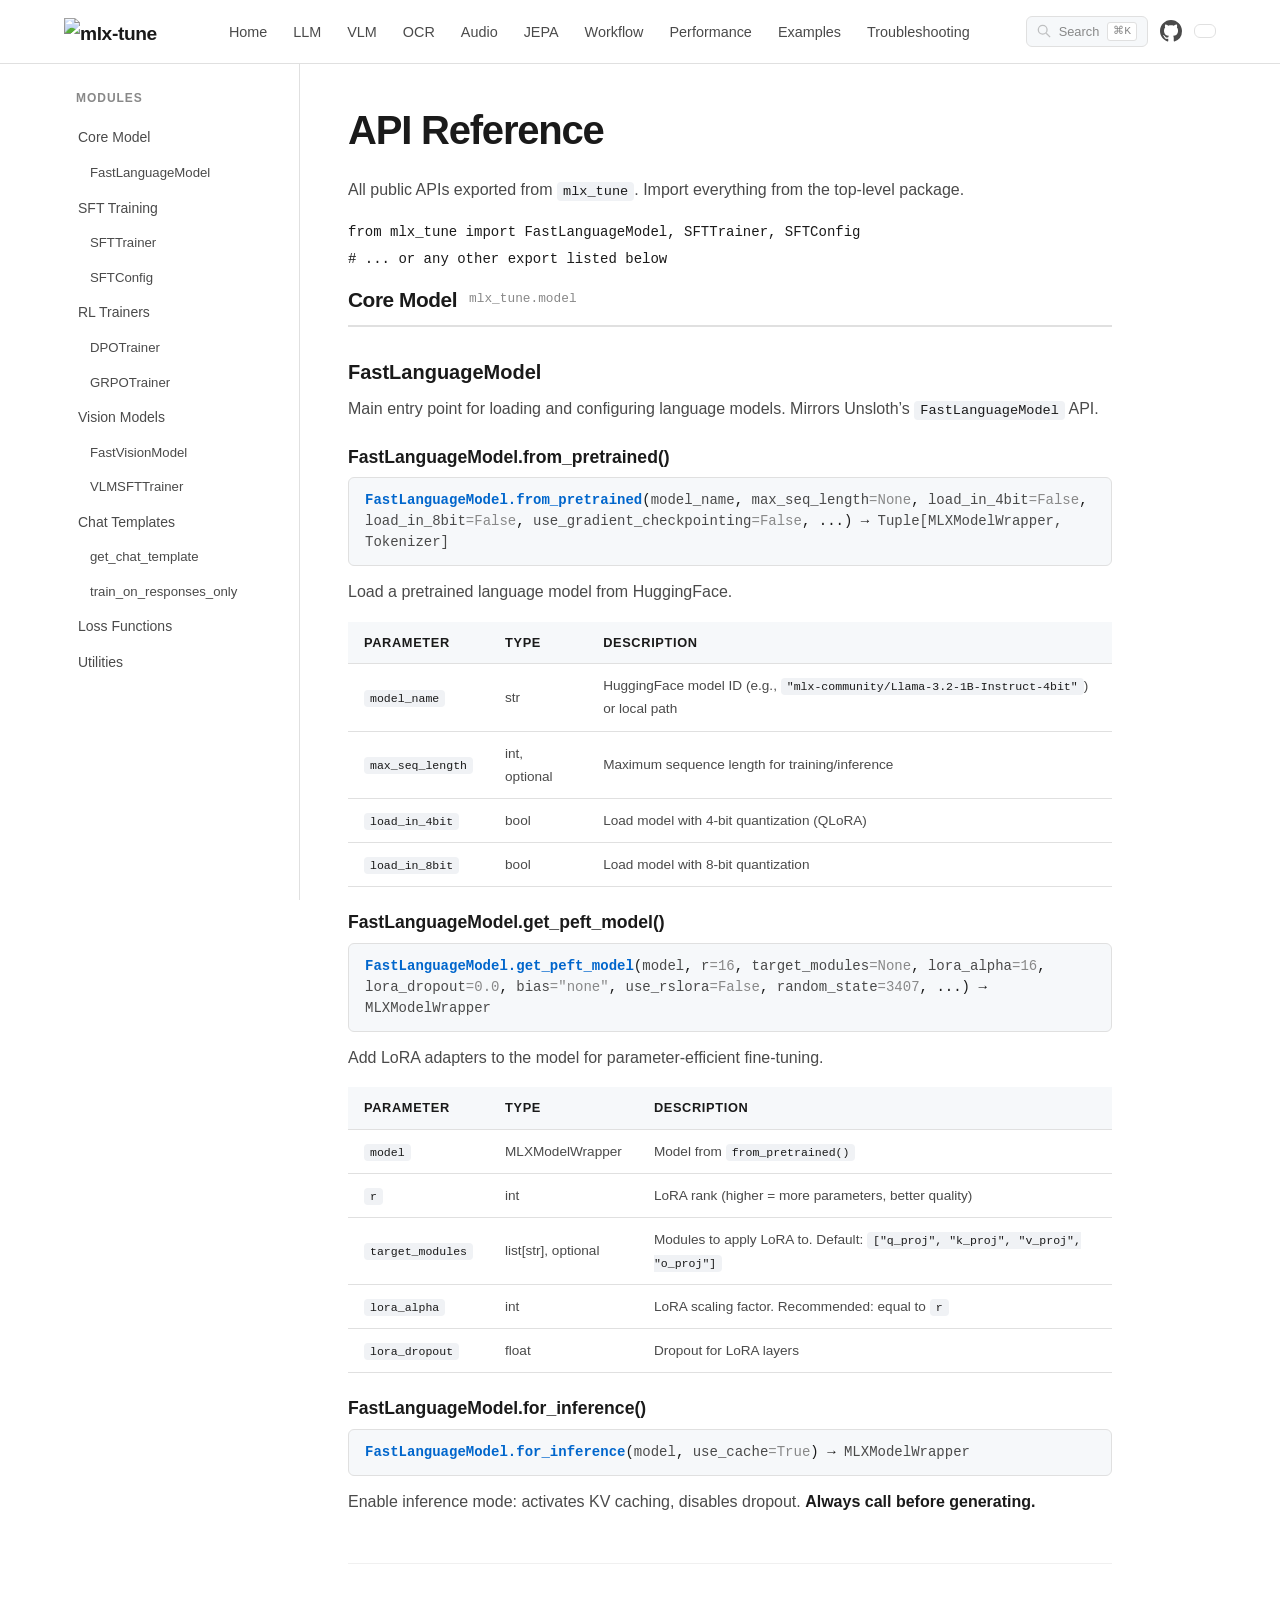
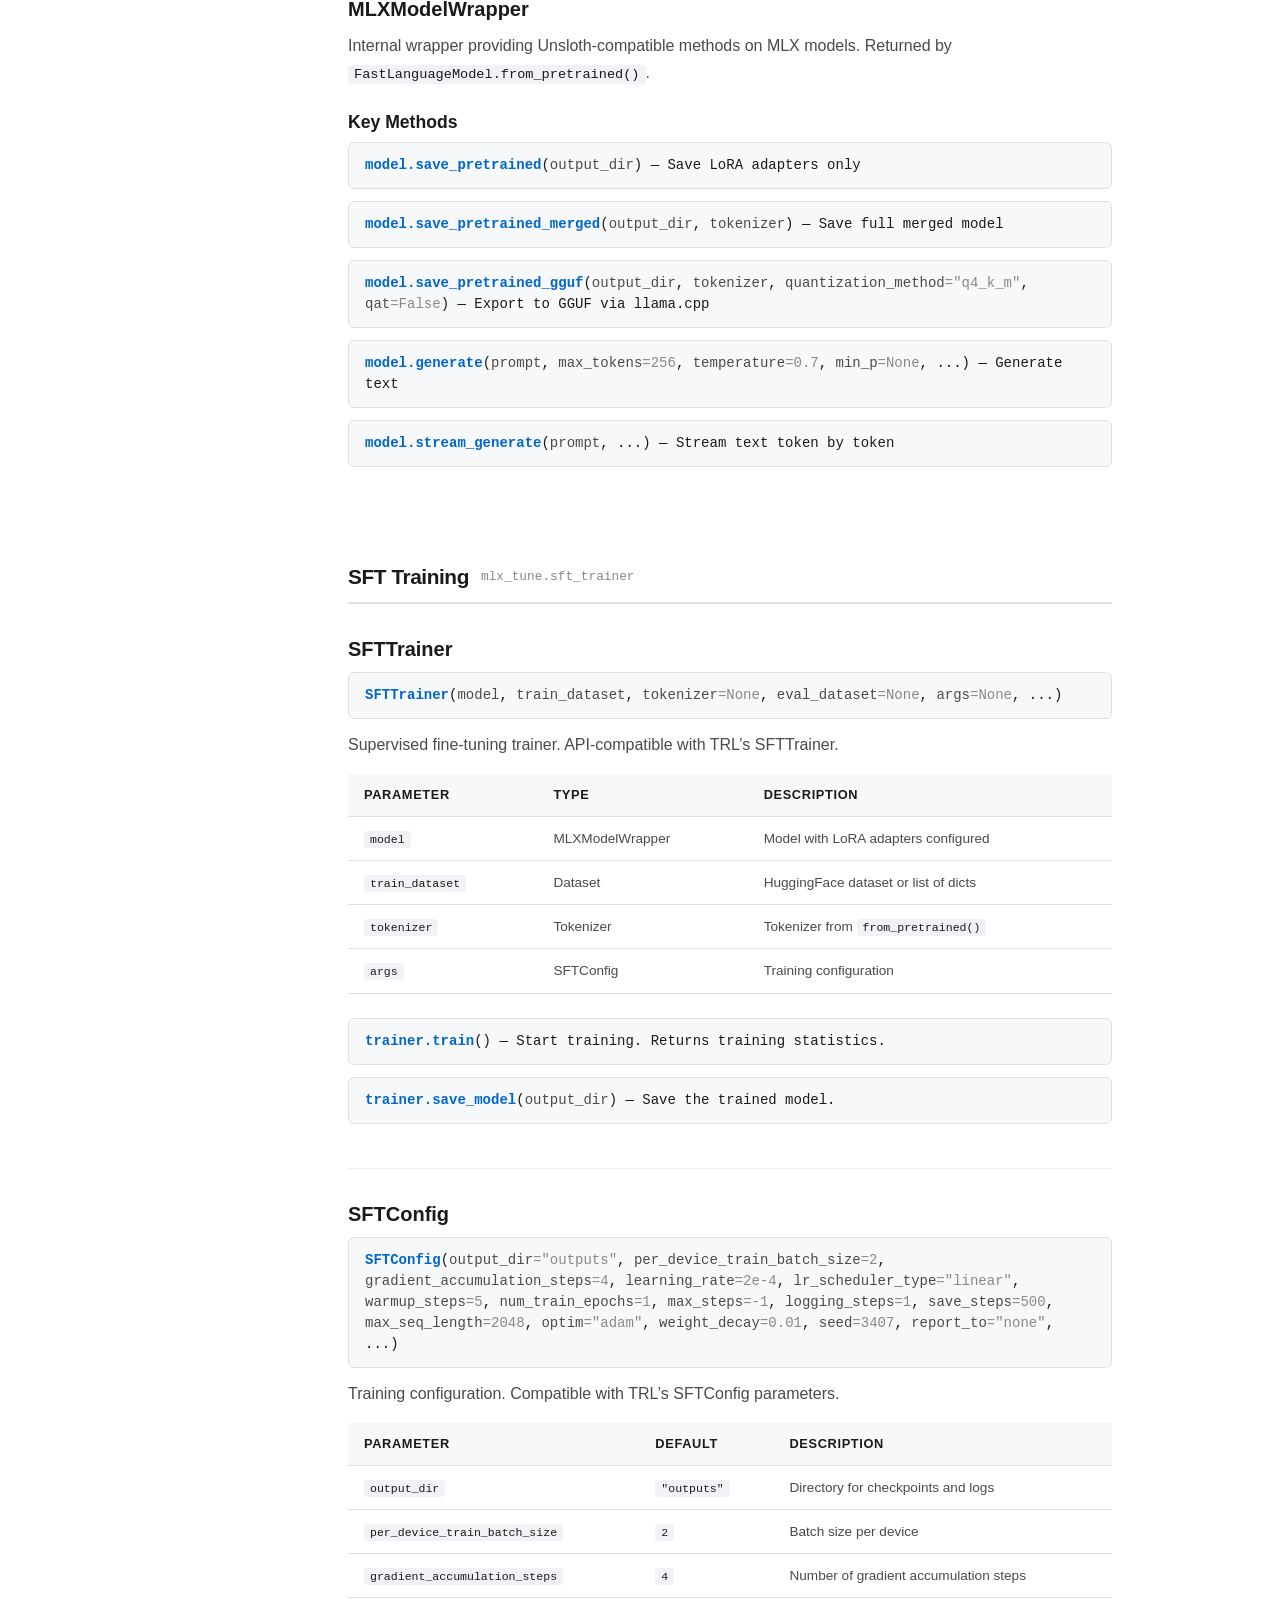
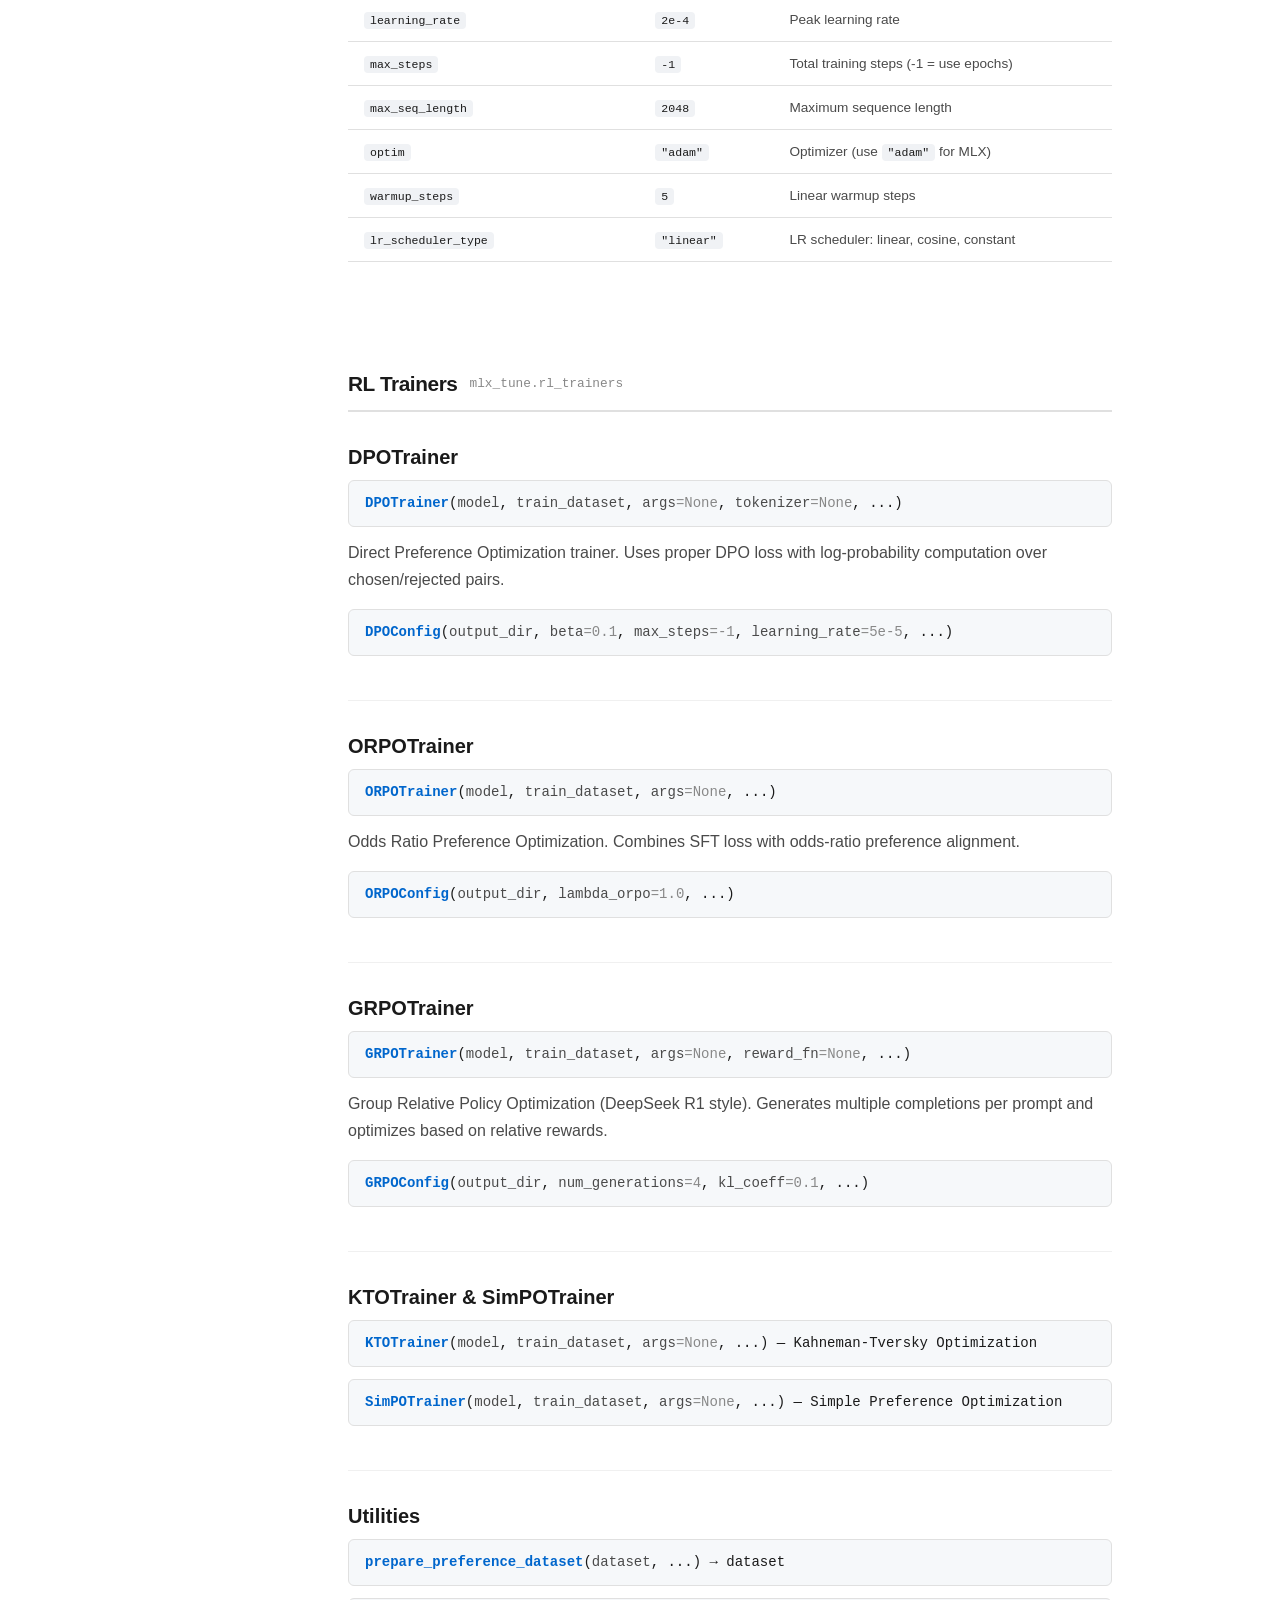
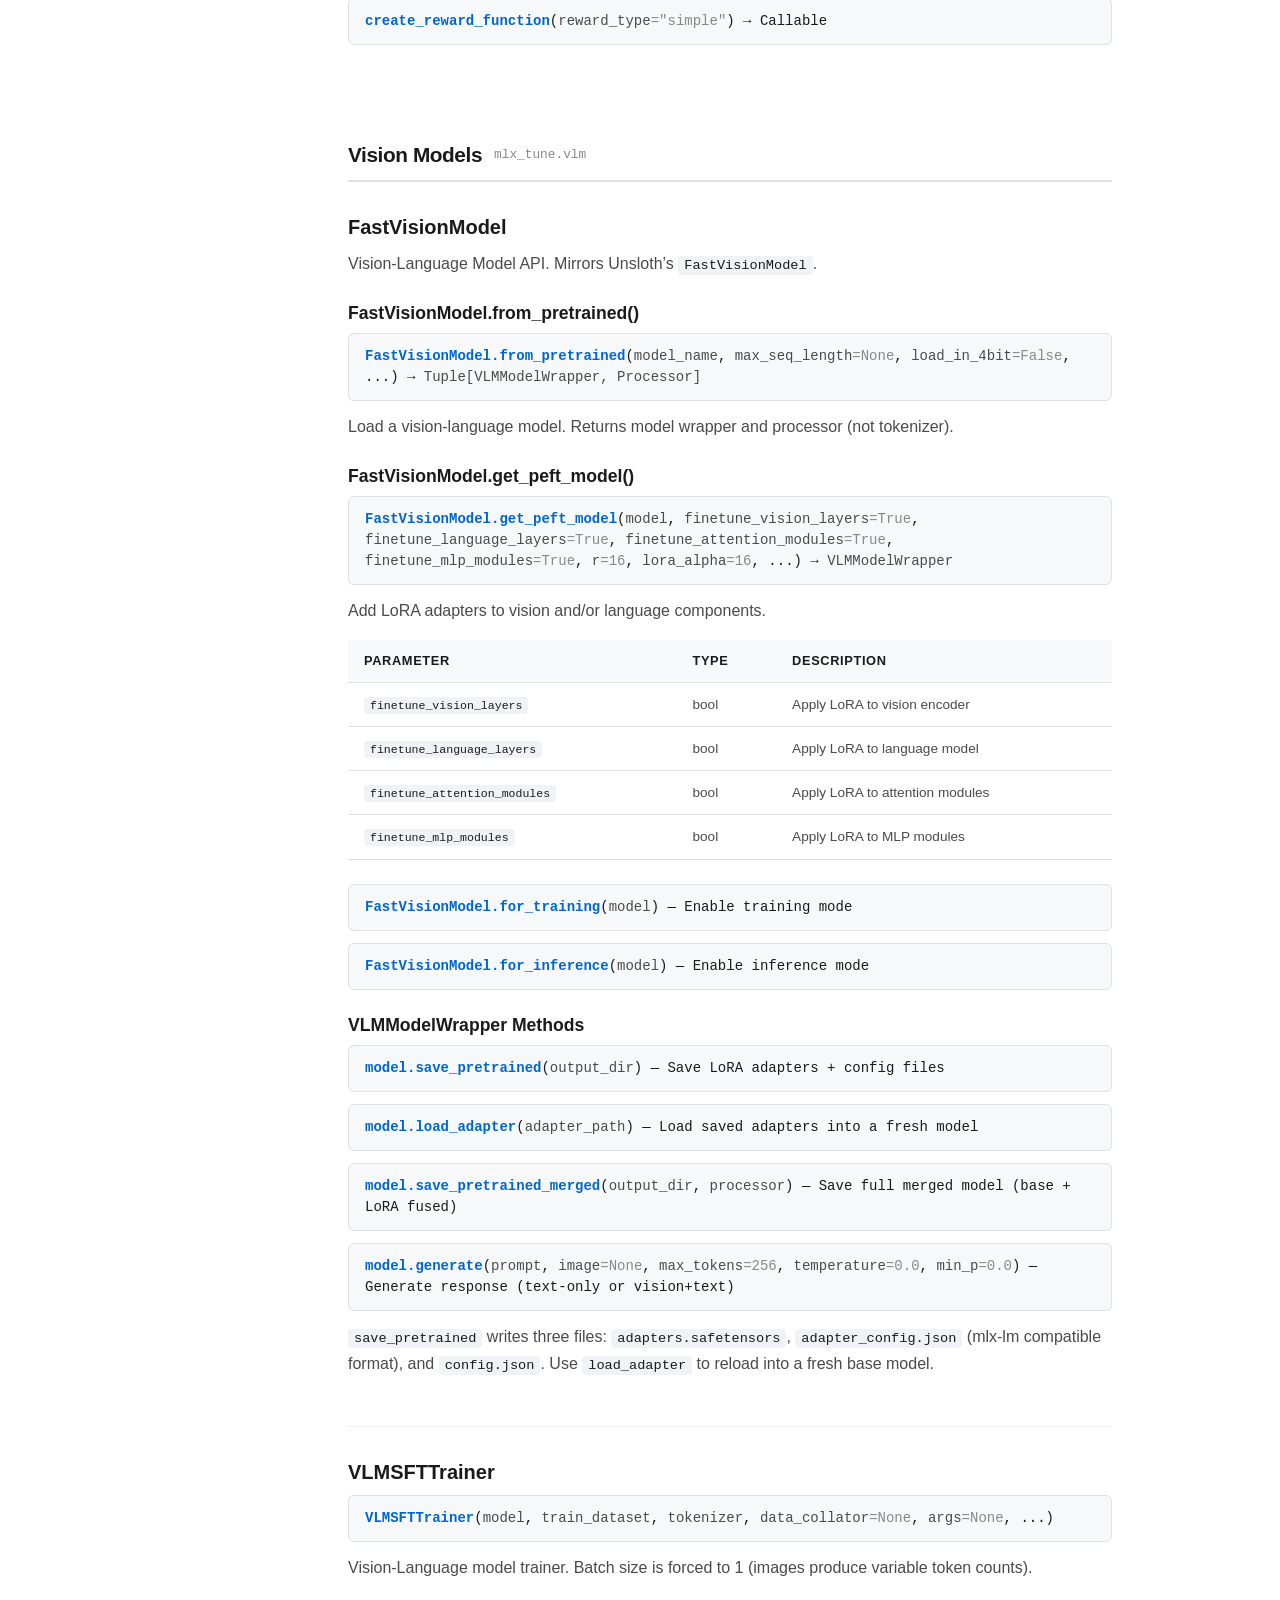
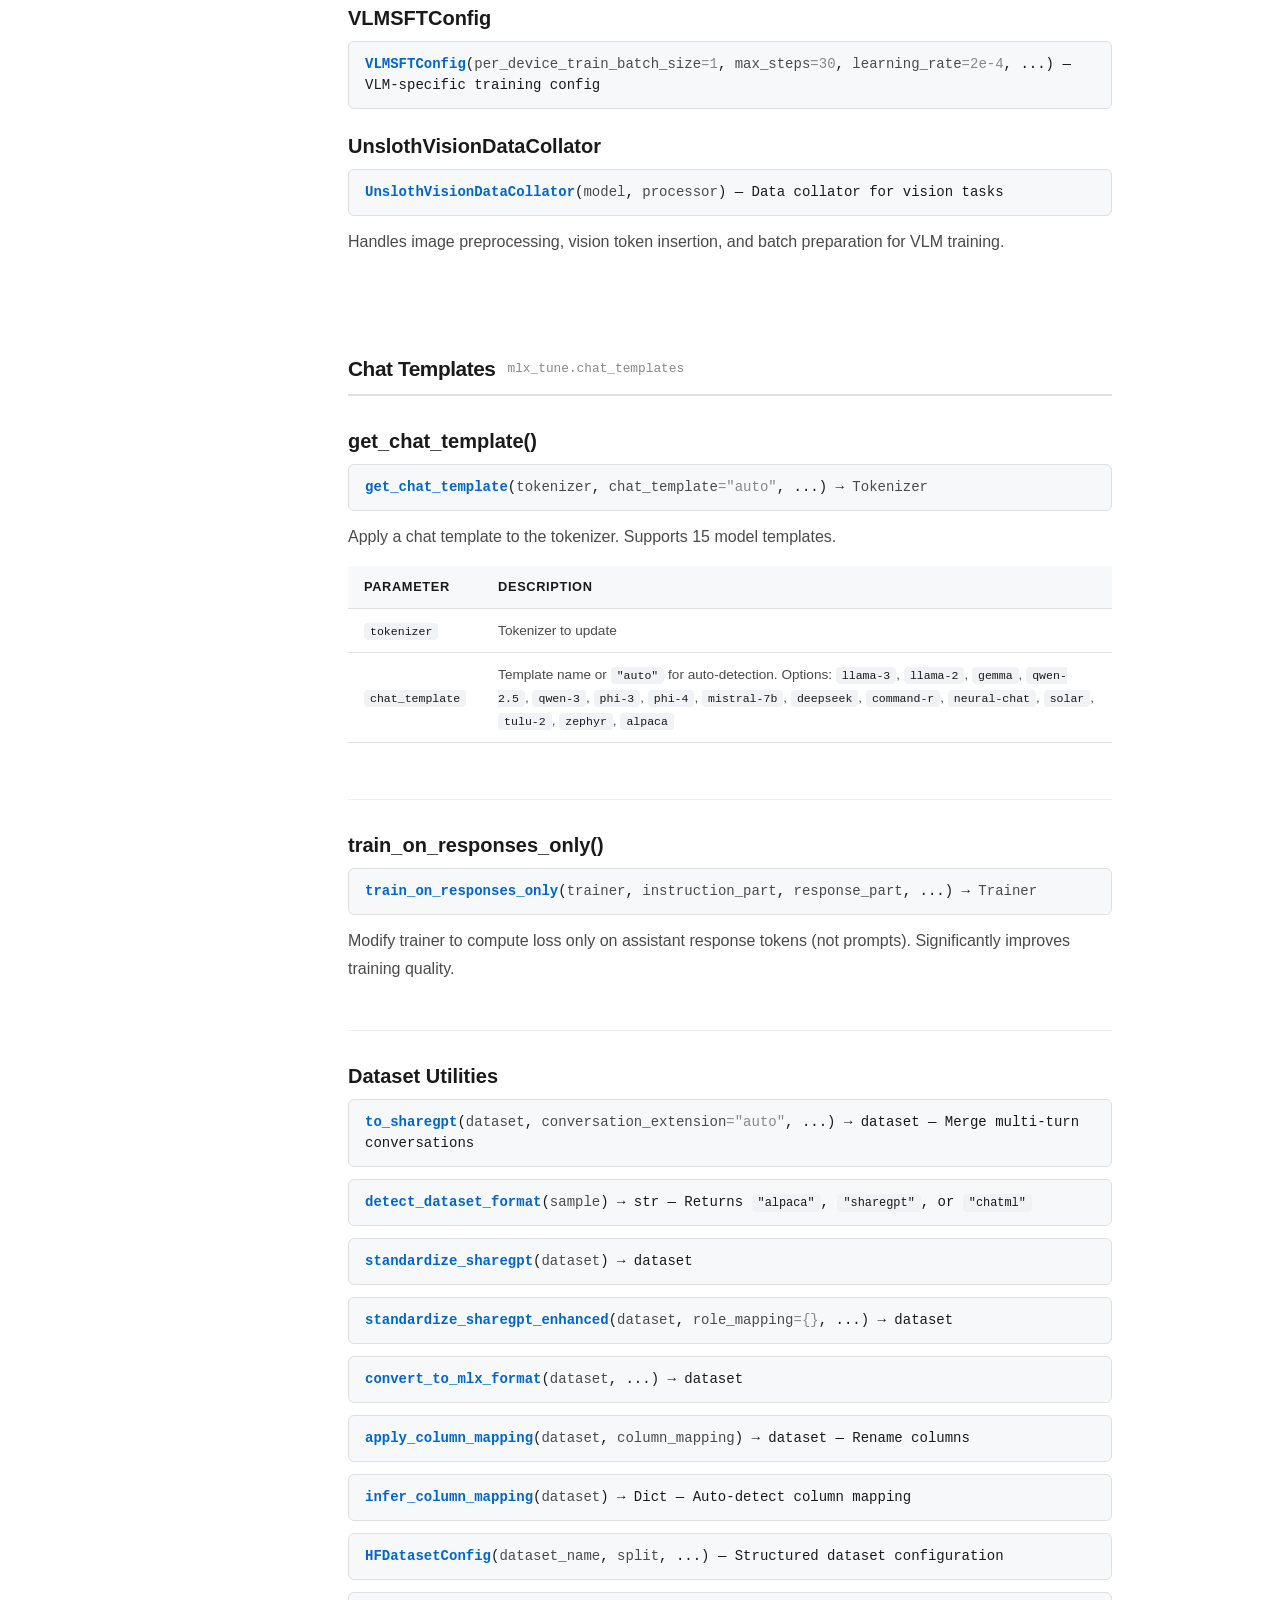
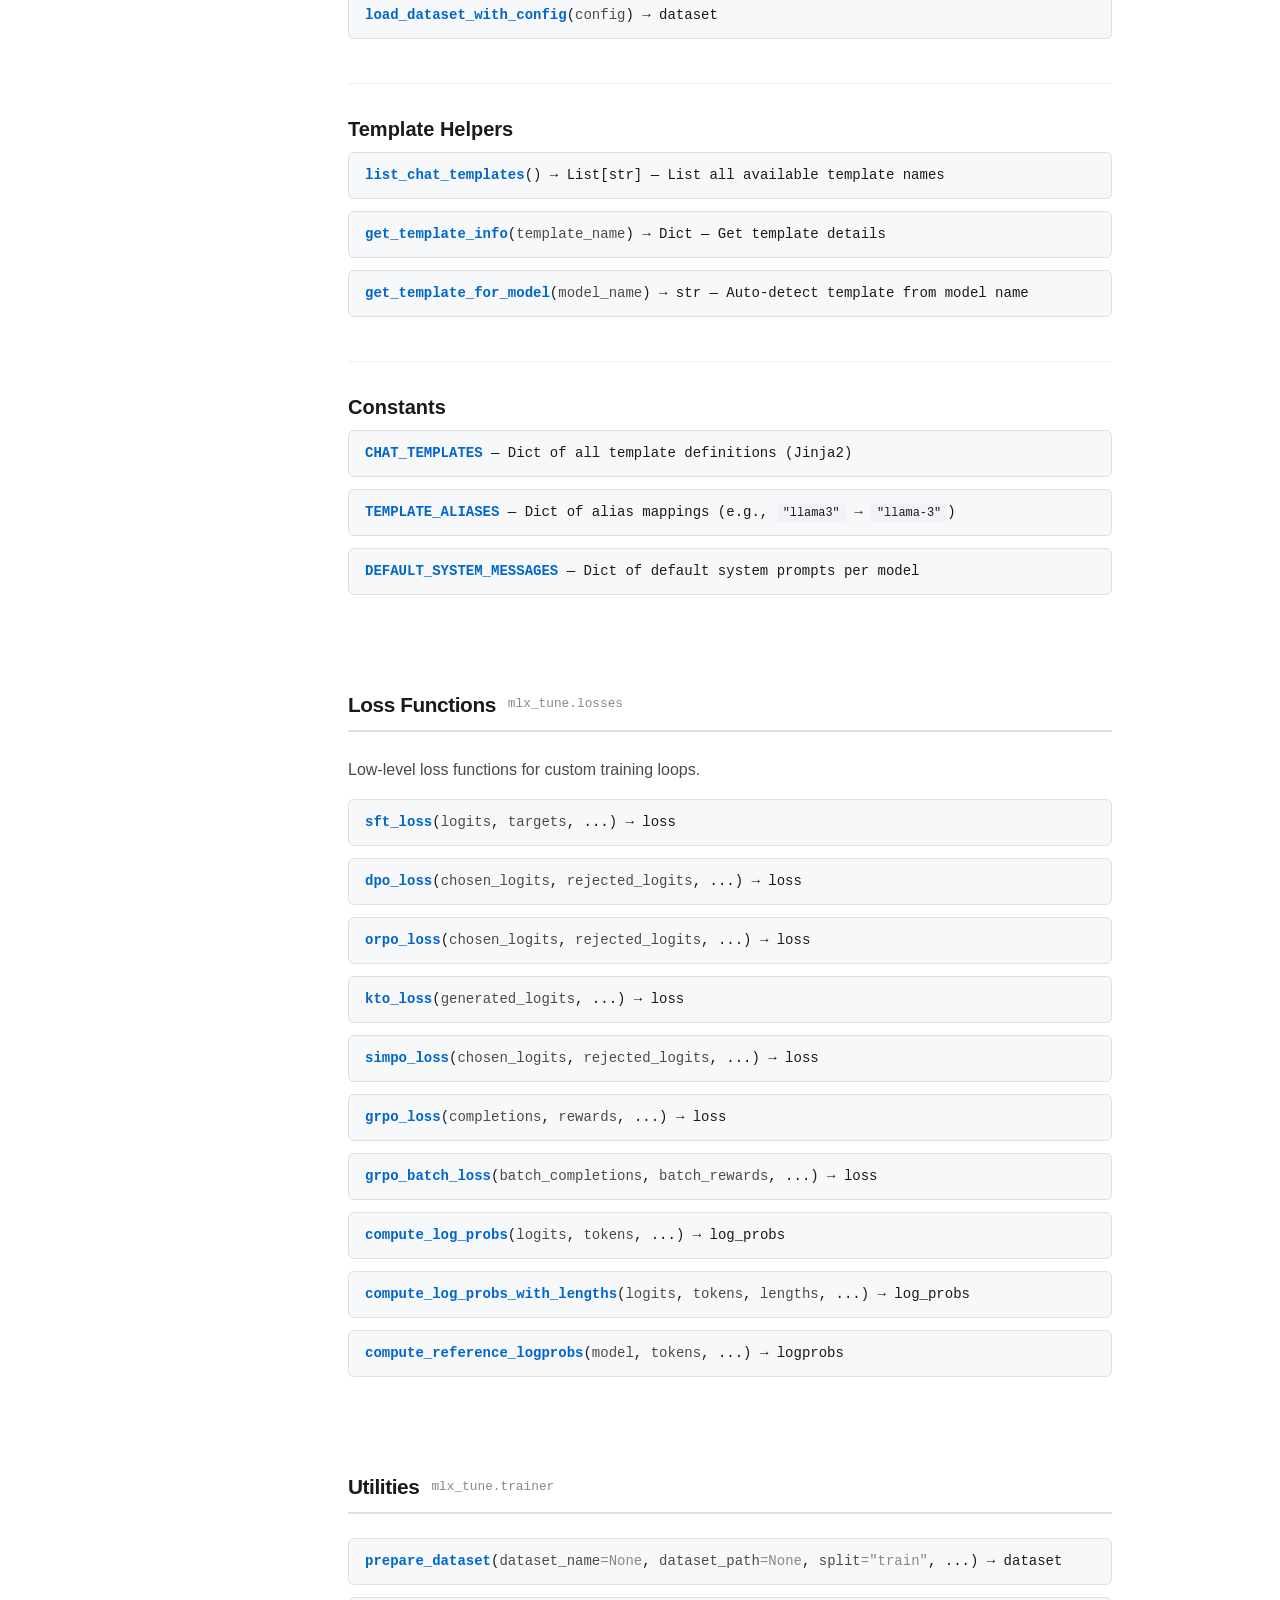
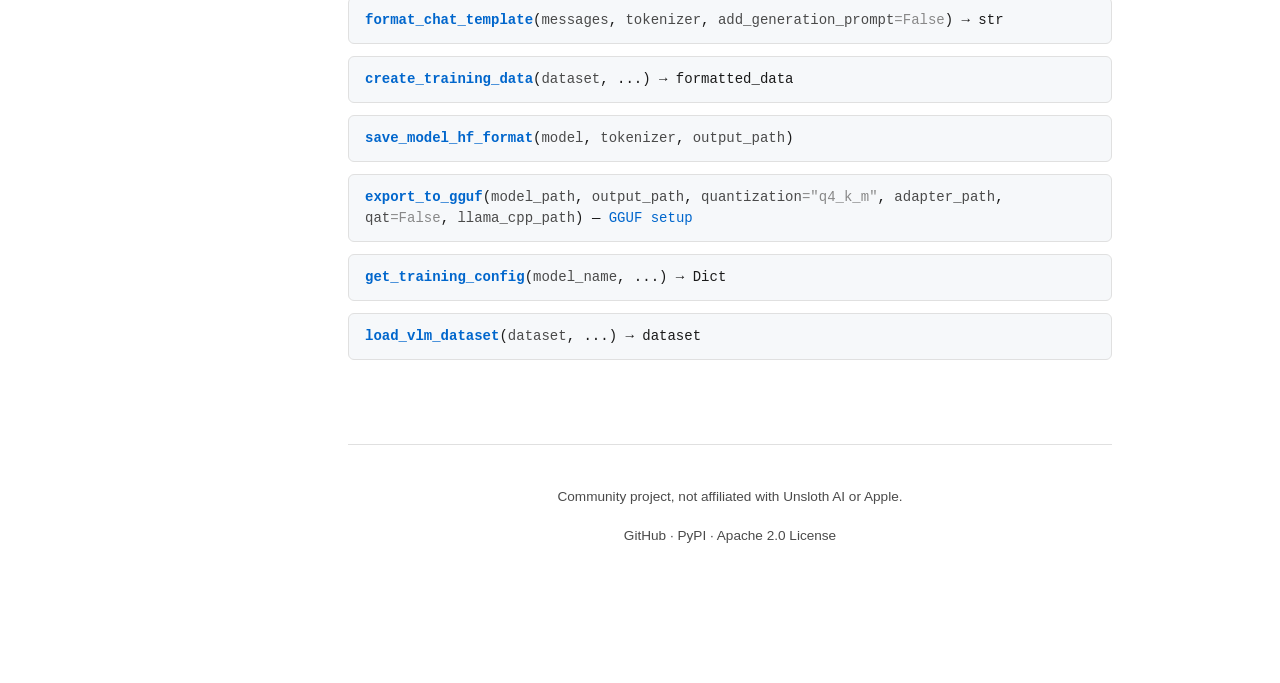
==== commit 14a1ba73: "Merge 8ea3df222190d8a7835e085754745acc4f94caca into 9690fe1fed19c72f0810902b9c188d9a2625eb5b" ====
--- a/docs/api.html
+++ b/docs/api.html
@@ -153,7 +153,7 @@
           <h4>Key Methods</h4>
           <div class="api-signature"><span class="api-name">model.save_pretrained</span>(<span class="api-param">output_dir</span>) &mdash; Save LoRA adapters only</div>
           <div class="api-signature" style="margin-top:8px;"><span class="api-name">model.save_pretrained_merged</span>(<span class="api-param">output_dir</span>, <span class="api-param">tokenizer</span>) &mdash; Save full merged model</div>
-          <div class="api-signature" style="margin-top:8px;"><span class="api-name">model.save_pretrained_gguf</span>(<span class="api-param">output_dir</span>, <span class="api-param">tokenizer</span>, <span class="api-param">dequantize</span><span class="api-default">=False</span>) &mdash; Export to GGUF format</div>
+          <div class="api-signature" style="margin-top:8px;"><span class="api-name">model.save_pretrained_gguf</span>(<span class="api-param">output_dir</span>, <span class="api-param">tokenizer</span>, <span class="api-param">quantization_method</span><span class="api-default">="q4_k_m"</span>, <span class="api-param">qat</span><span class="api-default">=False</span>) &mdash; Export to GGUF via llama.cpp</div>
           <div class="api-signature" style="margin-top:8px;"><span class="api-name">model.generate</span>(<span class="api-param">prompt</span>, <span class="api-param">max_tokens</span><span class="api-default">=256</span>, <span class="api-param">temperature</span><span class="api-default">=0.7</span>, <span class="api-param">min_p</span><span class="api-default">=None</span>, ...) &mdash; Generate text</div>
           <div class="api-signature" style="margin-top:8px;"><span class="api-name">model.stream_generate</span>(<span class="api-param">prompt</span>, ...) &mdash; Stream text token by token</div>
         </div>
@@ -410,7 +410,7 @@
           <div class="api-signature" style="margin-top:8px;"><span class="api-name">format_chat_template</span>(<span class="api-param">messages</span>, <span class="api-param">tokenizer</span>, <span class="api-param">add_generation_prompt</span><span class="api-default">=False</span>) &rarr; str</div>
           <div class="api-signature" style="margin-top:8px;"><span class="api-name">create_training_data</span>(<span class="api-param">dataset</span>, ...) &rarr; formatted_data</div>
           <div class="api-signature" style="margin-top:8px;"><span class="api-name">save_model_hf_format</span>(<span class="api-param">model</span>, <span class="api-param">tokenizer</span>, <span class="api-param">output_path</span>)</div>
-          <div class="api-signature" style="margin-top:8px;"><span class="api-name">export_to_gguf</span>(<span class="api-param">model</span>, <span class="api-param">tokenizer</span>, <span class="api-param">output_path</span>, ...) &mdash; <a href="troubleshooting.html#gguf">See GGUF limitations</a></div>
+          <div class="api-signature" style="margin-top:8px;"><span class="api-name">export_to_gguf</span>(<span class="api-param">model_path</span>, <span class="api-param">output_path</span>, <span class="api-param">quantization</span><span class="api-default">="q4_k_m"</span>, <span class="api-param">adapter_path</span>, <span class="api-param">qat</span><span class="api-default">=False</span>, <span class="api-param">llama_cpp_path</span>) &mdash; <a href="troubleshooting.html#gguf">GGUF setup</a></div>
           <div class="api-signature" style="margin-top:8px;"><span class="api-name">get_training_config</span>(<span class="api-param">model_name</span>, ...) &rarr; Dict</div>
           <div class="api-signature" style="margin-top:8px;"><span class="api-name">load_vlm_dataset</span>(<span class="api-param">dataset</span>, ...) &rarr; dataset</div>
         </div>
